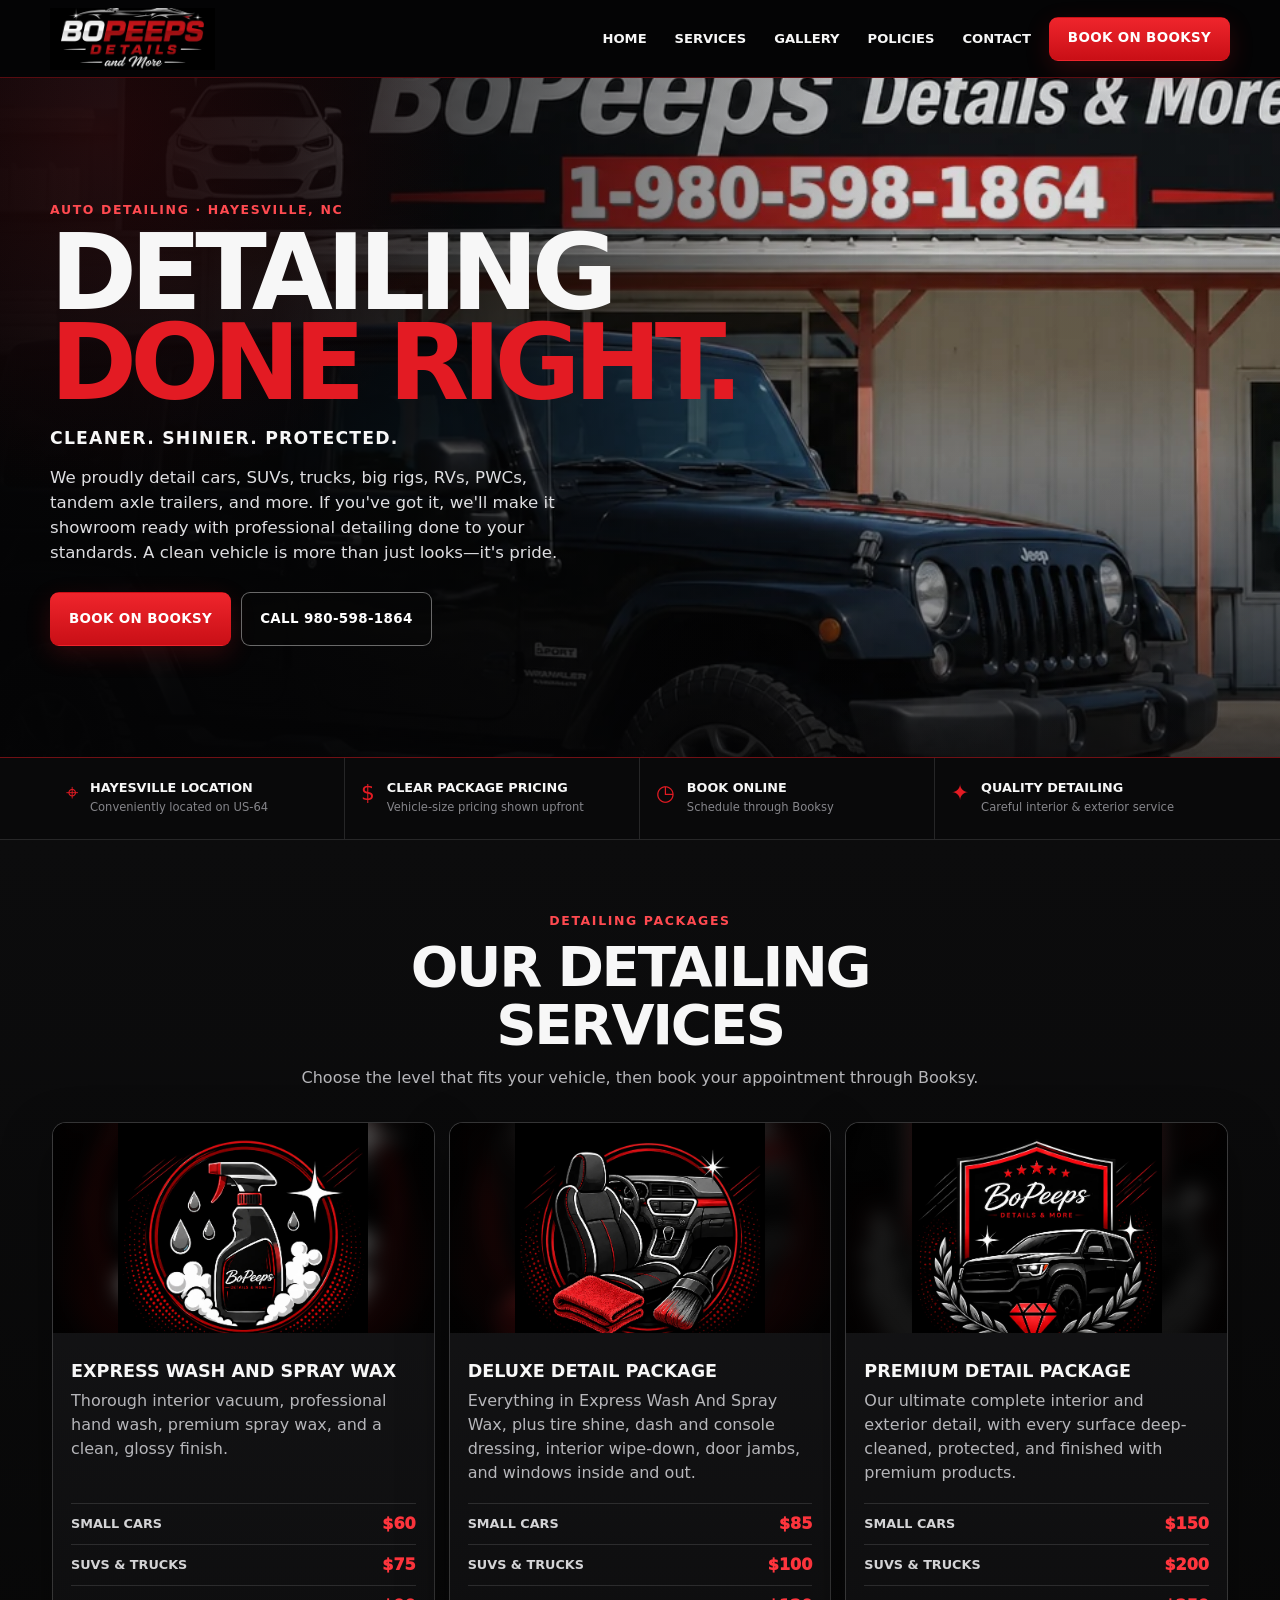
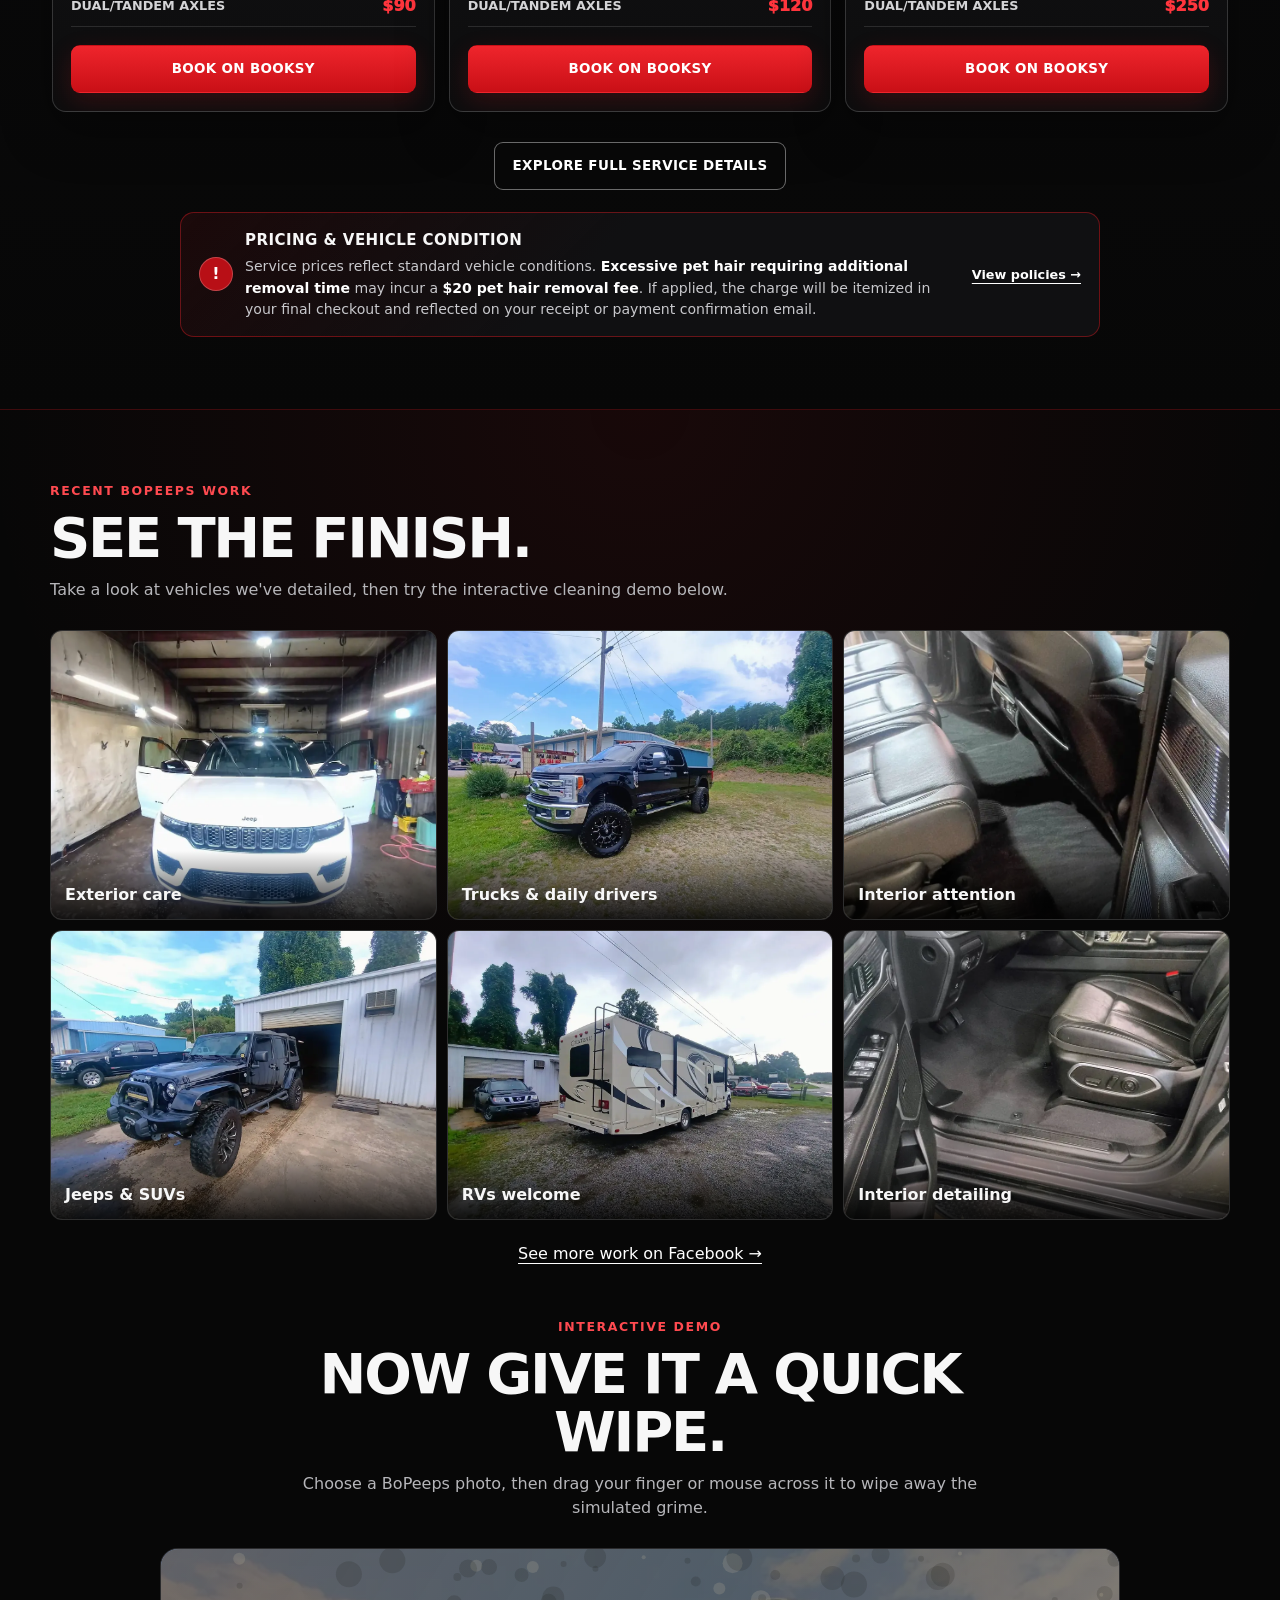
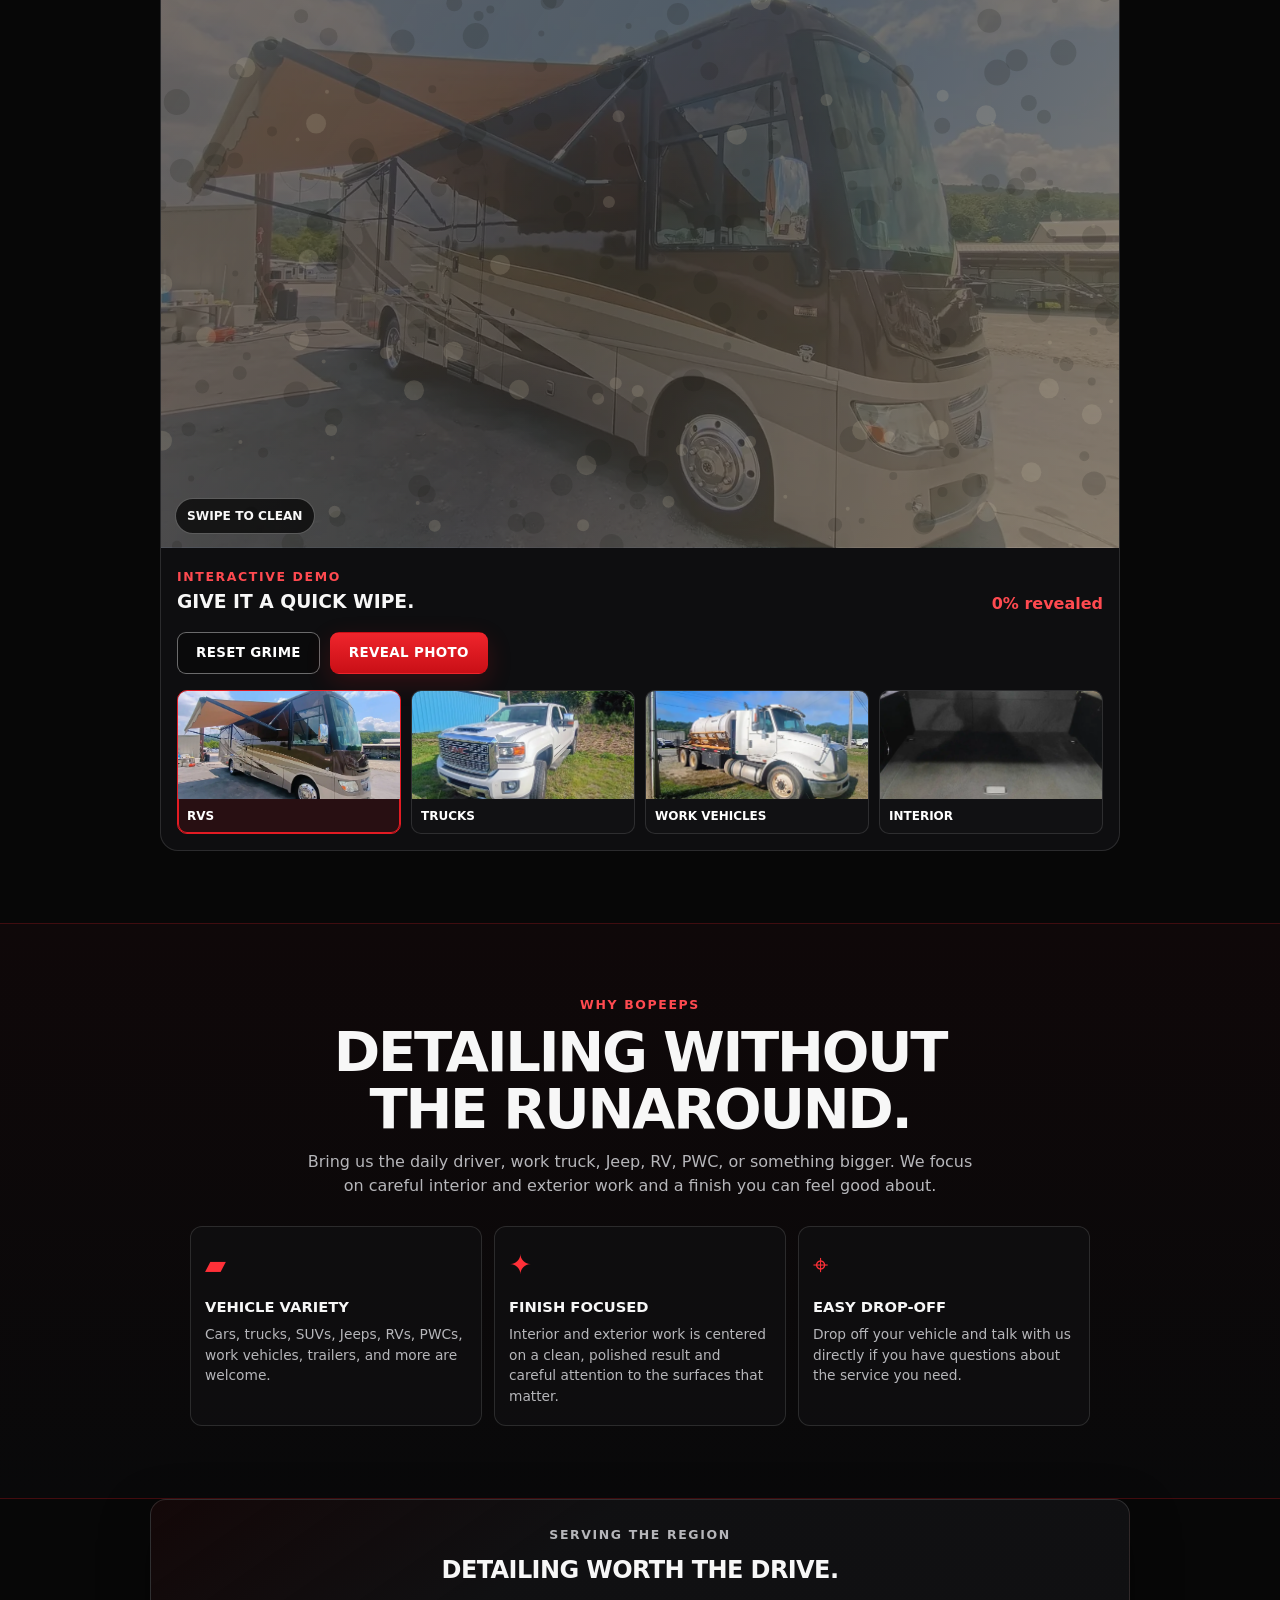
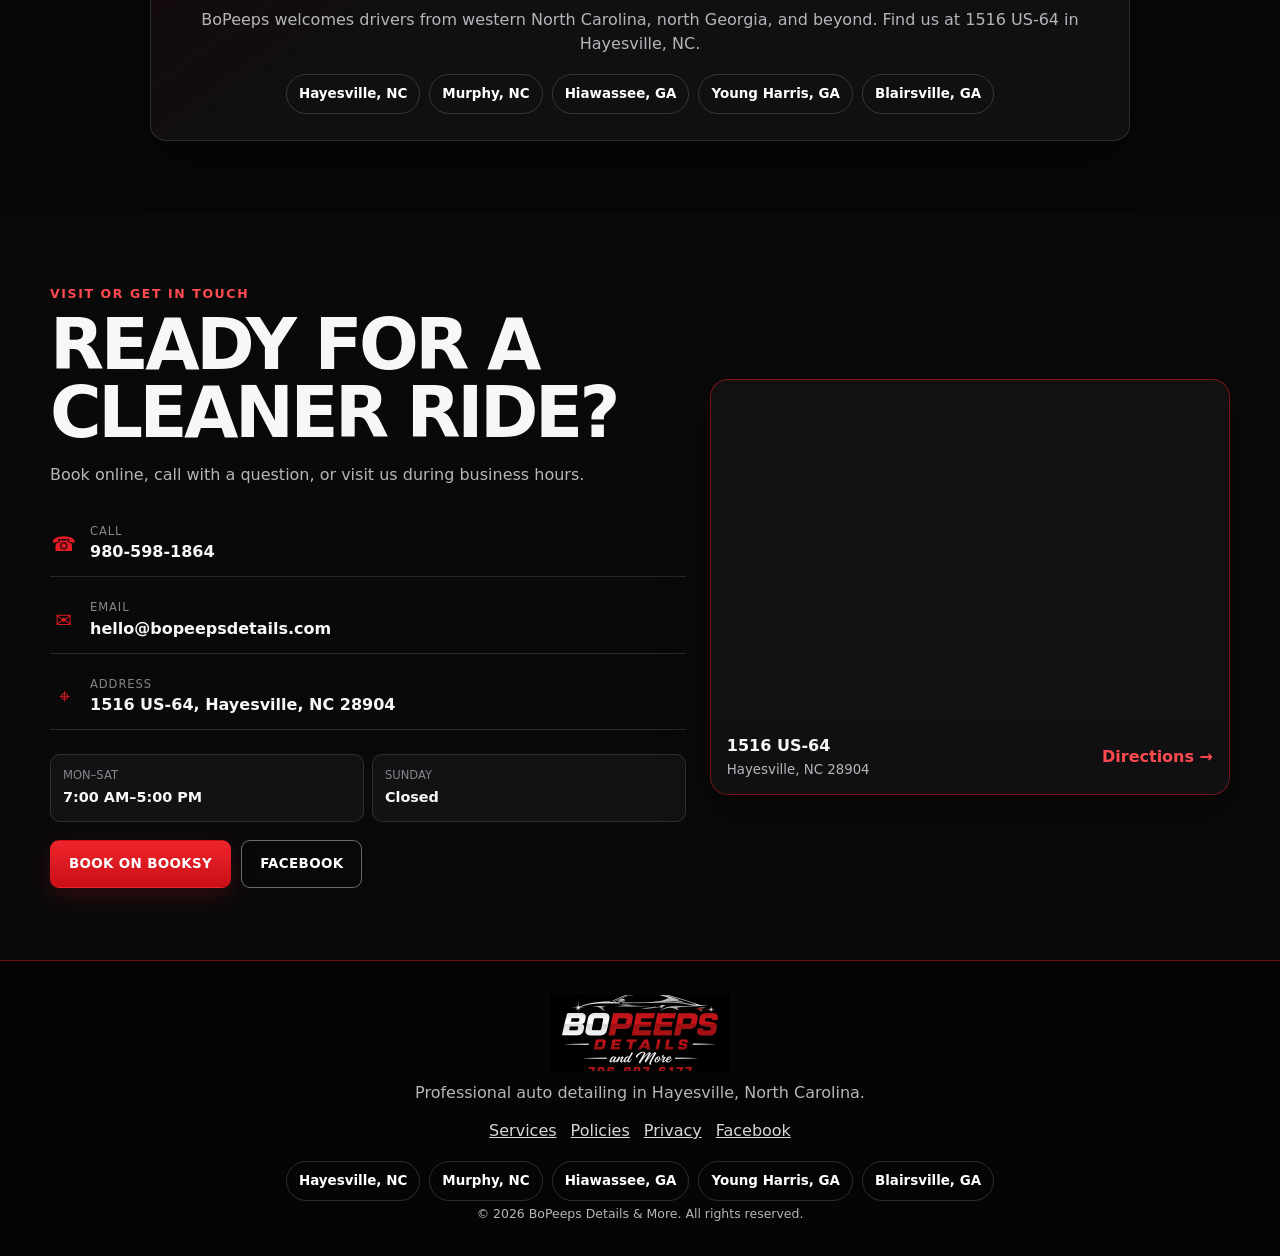
==== index.html @ 03a9358a "F2+F6+F7: Booksy package names on homepage cards; nav About->Policies; H1 real space (test branch, n" ====
<!doctype html>
<html lang="en">
<head>
  <meta charset="utf-8" />
  <meta name="viewport" content="width=device-width, initial-scale=1" />
  <title>BoPeeps Details & More | Auto Detailing in Hayesville, NC</title>
  <meta name="description" content="Auto detailing at BoPeeps Details & More in Hayesville, NC. View package pricing, detailing services, recent work, and book online through Booksy." />
  <link rel="canonical" href="https://bopeepsdetails.com/" />
  <meta name="theme-color" content="#080808" />
  <link rel="icon" type="image/png" sizes="48x48" href="favicon-48.png" />
  <link rel="apple-touch-icon" sizes="180x180" href="apple-touch-icon.png" />
  <meta property="og:type" content="website" />
  <meta property="og:site_name" content="BoPeeps Details & More" />
  <meta property="og:title" content="BoPeeps Details & More | Auto Detailing in Hayesville, NC" />
  <meta property="og:description" content="Explore BoPeeps detailing services and pricing, see recent work, and book online through Booksy." />
  <meta property="og:url" content="https://bopeepsdetails.com/" />
  <meta property="og:image" content="https://bopeepsdetails.com/assets-v3/hero-storefront-desktop.webp" />
  <meta name="twitter:card" content="summary_large_image" />
  <meta property="og:image:alt" content="BoPeeps Details &amp; More storefront in Hayesville, North Carolina" />
  <meta property="og:image:width" content="1684" />
  <meta property="og:image:height" content="934" />
  <meta name="twitter:title" content="BoPeeps Details &amp; More | Auto Detailing in Hayesville, NC" />
  <meta name="twitter:description" content="Explore BoPeeps detailing services and pricing, see recent work, and book online through Booksy." />
  <meta name="twitter:image" content="https://bopeepsdetails.com/assets-v3/hero-storefront-desktop.webp" />
  <meta name="twitter:image:alt" content="BoPeeps Details &amp; More storefront in Hayesville, North Carolina" />
  <link rel="preload" as="image" href="assets-v3/hero-storefront-desktop.webp" />
  <link rel="stylesheet" href="styles-v3.css?v=20260814c" />
  <link rel="stylesheet" href="seo-pages.css?v=20260813" />
  <style id="pet-hair-policy-styles">
    .pricing-notice { display:grid; gap:12px; margin:22px auto 0; padding:16px; max-width:920px; border:1px solid rgba(227,27,35,.42); border-radius:14px; background:linear-gradient(135deg,rgba(227,27,35,.09),rgba(17,17,19,.94) 44%); text-align:left; }
    .pricing-notice-mark { display:grid; place-items:center; width:34px; height:34px; border:1px solid rgba(255,255,255,.22); border-radius:50%; color:#fff; background:#b80f16; font-weight:900; }
    .pricing-notice h3 { margin:0 0 5px; font-size:.94rem; text-transform:uppercase; letter-spacing:.03em; }
    .pricing-notice p { margin:0; color:#c8c8cc; font-size:.88rem; }
    .pricing-notice strong { color:#fff; }
    .pricing-notice-link { align-self:center; color:#fff; font-size:.8rem; font-weight:850; text-decoration:underline; text-underline-offset:4px; white-space:nowrap; }
    .pricing-notice-link:hover { color:#ff4a50; }
    .home-service-area { padding-top:0; }
    .home-service-area .seo-card { max-width:980px; margin:0 auto; text-align:center; }
    @media (min-width:768px) { .pricing-notice { grid-template-columns:auto minmax(0,1fr) auto; align-items:center; padding:16px 18px; } }
  </style>
  <script type="application/ld+json">{"@context":"https://schema.org","@type":["AutomotiveBusiness","LocalBusiness"],"@id":"https://bopeepsdetails.com/#business","name":"BoPeeps Details & More","url":"https://bopeepsdetails.com/","description":"Professional auto detailing in Hayesville, NC.","telephone":"+1-980-598-1864","email":"hello@bopeepsdetails.com","address":{"@type":"PostalAddress","streetAddress":"1516 US-64","addressLocality":"Hayesville","addressRegion":"NC","postalCode":"28904","addressCountry":"US"},"openingHoursSpecification":[{"@type":"OpeningHoursSpecification","dayOfWeek":["Monday","Tuesday","Wednesday","Thursday","Friday","Saturday"],"opens":"07:00","closes":"17:00"}],"areaServed":[{"@type":"City","name":"Hayesville"},{"@type":"City","name":"Murphy"},{"@type":"City","name":"Hiawassee"},{"@type":"City","name":"Young Harris"},{"@type":"City","name":"Blairsville"}],"sameAs":["https://www.facebook.com/people/BoPeeps-Detail/61591634832181/"],"image":"https://bopeepsdetails.com/assets-v3/hero-storefront-desktop.webp","logo":"https://bopeepsdetails.com/assets/logo-modern.webp","priceRange":"$60+","potentialAction":{"@type":"ReserveAction","target":"https://booksy.com/en-us/1808686_bopeeps-detail-more_other_26564_hayesville"}}</script>
  <script defer src="script-v3.js?v=20260814a"></script>
</head>
<body>
  <a class="skip-link" href="#main">Skip to content</a>
  <header class="site-header" data-header>
    <div class="shell header-inner">
      <a class="brand" href="#top" aria-label="BoPeeps Details & More home"><img src="assets/logo-modern.webp" alt="BoPeeps Details & More" width="440" height="190" /></a>
      <button class="menu-toggle" type="button" aria-expanded="false" aria-controls="site-nav" data-menu-toggle><span></span><span></span><span></span><span class="sr-only">Open menu</span></button>
      <nav class="site-nav" id="site-nav" aria-label="Primary navigation" data-site-nav><a href="#top">Home</a><a href="#services">Services</a><a href="#work">Gallery</a><a href="policies.html">Policies</a><a href="#contact">Contact</a></nav>
      <a class="button button-primary header-book" data-booksy-open href="https://booksy.com/en-us/1808686_bopeeps-detail-more_other_26564_hayesville" target="_blank" rel="noopener">Book on Booksy</a>
    </div>
  </header>
  <main id="main">
    <section class="hero" id="top">
      <picture class="hero-media"><source media="(max-width: 767px)" srcset="assets-v3/hero-storefront-mobile.webp" /><img class="hero-image" src="assets-v3/hero-storefront-desktop.webp" width="1684" height="934" alt="BoPeeps storefront in Hayesville, North Carolina" /></picture>
      <div class="hero-shade" aria-hidden="true"></div>
      <div class="shell hero-content"><div class="hero-copy"><p class="eyebrow">Auto detailing · Hayesville, NC</p><h1>Detailing <br><span>Done Right.</span></h1><p class="hero-tagline">Cleaner. Shinier. Protected.</p><p class="hero-text hero-text-full">We proudly detail cars, SUVs, trucks, big rigs, RVs, PWCs, tandem axle trailers, and more. If you've got it, we'll make it showroom ready with professional detailing done to your standards. A clean vehicle is more than just looks—it's pride.</p><p class="hero-text hero-text-mobile" aria-hidden="true">Cars, trucks, SUVs, RVs, and work vehicles.</p><div class="hero-actions"><a class="button button-primary" data-booksy-open href="https://booksy.com/en-us/1808686_bopeeps-detail-more_other_26564_hayesville" target="_blank" rel="noopener">Book on Booksy</a><a class="button button-ghost" href="tel:+19805981864">Call 980-598-1864</a></div></div></div>
    </section>
    <section class="trust-strip" aria-label="BoPeeps at a glance"><div class="shell trust-grid"><article><span class="trust-icon" aria-hidden="true">⌖</span><div><strong>Hayesville Location</strong><small>Conveniently located on US-64</small></div></article><article><span class="trust-icon" aria-hidden="true">$</span><div><strong>Clear package pricing</strong><small>Vehicle-size pricing shown upfront</small></div></article><article><span class="trust-icon" aria-hidden="true">◷</span><div><strong>Book online</strong><small>Schedule through Booksy</small></div></article><article><span class="trust-icon" aria-hidden="true">✦</span><div><strong>Quality Detailing</strong><small>Careful interior &amp; exterior service</small></div></article></div></section>
    <section class="section services-section" id="services"><div class="shell"><div class="section-heading centered"><p class="eyebrow">Detailing packages</p><h2>Our detailing services</h2><p>Choose the level that fits your vehicle, then book your appointment through Booksy.</p></div><div class="service-scroller" aria-label="Detailing services">
      <article class="service-card"><div class="service-art service-art-wash"><img src="assets-v3/service-wash.webp" width="1254" height="1254" loading="lazy" alt="BoPeeps spray bottle and foam detailing artwork" /></div><div class="service-body"><h3>Express Wash And Spray Wax</h3><p>Thorough interior vacuum, professional hand wash, premium spray wax, and a clean, glossy finish.</p><dl class="service-prices"><div><dt>Small cars</dt><dd>$60</dd></div><div><dt>SUVs &amp; trucks</dt><dd>$75</dd></div><div><dt>Dual/tandem axles</dt><dd>$90</dd></div></dl><a class="button button-primary button-full" data-booksy-open href="https://booksy.com/en-us/1808686_bopeeps-detail-more_other_26564_hayesville" target="_blank" rel="noopener">Book on Booksy</a></div></article>
      <article class="service-card"><div class="service-art service-art-interior"><img src="assets-v3/service-interior.webp" width="1254" height="1254" loading="lazy" alt="Vehicle interior with a detailing brush and microfiber towels artwork" /></div><div class="service-body"><h3>Deluxe Detail Package</h3><p>Everything in Express Wash And Spray Wax, plus tire shine, dash and console dressing, interior wipe-down, door jambs, and windows inside and out.</p><dl class="service-prices"><div><dt>Small cars</dt><dd>$85</dd></div><div><dt>SUVs &amp; trucks</dt><dd>$100</dd></div><div><dt>Dual/tandem axles</dt><dd>$120</dd></div></dl><a class="button button-primary button-full" data-booksy-open href="https://booksy.com/en-us/1808686_bopeeps-detail-more_other_26564_hayesville" target="_blank" rel="noopener">Book on Booksy</a></div></article>
      <article class="service-card"><div class="service-art service-art-premium"><img src="assets-v3/service-premium.webp" width="1254" height="1254" loading="lazy" alt="BoPeeps branded truck and shield artwork" /></div><div class="service-body"><h3>Premium Detail Package</h3><p>Our ultimate complete interior and exterior detail, with every surface deep-cleaned, protected, and finished with premium products.</p><dl class="service-prices"><div><dt>Small cars</dt><dd>$150</dd></div><div><dt>SUVs &amp; trucks</dt><dd>$200</dd></div><div><dt>Dual/tandem axles</dt><dd>$250</dd></div></dl><a class="button button-primary button-full" data-booksy-open href="https://booksy.com/en-us/1808686_bopeeps-detail-more_other_26564_hayesville" target="_blank" rel="noopener">Book on Booksy</a></div></article>
    </div><div class="centered service-footer"><a class="button button-outline" href="services.html">Explore full service details</a></div><aside class="pricing-notice" aria-labelledby="pricing-notice-title"><span class="pricing-notice-mark" aria-hidden="true">!</span><div><h3 id="pricing-notice-title">Pricing & Vehicle Condition</h3><p>Service prices reflect standard vehicle conditions. <strong>Excessive pet hair requiring additional removal time</strong> may incur a <strong>$20 pet hair removal fee</strong>. If applied, the charge will be itemized in your final checkout and reflected on your receipt or payment confirmation email.</p></div><a class="pricing-notice-link" href="policies.html">View policies →</a></aside></div></section>
    <section class="section work-section" id="work"><div class="shell"><div class="section-heading"><p class="eyebrow">Recent BoPeeps Work</p><h2>See the finish.</h2><p>Take a look at vehicles we've detailed, then try the interactive cleaning demo below.</p></div><div class="gallery-grid" aria-label="BoPeeps detailing gallery"><figure><img src="assets-v3/gallery-exterior-care-optimized.webp" width="1200" height="1600" loading="lazy" alt="White Jeep receiving exterior care at the BoPeeps shop" /><figcaption>Exterior care</figcaption></figure><figure><img src="assets-v3/gallery-photo-8-optimized.webp" width="1600" height="1200" loading="lazy" alt="Black lifted pickup truck detailed by BoPeeps" /><figcaption>Trucks & daily drivers</figcaption></figure><figure><img src="assets-v3/gallery-photo-14-optimized.webp" width="1200" height="1600" loading="lazy" alt="Dark vehicle seating photographed for interior detailing" /><figcaption>Interior attention</figcaption></figure><figure><img src="assets-v3/gallery-photo-21-optimized.webp" width="1600" height="1200" loading="lazy" alt="Black Jeep outside the BoPeeps shop" /><figcaption>Jeeps & SUVs</figcaption></figure><figure><img src="assets-v3/gallery-photo-25-optimized.webp" width="1600" height="1200" loading="lazy" alt="Large RV serviced by BoPeeps" /><figcaption>RVs welcome</figcaption></figure><figure><img src="assets-v3/gallery-real-local-work-optimized.webp" width="1200" height="1600" loading="lazy" alt="Detailed black vehicle interior photographed at the BoPeeps shop" /><figcaption>Interior detailing</figcaption></figure></div><div class="centered gallery-footer"><a class="text-link" href="https://www.facebook.com/people/BoPeeps-Detail/61591634832181/" target="_blank" rel="noopener">See more work on Facebook →</a></div><div class="section-heading centered"><p class="eyebrow">Interactive demo</p><h2>Now give it a quick wipe.</h2><p>Choose a BoPeeps photo, then drag your finger or mouse across it to wipe away the simulated grime.</p></div><div class="work-grid"><article class="reveal-card"><div class="reveal-stage" data-scrub-stage><img src="assets-v3/scrub-photo-6-optimized.webp" width="1600" height="1200" loading="lazy" alt="RV detailing example photographed by BoPeeps" data-scrub-image /><canvas aria-label="Interactive simulated grime layer. Drag to reveal the selected BoPeeps photo." data-scrub-canvas></canvas><div class="shine" aria-hidden="true"></div><div class="reveal-tip" data-scrub-tip>Swipe to clean</div></div><div class="reveal-copy"><div><span class="eyebrow">Interactive demo</span><h3>Give it a quick wipe.</h3></div><p class="reveal-status" data-scrub-status aria-live="polite">0% revealed</p></div><div class="scrub-controls" aria-label="Interactive photo controls"><button class="button button-outline" type="button" data-scrub-reset>Reset grime</button><button class="button button-primary" type="button" data-scrub-reveal>Reveal photo</button></div><div class="scrub-choices" aria-label="Choose a BoPeeps photo to clean"><button class="scrub-choice" type="button" aria-pressed="true" data-scrub-choice="rvs" data-scrub-src="assets-v3/scrub-photo-6-optimized.webp" data-scrub-alt="RV detailing example photographed by BoPeeps"><img src="assets-v3/scrub-photo-6-optimized.webp" width="1600" height="1200" loading="lazy" alt="" /><span>RVs</span></button><button class="scrub-choice" type="button" aria-pressed="false" data-scrub-choice="trucks" data-scrub-src="assets-v3/scrub-photo-10-optimized.webp" data-scrub-alt="Truck detailing example photographed by BoPeeps"><img src="assets-v3/scrub-photo-10-optimized.webp" width="1200" height="1600" loading="lazy" alt="" /><span>Trucks</span></button><button class="scrub-choice" type="button" aria-pressed="false" data-scrub-choice="work-vehicles" data-scrub-src="assets-v3/scrub-work-vehicles-optimized.webp" data-scrub-alt="Work vehicle detailing example photographed by BoPeeps"><img src="assets-v3/scrub-work-vehicles-optimized.webp" width="1200" height="1600" loading="lazy" alt="" /><span>Work Vehicles</span></button><button class="scrub-choice" type="button" aria-pressed="false" data-scrub-choice="interior" data-scrub-src="assets-v3/scrub-photo-15-optimized.webp" data-scrub-alt="Vehicle interior detailing example photographed by BoPeeps"><img src="assets-v3/scrub-photo-15-optimized.webp" width="1200" height="1600" loading="lazy" alt="" /><span>Interior</span></button></div></article></div></div></section>
    <section class="section about-section" id="about"><div class="shell"><div class="section-heading centered"><p class="eyebrow">Why BoPeeps</p><h2>Detailing without the runaround.</h2><p>Bring us the daily driver, work truck, Jeep, RV, PWC, or something bigger. We focus on careful interior and exterior work and a finish you can feel good about.</p></div><div class="benefit-grid"><article><span aria-hidden="true">▰</span><h3>Vehicle variety</h3><p>Cars, trucks, SUVs, Jeeps, RVs, PWCs, work vehicles, trailers, and more are welcome.</p></article><article><span aria-hidden="true">✦</span><h3>Finish focused</h3><p>Interior and exterior work is centered on a clean, polished result and careful attention to the surfaces that matter.</p></article><article><span aria-hidden="true">⌖</span><h3>Easy drop-off</h3><p>Drop off your vehicle and talk with us directly if you have questions about the service you need.</p></article></div></div></section>
    <section class="section home-service-area" aria-labelledby="service-area-title"><div class="shell"><article class="seo-card"><p class="eyebrow">Serving the region</p><h2 id="service-area-title">Detailing worth the drive.</h2><p>BoPeeps welcomes drivers from western North Carolina, north Georgia, and beyond. Find us at 1516 US-64 in Hayesville, NC.</p><div class="seo-area-links"><a href="auto-detailing-hayesville-nc.html">Hayesville, NC</a><a href="auto-detailing-murphy-nc.html">Murphy, NC</a><a href="auto-detailing-hiawassee-ga.html">Hiawassee, GA</a><a href="auto-detailing-young-harris-ga.html">Young Harris, GA</a><a href="auto-detailing-blairsville-ga.html">Blairsville, GA</a></div></article></div></section>
    <section class="section contact-section" id="contact"><div class="shell contact-layout"><div class="contact-copy"><p class="eyebrow">Visit or get in touch</p><h2>Ready for a cleaner ride?</h2><p class="contact-intro">Book online, call with a question, or visit us during business hours.</p><div class="contact-list"><a href="tel:+19805981864"><span aria-hidden="true">☎</span><div><small>Call</small><strong>980-598-1864</strong></div></a><a href="mailto:hello@bopeepsdetails.com"><span aria-hidden="true">✉</span><div><small>Email</small><strong>hello@bopeepsdetails.com</strong></div></a><a href="https://www.google.com/maps/search/?api=1&query=1516%20US-64%2C%20Hayesville%2C%20NC%2028904" target="_blank" rel="noopener"><span aria-hidden="true">⌖</span><div><small>Address</small><strong>1516 US-64, Hayesville, NC 28904</strong></div></a></div><div class="hours-card"><div><span>Mon–Sat</span><strong>7:00 AM–5:00 PM</strong></div><div><span>Sunday</span><strong>Closed</strong></div></div><div class="contact-actions"><a class="button button-primary" data-booksy-open href="https://booksy.com/en-us/1808686_bopeeps-detail-more_other_26564_hayesville" target="_blank" rel="noopener">Book on Booksy</a><a class="button button-outline" href="https://www.facebook.com/people/BoPeeps-Detail/61591634832181/" target="_blank" rel="noopener">Facebook</a></div></div><div class="map-card"><iframe title="Map showing BoPeeps Details & More at 1516 US-64 in Hayesville, North Carolina" src="https://www.google.com/maps?q=1516+US-64,+Hayesville,+NC+28904&z=15&output=embed" loading="lazy" referrerpolicy="no-referrer-when-downgrade" allowfullscreen></iframe><a class="map-caption" href="https://www.google.com/maps/dir/?api=1&amp;destination=1516%20US-64%2C%20Hayesville%2C%20NC%2028904" target="_blank" rel="noopener"><span><strong>1516 US-64</strong><small>Hayesville, NC 28904</small></span><b>Directions →</b></a></div></div></section>
  </main>
  <footer class="site-footer"><div class="shell footer-inner"><img src="assets/logo-modern.webp" alt="BoPeeps Details & More" width="440" height="190" loading="lazy" /><p>Professional auto detailing in Hayesville, North Carolina.</p><nav class="seo-footer-nav" aria-label="Footer navigation"><a href="services.html">Services</a><a href="policies.html">Policies</a><a href="privacy.html">Privacy</a><a href="https://www.facebook.com/people/BoPeeps-Detail/61591634832181/" target="_blank" rel="noopener">Facebook</a></nav><div class="seo-area-links" aria-label="Service areas"><a href="auto-detailing-hayesville-nc.html">Hayesville, NC</a><a href="auto-detailing-murphy-nc.html">Murphy, NC</a><a href="auto-detailing-hiawassee-ga.html">Hiawassee, GA</a><a href="auto-detailing-young-harris-ga.html">Young Harris, GA</a><a href="auto-detailing-blairsville-ga.html">Blairsville, GA</a></div><p class="footer-small">© 2026 BoPeeps Details & More. All rights reserved.</p></div></footer>
  <nav class="mobile-actions" aria-label="Quick actions"><a href="tel:+19805981864"><span aria-hidden="true">☎</span>Call</a><a href="https://www.google.com/maps/dir/?api=1&amp;destination=1516%20US-64%2C%20Hayesville%2C%20NC%2028904" target="_blank" rel="noopener"><span aria-hidden="true">⌖</span>Directions</a><a class="mobile-book" data-booksy-open href="https://booksy.com/en-us/1808686_bopeeps-detail-more_other_26564_hayesville" target="_blank" rel="noopener"><span aria-hidden="true">▣</span>Book</a></nav>
  <div class="booksy-widget-host" data-booksy-widget-host data-booksy-widget-src="https://booksy.com/widget/code.js?id=1808686&amp;country=us&amp;lang=en"></div>
</body>
</html>
---- styles-v3.css ----
:root {
  --bg: #070707;
  --bg-soft: #0d0d0e;
  --panel: #121214;
  --panel-2: #171719;
  --text: #f7f7f7;
  --muted: #b6b6ba;
  --muted-2: #85858a;
  --red: #e31b23;
  --red-dark: #9d0e14;
  --line: rgba(255,255,255,.12);
  --line-red: rgba(227,27,35,.48);
  --shadow: 0 18px 50px rgba(0,0,0,.35);
  --radius: 18px;
  --shell: 1180px;
}

* { box-sizing: border-box; }
html { scroll-behavior: smooth; background: var(--bg); }
body {
  margin: 0;
  background: var(--bg);
  color: var(--text);
  font-family: Inter, ui-sans-serif, system-ui, -apple-system, BlinkMacSystemFont, "Segoe UI", sans-serif;
  line-height: 1.5;
  min-width: 0;
  overflow-x: hidden;
  padding-bottom: calc(68px + env(safe-area-inset-bottom));
}
img { display: block; max-width: 100%; }
a { color: inherit; }
button, input { font: inherit; }
button, a { -webkit-tap-highlight-color: transparent; }
:focus-visible { outline: 3px solid #fff; outline-offset: 3px; }
.shell { width: min(100% - 32px, var(--shell)); margin-inline: auto; }
.section { padding: 56px 0; }
.centered { text-align: center; }
.sr-only { position: absolute; width: 1px; height: 1px; padding: 0; margin: -1px; overflow: hidden; clip: rect(0,0,0,0); white-space: nowrap; border: 0; }
.skip-link { position: fixed; z-index: 999; left: 12px; top: 12px; background: #fff; color: #000; padding: 10px 14px; border-radius: 8px; transform: translateY(-150%); }
.skip-link:focus { transform: translateY(0); }
.eyebrow { margin: 0 0 8px; color: #ff4a50; font-size: .78rem; letter-spacing: .13em; font-weight: 800; text-transform: uppercase; }
.section-heading { max-width: 680px; margin-bottom: 28px; }
.section-heading.centered { margin-inline: auto; }
.section-heading h2 { margin: 0; font-size: clamp(2rem, 8vw, 3.5rem); line-height: 1.03; letter-spacing: -.04em; text-transform: uppercase; }
.section-heading p:last-child { color: var(--muted); margin: 12px 0 0; }
.button { display: inline-flex; align-items: center; justify-content: center; min-height: 48px; padding: 0 18px; border: 1px solid transparent; border-radius: 9px; font-weight: 850; text-decoration: none; text-transform: uppercase; letter-spacing: .025em; font-size: .84rem; transition: transform .18s ease, background .18s ease, border-color .18s ease; }
.button:active { transform: translateY(1px); }
.button-primary { background: linear-gradient(180deg, #ef252c, #c90f16); color: white; box-shadow: 0 8px 24px rgba(227,27,35,.18); }
.button-primary:hover { background: #f1262e; }
.button-ghost, .button-outline { border-color: rgba(255,255,255,.4); background: rgba(8,8,8,.55); color: white; }
.button-ghost:hover, .button-outline:hover { border-color: var(--red); background: rgba(227,27,35,.08); }
.button-full { width: 100%; }
.text-link { color: #fff; text-underline-offset: 4px; }
.site-header { position: sticky; top: 0; z-index: 60; height: 68px; border-bottom: 1px solid rgba(227,27,35,.38); background: rgba(5,5,6,.92); backdrop-filter: blur(16px); }
.header-inner { height: 100%; display: flex; align-items: center; justify-content: space-between; gap: 18px; }
.brand { display: block; width: 148px; height: 54px; overflow: hidden; }
.brand img { width: 100%; height: 100%; object-fit: cover; object-position: center; }
.site-nav { position: fixed; inset: 68px 0 auto 0; display: none; background: rgba(8,8,9,.98); border-bottom: 1px solid var(--line-red); padding: 12px 16px 22px; box-shadow: var(--shadow); }
.site-nav.is-open { display: grid; }
.site-nav a { padding: 15px 8px; border-bottom: 1px solid var(--line); text-decoration: none; font-weight: 750; }
.site-nav a:hover { color: #ff4a50; }
.header-book { display: none; }
.menu-toggle { width: 48px; height: 48px; border: 0; background: transparent; display: grid; place-content: center; gap: 5px; cursor: pointer; }
.menu-toggle span:not(.sr-only) { width: 24px; height: 2px; background: white; transition: transform .2s ease, opacity .2s ease; }
.menu-toggle[aria-expanded="true"] span:nth-child(1) { transform: translateY(7px) rotate(45deg); }
.menu-toggle[aria-expanded="true"] span:nth-child(2) { opacity: 0; }
.menu-toggle[aria-expanded="true"] span:nth-child(3) { transform: translateY(-7px) rotate(-45deg); }
.hero { position: relative; display: grid; grid-template-rows: clamp(330px, 55vh, 470px) auto; isolation: isolate; overflow: hidden; border-bottom: 1px solid var(--line-red); background: #070707; }
.hero-media { position: relative; z-index: 0; grid-row: 1; min-height: 0; overflow: hidden; }
.hero-image { width: 100%; height: 100%; max-width: none; object-fit: cover; object-position: 50% 54%; }
.hero-media::after { content: ""; position: absolute; inset: 0; background: linear-gradient(180deg, rgba(4,4,5,.08) 0%, rgba(4,4,5,.08) 68%, #070707 100%); pointer-events: none; }
.hero-shade { position: absolute; z-index: 1; inset: 0 0 auto; height: clamp(330px, 55vh, 470px); pointer-events: none; background: linear-gradient(90deg, rgba(4,4,5,.22), transparent 25% 75%, rgba(4,4,5,.22)); }
.hero::after { content: ""; position: absolute; z-index: 0; inset: clamp(330px, 55vh, 470px) 0 0; background: radial-gradient(circle at 50% 0%, rgba(227,27,35,.12), transparent 38%), linear-gradient(135deg, rgba(227,27,35,.08), transparent 28%), #070707; pointer-events: none; }
.hero-content { position: relative; z-index: 2; grid-row: 2; padding-top: 30px; padding-bottom: 40px; text-align: center; }
.hero-copy { max-width: 620px; margin-inline: auto; text-align: center; }
.hero h1 { margin: 0; font-size: clamp(3.35rem, 16vw, 5.9rem); line-height: .86; letter-spacing: -.065em; text-transform: uppercase; }
.hero h1 span { display: inline-block; color: var(--red); white-space: nowrap; }
.hero-tagline { margin: 18px 0 0; font-size: clamp(.88rem, 4vw, 1.08rem); font-weight: 900; letter-spacing: .07em; text-transform: uppercase; }
.hero-text { max-width: 520px; color: #dedee1; font-size: 1.04rem; }
.hero-text-full { position: absolute; width: 1px; height: 1px; padding: 0; margin: -1px; overflow: hidden; clip: rect(0,0,0,0); white-space: nowrap; border: 0; }
.hero-text-mobile { margin: 18px auto 0; }
.hero-actions { display: grid; gap: 10px; width: min(100%, 420px); margin: 24px auto 0; }
.hero-actions .button { min-height: 56px; }
.trust-strip { border-bottom: 1px solid var(--line); background: #09090a; }
.trust-grid { display: grid; grid-template-columns: 1fr 1fr; }
.trust-grid article { display: flex; gap: 12px; min-width: 0; padding: 18px 10px; border-bottom: 1px solid var(--line); }
.trust-grid article:nth-child(odd) { border-right: 1px solid var(--line); }
.trust-icon { color: var(--red); font-size: 1.35rem; line-height: 1.2; }
.trust-grid strong, .trust-grid small { display: block; }
.trust-grid strong { font-size: .8rem; text-transform: uppercase; line-height: 1.2; }
.trust-grid small { color: var(--muted-2); font-size: .72rem; margin-top: 4px; }
.services-section { background: linear-gradient(180deg, #0c0c0d, #070707); }
.service-scroller { display: grid; grid-auto-flow: column; grid-auto-columns: min(86vw, 345px); gap: 14px; overflow-x: auto; overscroll-behavior-inline: contain; scroll-snap-type: inline mandatory; padding: 4px 2px 14px; scrollbar-width: thin; scrollbar-color: var(--red) #111; }
.service-card { scroll-snap-align: start; overflow: hidden; background: linear-gradient(180deg, #151517, #0d0d0e); border: 1px solid rgba(255,255,255,.16); border-radius: 14px; box-shadow: var(--shadow); }
.service-art { position: relative; display: grid; place-items: center; height: 210px; overflow: hidden; isolation: isolate; background: #050505; }
.service-art::before { content: ""; position: absolute; z-index: 0; inset: -18px; background: var(--service-art) center / cover no-repeat; filter: blur(10px) brightness(.38) saturate(.82); }
.service-art::after { content: ""; position: absolute; z-index: 1; inset: 0; background: linear-gradient(90deg, rgba(5,5,5,.18), rgba(5,5,5,.04) 34% 66%, rgba(5,5,5,.18)); }
.service-art img { position: relative; z-index: 2; width: min(250px, 100%); height: 250px; max-width: none; object-fit: contain; }
.service-art-wash { --service-art: url("assets-v3/service-wash.webp"); }
.service-art-interior { --service-art: url("assets-v3/service-interior.webp"); }
.service-art-premium { --service-art: url("assets-v3/service-premium.webp"); }
.service-body { padding: 18px; }
.service-topline { display: flex; align-items: center; justify-content: space-between; gap: 10px; }
.price { color: #ff353d; font-weight: 900; text-transform: uppercase; }
.duration { color: #d4d4d6; font-size: .82rem; }
.service-card h3 { margin: 10px 0 8px; font-size: 1.1rem; text-transform: uppercase; line-height: 1.15; }
.service-card p { min-height: 4.4em; margin: 0 0 18px; color: var(--muted); }
.service-prices { margin: 0 0 18px; border-top: 1px solid rgba(255,255,255,.12); }
.service-prices div { display: flex; align-items: center; justify-content: space-between; gap: 14px; padding: 8px 0; border-bottom: 1px solid rgba(255,255,255,.12); }
.service-prices dt { color: #d4d4d6; font-size: .8rem; font-weight: 750; text-transform: uppercase; }
.service-prices dd { margin: 0; color: #ff353d; font-weight: 950; font-size: 1rem; }
.service-footer { margin-top: 16px; }
.work-section { border-top: 1px solid rgba(227,27,35,.25); background: radial-gradient(circle at 50% 0%, rgba(227,27,35,.08), transparent 30%), #070707; }
.work-grid { display: grid; gap: 18px; max-width: 960px; margin-inline: auto; }
.reveal-card, .before-after-card { background: #0e0e10; border: 1px solid var(--line); border-radius: var(--radius); overflow: hidden; }
.reveal-stage { position: relative; aspect-ratio: 16/10; overflow: hidden; background: #0b0b0b; touch-action: none; cursor: crosshair; }
.reveal-stage img { width: 100%; height: 100%; object-fit: cover; }
.reveal-stage canvas { position: absolute; inset: 0; width: 100%; height: 100%; }
.reveal-tip { position: absolute; left: 14px; bottom: 14px; padding: 8px 11px; border: 1px solid rgba(255,255,255,.3); border-radius: 999px; background: rgba(5,5,5,.75); font-size: .76rem; font-weight: 800; text-transform: uppercase; pointer-events: none; transition: opacity .2s ease; }
.reveal-stage.is-started .reveal-tip { opacity: 0; }
.shine { position: absolute; inset: 0; pointer-events: none; opacity: 0; background: linear-gradient(110deg, transparent 25%, rgba(255,255,255,.34) 46%, transparent 62%); transform: translateX(-130%); }
.reveal-stage.is-complete .shine { animation: shine 1s ease-out 1; }
.reveal-copy { padding: 16px; display: flex; align-items: end; justify-content: space-between; gap: 10px; }
.reveal-copy h3 { margin: 0; text-transform: uppercase; }
.reveal-status { margin: 0; color: #ff4a50; font-weight: 850; white-space: nowrap; }
.scrub-controls { display: flex; flex-wrap: wrap; align-items: center; gap: 10px; padding: 0 16px 16px; }
.scrub-controls .button { min-height: 42px; cursor: pointer; }
.scrub-choices { display: grid; grid-template-columns: repeat(2, minmax(0, 1fr)); gap: 10px; padding: 0 16px 16px; }
.scrub-choice { min-width: 0; padding: 0; overflow: hidden; color: #fff; background: #111113; border: 1px solid var(--line); border-radius: 10px; cursor: pointer; text-align: left; transition: border-color .18s ease, background .18s ease, transform .18s ease; }
.scrub-choice:hover { border-color: rgba(255,255,255,.42); }
.scrub-choice[aria-pressed="true"] { border-color: var(--red); background: rgba(227,27,35,.12); box-shadow: inset 0 0 0 1px var(--red); }
.scrub-choice img { width: 100%; height: 108px; object-fit: cover; }
.scrub-choice span { display: block; padding: 8px 9px; overflow: hidden; text-overflow: ellipsis; white-space: nowrap; font-size: .75rem; font-weight: 800; text-transform: uppercase; }
@keyframes shine { 0% { opacity: 0; transform: translateX(-130%); } 20% { opacity: 1; } 100% { opacity: 0; transform: translateX(130%); } }
.before-after { position: relative; aspect-ratio: 4/5; overflow: hidden; background: #111; }
.before-after img { width: 100%; height: 100%; object-fit: cover; }
.after-layer { position: absolute; inset: 0; width: 52%; overflow: hidden; border-right: 2px solid #fff; }
.after-layer img { position: absolute; inset: 0; width: 100%; height: 100%; max-width: none; object-fit: cover; object-position: left center; }
.ba-label { position: absolute; top: 12px; padding: 6px 9px; border-radius: 6px; background: rgba(5,5,5,.76); border: 1px solid rgba(255,255,255,.24); font-size: .72rem; text-transform: uppercase; font-weight: 850; }
.ba-before { right: 12px; }
.ba-after { left: 12px; }
.comparison-control { display: grid; gap: 8px; padding: 14px 16px 18px; color: var(--muted); font-size: .78rem; text-transform: uppercase; font-weight: 800; }
.comparison-control input { width: 100%; accent-color: var(--red); }
.gallery-grid { display: grid; grid-template-columns: repeat(2, minmax(0, 1fr)); gap: 10px; margin-top: 18px; }
.gallery-grid figure { position: relative; min-width: 0; margin: 0; aspect-ratio: 4/3; border: 1px solid var(--line); border-radius: 12px; overflow: hidden; background: #111; }
.gallery-grid img { width: 100%; height: 100%; object-fit: cover; }
.gallery-grid figcaption { position: absolute; inset: auto 0 0; padding: 32px 14px 12px; background: linear-gradient(transparent, rgba(0,0,0,.85)); font-weight: 800; overflow-wrap: anywhere; }
.gallery-footer { margin-top: 22px; }
.gallery-footer + .section-heading { margin-top: 52px; }
.about-section { border-block: 1px solid rgba(227,27,35,.25); background: linear-gradient(180deg, #0f0809, #09090a); }
.benefit-grid { display: grid; grid-template-columns: 1fr; gap: 12px; max-width: 900px; margin-inline: auto; }
.benefit-grid article { padding: 18px 14px; background: rgba(16,16,18,.7); border: 1px solid var(--line); border-radius: 12px; }
.benefit-grid article > span { color: #ff3038; font-size: 1.7rem; }
.benefit-grid h3 { margin: 10px 0 6px; text-transform: uppercase; font-size: .92rem; }
.benefit-grid p { margin: 0; color: var(--muted); font-size: .86rem; }
.contact-section { background: #09090a; }
.contact-layout { display: grid; gap: 24px; }
.contact-copy h2 { margin: 0; font-size: clamp(2.2rem, 9vw, 4.4rem); letter-spacing: -.05em; line-height: .96; text-transform: uppercase; }
.contact-intro { color: var(--muted); max-width: 580px; }
.contact-list { display: grid; gap: 10px; margin: 24px 0; }
.contact-list a { display: flex; align-items: center; gap: 12px; padding: 12px 0; color: inherit; text-decoration: none; border-bottom: 1px solid var(--line); }
.contact-list a > span { color: var(--red); font-size: 1.25rem; width: 28px; text-align: center; }
.contact-list small, .contact-list strong { display: block; }
.contact-list small { color: var(--muted-2); font-size: .72rem; text-transform: uppercase; letter-spacing: .08em; }
.contact-list strong { overflow-wrap: anywhere; }
.hours-card { display: grid; grid-template-columns: 1fr 1fr; gap: 8px; margin: 18px 0; }
.hours-card div { padding: 12px; background: #121214; border: 1px solid var(--line); border-radius: 10px; }
.hours-card span, .hours-card strong { display: block; }
.hours-card span { color: var(--muted-2); font-size: .72rem; text-transform: uppercase; }
.hours-card strong { margin-top: 3px; font-size: .9rem; }
.contact-actions { display: flex; flex-wrap: wrap; gap: 10px; }
.map-card { overflow: hidden; background: #111; border: 1px solid rgba(227,27,35,.5); border-radius: var(--radius); box-shadow: var(--shadow); }
.map-card iframe { display: block; width: 100%; height: 260px; border: 0; filter: grayscale(.12) contrast(1.05); }
.map-caption { display: flex; align-items: center; justify-content: space-between; gap: 12px; padding: 14px 16px; color: inherit; text-decoration: none; background: #101012; }
.map-caption strong, .map-caption small { display: block; }
.map-caption small { color: var(--muted); margin-top: 2px; }
.map-caption b { color: #ff4a50; white-space: nowrap; }
.site-footer { padding: 34px 0 28px; border-top: 1px solid var(--line-red); background: #050506; text-align: center; }
.footer-inner img { width: 180px; height: 76px; object-fit: cover; margin: 0 auto 10px; }
.footer-inner p { margin: 4px 0; color: var(--muted); }
.footer-small { font-size: .78rem; }
.mobile-actions { position: fixed; z-index: 70; left: 0; right: 0; bottom: 0; display: grid; grid-template-columns: 1fr 1fr 1.2fr; min-height: 64px; padding-bottom: env(safe-area-inset-bottom); border-top: 1px solid rgba(255,255,255,.16); background: rgba(7,7,8,.96); backdrop-filter: blur(14px); box-shadow: 0 -10px 30px rgba(0,0,0,.35); }
.mobile-actions a { min-height: 64px; display: flex; align-items: center; justify-content: center; gap: 6px; color: white; text-decoration: none; font-size: .78rem; font-weight: 850; text-transform: uppercase; }
.mobile-actions a + a { border-left: 1px solid var(--line); }
.mobile-actions .mobile-book { background: linear-gradient(180deg, #ed222a, #bd0e14); }
.booksy-widget-host { position: absolute; left: -10000px; top: 0; width: 1px; height: 1px; pointer-events: none; }
@media (min-width: 700px) {
  body { padding-bottom: 0; }
  .shell { width: min(100% - 48px, var(--shell)); }
  .section { padding: 72px 0; }
  .trust-grid { grid-template-columns: repeat(4,1fr); }
  .trust-grid article { border-bottom: 0; border-right: 1px solid var(--line); padding: 22px 16px; }
  .trust-grid article:last-child { border-right: 0; }
  .scrub-choices { grid-template-columns: repeat(4, minmax(0, 1fr)); }
  .before-after-card { display: grid; grid-template-rows: 1fr auto; }
  .gallery-grid { grid-template-columns: repeat(3,1fr); }
  .benefit-grid { grid-template-columns: repeat(3, minmax(0, 1fr)); }
  .contact-layout { grid-template-columns: 1.1fr .9fr; align-items: center; }
  .map-card iframe { height: 340px; }
  .mobile-actions { display: none; }
}
@media (min-width: 768px) {
  .hero { min-height: 680px; grid-template-rows: 1fr; align-items: center; }
  .hero-media { position: absolute; inset: 0; z-index: 0; grid-row: auto; }
  .hero-image { object-position: center; }
  .hero-media::after { display: none; }
  .hero-shade { inset: 0; height: auto; background: linear-gradient(90deg, rgba(4,4,5,.98) 0%, rgba(4,4,5,.9) 22%, rgba(4,4,5,.62) 40%, rgba(4,4,5,.08) 72%), linear-gradient(180deg, rgba(4,4,5,.05) 56%, rgba(4,4,5,.72) 100%); }
  .hero::after { inset: 0; z-index: 1; background: radial-gradient(circle at 8% 8%, rgba(227,27,35,.12), transparent 28%); }
  .hero-content { grid-row: 1; padding-block: 74px 62px; text-align: left; }
  .hero-copy { max-width: 640px; margin-inline: 0; text-align: left; }
  .hero h1 { font-size: clamp(5.1rem, 8.2vw, 7.5rem); }
  .hero-text-full { position: static; width: auto; height: auto; padding: 0; margin: 14px 0 0; overflow: visible; clip: auto; white-space: normal; border: 0; }
  .hero-text-mobile { display: none; }
  .hero-actions { display: flex; width: auto; max-width: none; margin: 26px 0 0; }
  .hero-actions .button { min-height: 54px; }
}
@media (min-width: 900px) {
  .site-header { height: 78px; }
  .brand { width: 165px; height: 62px; }
  .menu-toggle { display: none; }
  .site-nav { position: static; display: flex; align-items: center; gap: 28px; margin-left: auto; padding: 0; background: transparent; border: 0; box-shadow: none; }
  .site-nav a { position: relative; padding: 12px 0; border: 0; font-size: .82rem; text-transform: uppercase; }
  .site-nav a::after { content: ""; position: absolute; left: 0; right: 100%; bottom: 5px; height: 2px; background: var(--red); transition: right .2s ease; }
  .site-nav a:hover::after { right: 0; }
  .header-book { display: inline-flex; min-height: 44px; }
  .service-scroller { grid-auto-flow: initial; grid-auto-columns: initial; grid-template-columns: repeat(3,1fr); overflow: visible; }
  .service-card { display: grid; grid-template-rows: auto 1fr; }
  .service-body { display: flex; flex-direction: column; }
  .service-card p { flex: 1; }
}
@media (prefers-reduced-motion: reduce) {
  html { scroll-behavior: auto; }
  *, *::before, *::after { animation-duration: .01ms !important; animation-iteration-count: 1 !important; transition-duration: .01ms !important; }
  .shine { display: none; }
}
---- seo-pages.css ----
.seo-page-main {
  min-height: calc(100vh - 68px);
  background:
    radial-gradient(circle at 50% 0%, rgba(227,27,35,.12), transparent 34%),
    linear-gradient(180deg, #0d0d0e, #070707 42%);
}
.seo-hero {
  padding: 72px 0 44px;
  border-bottom: 1px solid rgba(227,27,35,.24);
  text-align: center;
}
.seo-hero h1 {
  max-width: 980px;
  margin: 0 auto;
  font-size: clamp(2.45rem, 9vw, 5.2rem);
  line-height: .96;
  letter-spacing: -.055em;
  text-transform: uppercase;
}
.seo-hero h1 span { color: var(--red); }
.seo-hero .lede {
  max-width: 760px;
  margin: 20px auto 0;
  color: var(--muted);
  font-size: 1.04rem;
}
.seo-shell-section { padding: 44px 0; }
.seo-grid { display: grid; gap: 16px; }
.seo-card {
  padding: 22px;
  border: 1px solid rgba(255,255,255,.13);
  border-radius: 16px;
  background: linear-gradient(145deg, rgba(227,27,35,.06), rgba(17,17,19,.95) 36%);
  box-shadow: var(--shadow);
}
.seo-card h2, .seo-card h3 { margin-top: 0; text-transform: uppercase; letter-spacing: -.025em; }
.seo-card p, .seo-card li { color: var(--muted); }
.seo-card strong { color: #fff; }
.seo-service-card { display: flex; flex-direction: column; gap: 12px; }
.seo-service-card .service-meta { display: flex; justify-content: space-between; gap: 14px; color: #fff; font-weight: 850; font-size: .88rem; }
.seo-service-card .button { margin-top: auto; }
.seo-service-card .service-prices { width: 100%; }
.seo-actions { display: flex; flex-wrap: wrap; justify-content: center; gap: 10px; margin-top: 28px; }
.seo-shop-banner {
  max-width: 980px;
  margin: 0 auto;
  padding: 18px 20px;
  border: 1px solid rgba(227,27,35,.35);
  border-radius: 14px;
  background: rgba(227,27,35,.07);
  color: #d4d4d6;
}
.seo-shop-banner strong { color: #fff; }
.seo-area-links { display: flex; flex-wrap: wrap; justify-content: center; gap: 9px; margin-top: 18px; }
.seo-area-links a { padding: 9px 12px; border: 1px solid rgba(255,255,255,.16); border-radius: 999px; color: #fff; text-decoration: none; font-size: .84rem; font-weight: 800; }
.seo-area-links a:hover, .seo-area-links a[aria-current="page"] { border-color: rgba(227,27,35,.7); background: rgba(227,27,35,.12); }
.seo-facts { display: grid; gap: 12px; }
.seo-fact { padding: 17px; border-radius: 12px; background: rgba(255,255,255,.035); border: 1px solid rgba(255,255,255,.09); }
.seo-fact strong { display: block; margin-bottom: 4px; color: #fff; }
.seo-fact span { color: var(--muted); font-size: .9rem; }
.seo-footer-nav { display: flex; flex-wrap: wrap; justify-content: center; gap: 9px 14px; margin-top: 14px; }
.seo-footer-nav a { color: #d7d7da; }
.seo-note { margin-top: 16px; padding: 14px 16px; border-left: 3px solid var(--red); background: rgba(255,255,255,.035); color: var(--muted); }
.seo-404 { min-height: calc(100vh - 68px); display: grid; place-items: center; padding: 70px 0 120px; text-align: center; }
.seo-404 .seo-card { max-width: 760px; }
@media (min-width: 760px) {
  .seo-hero { padding: 90px 0 54px; }
  .seo-grid.two { grid-template-columns: repeat(2, minmax(0,1fr)); }
  .seo-grid.three { grid-template-columns: repeat(3, minmax(0,1fr)); }
  .seo-card { padding: 26px; }
  .seo-facts { grid-template-columns: repeat(3, minmax(0,1fr)); }
}
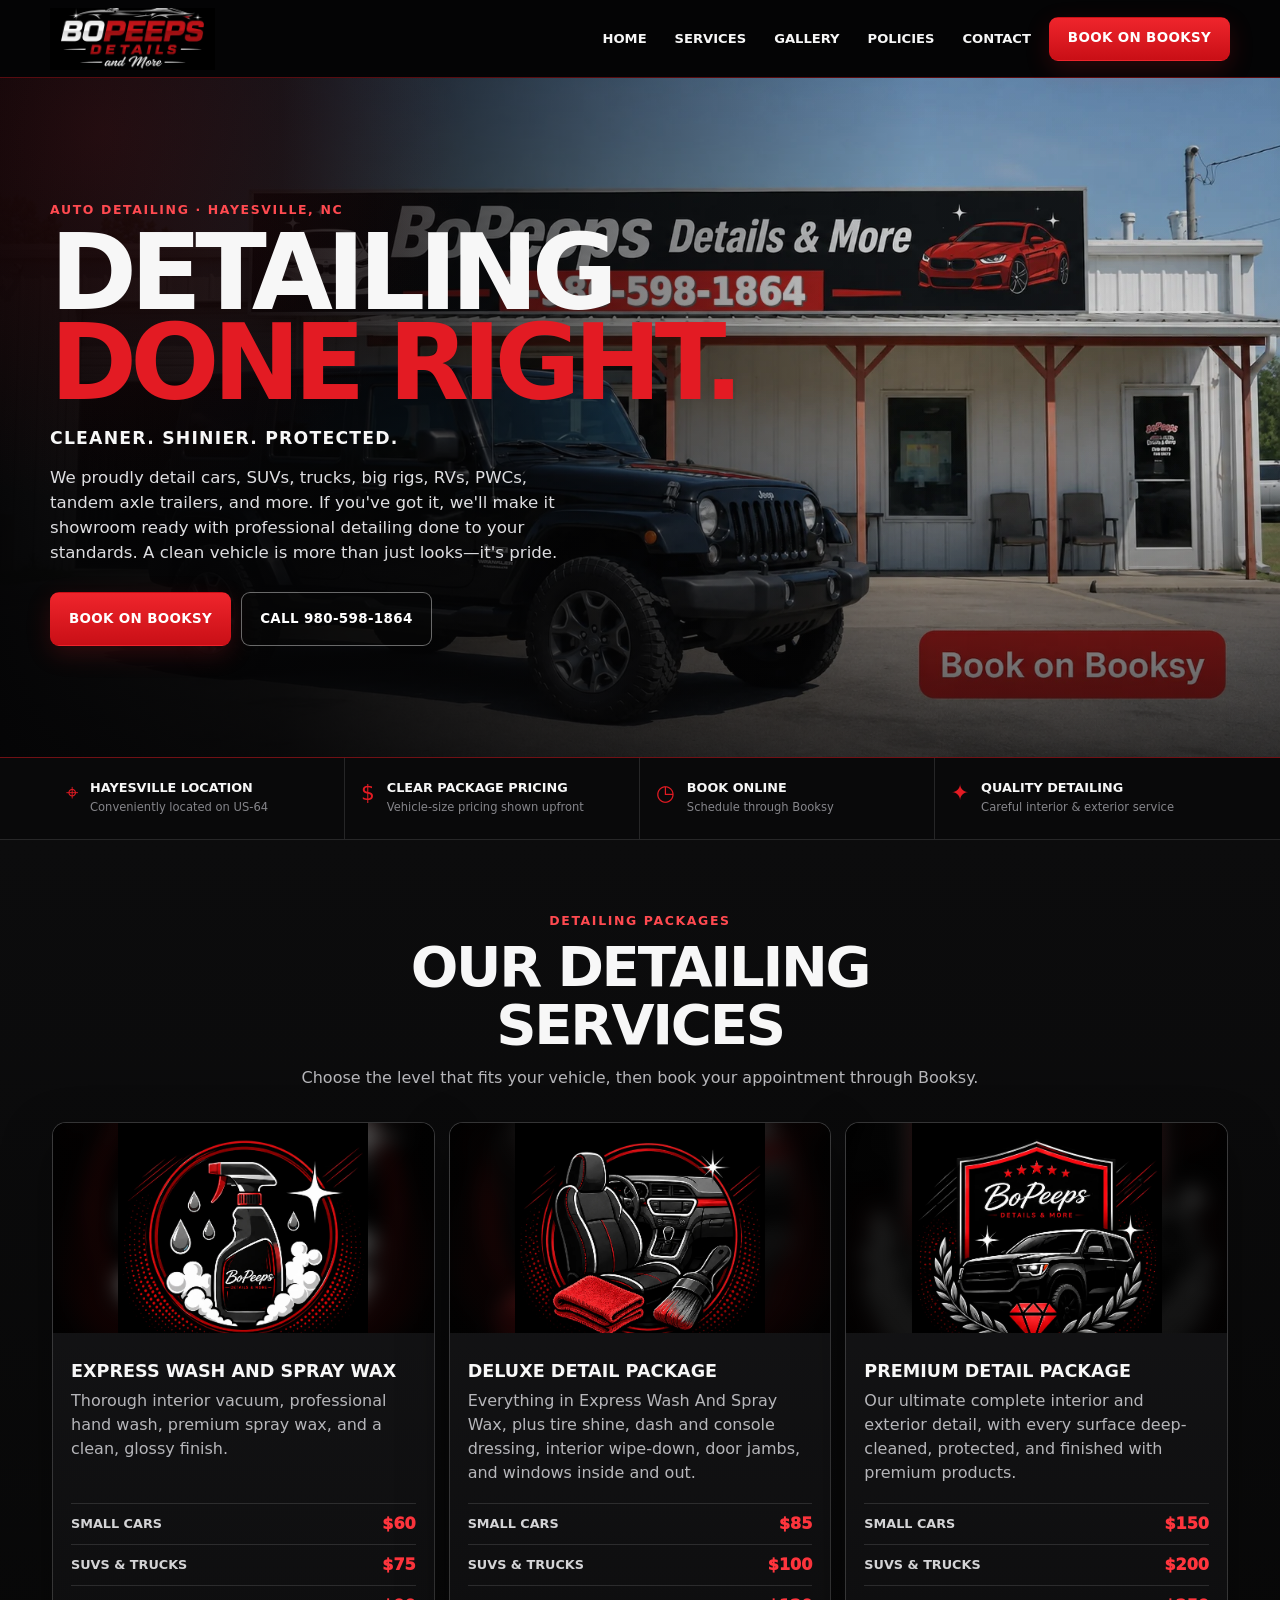
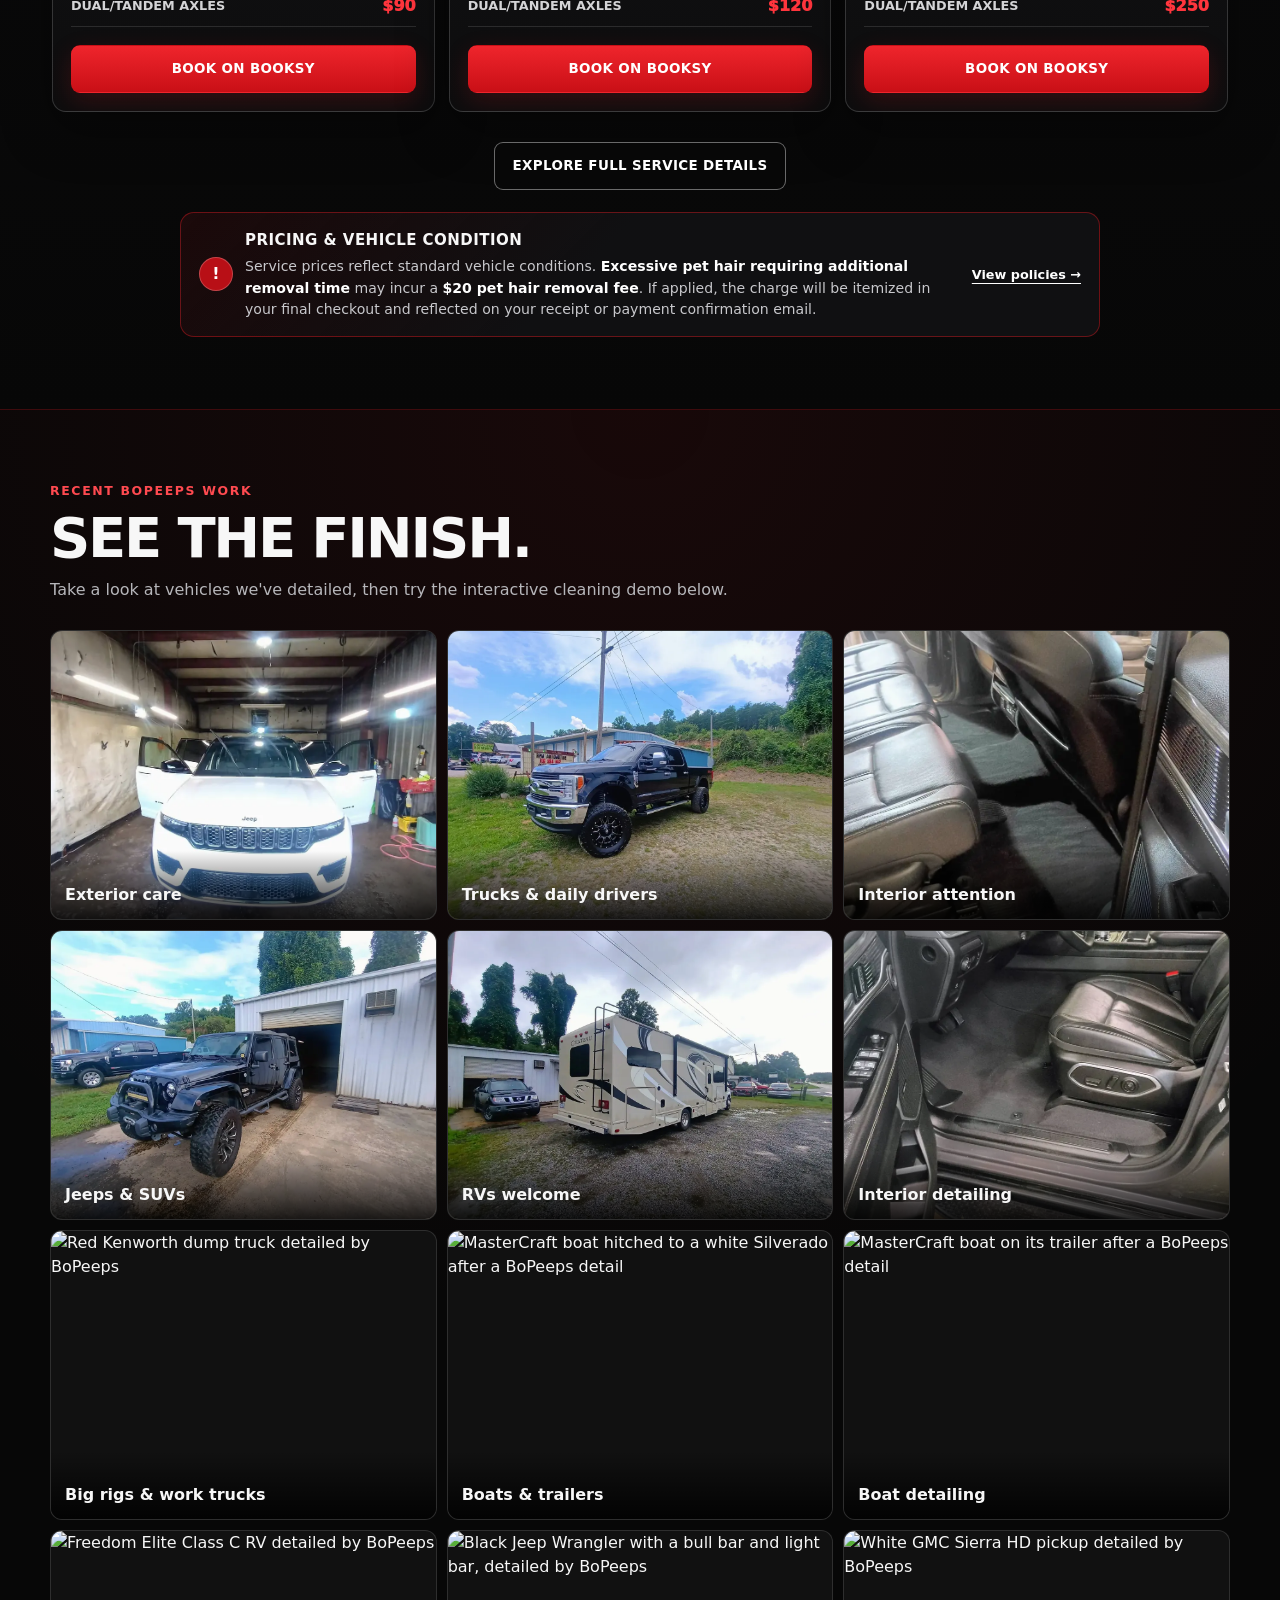
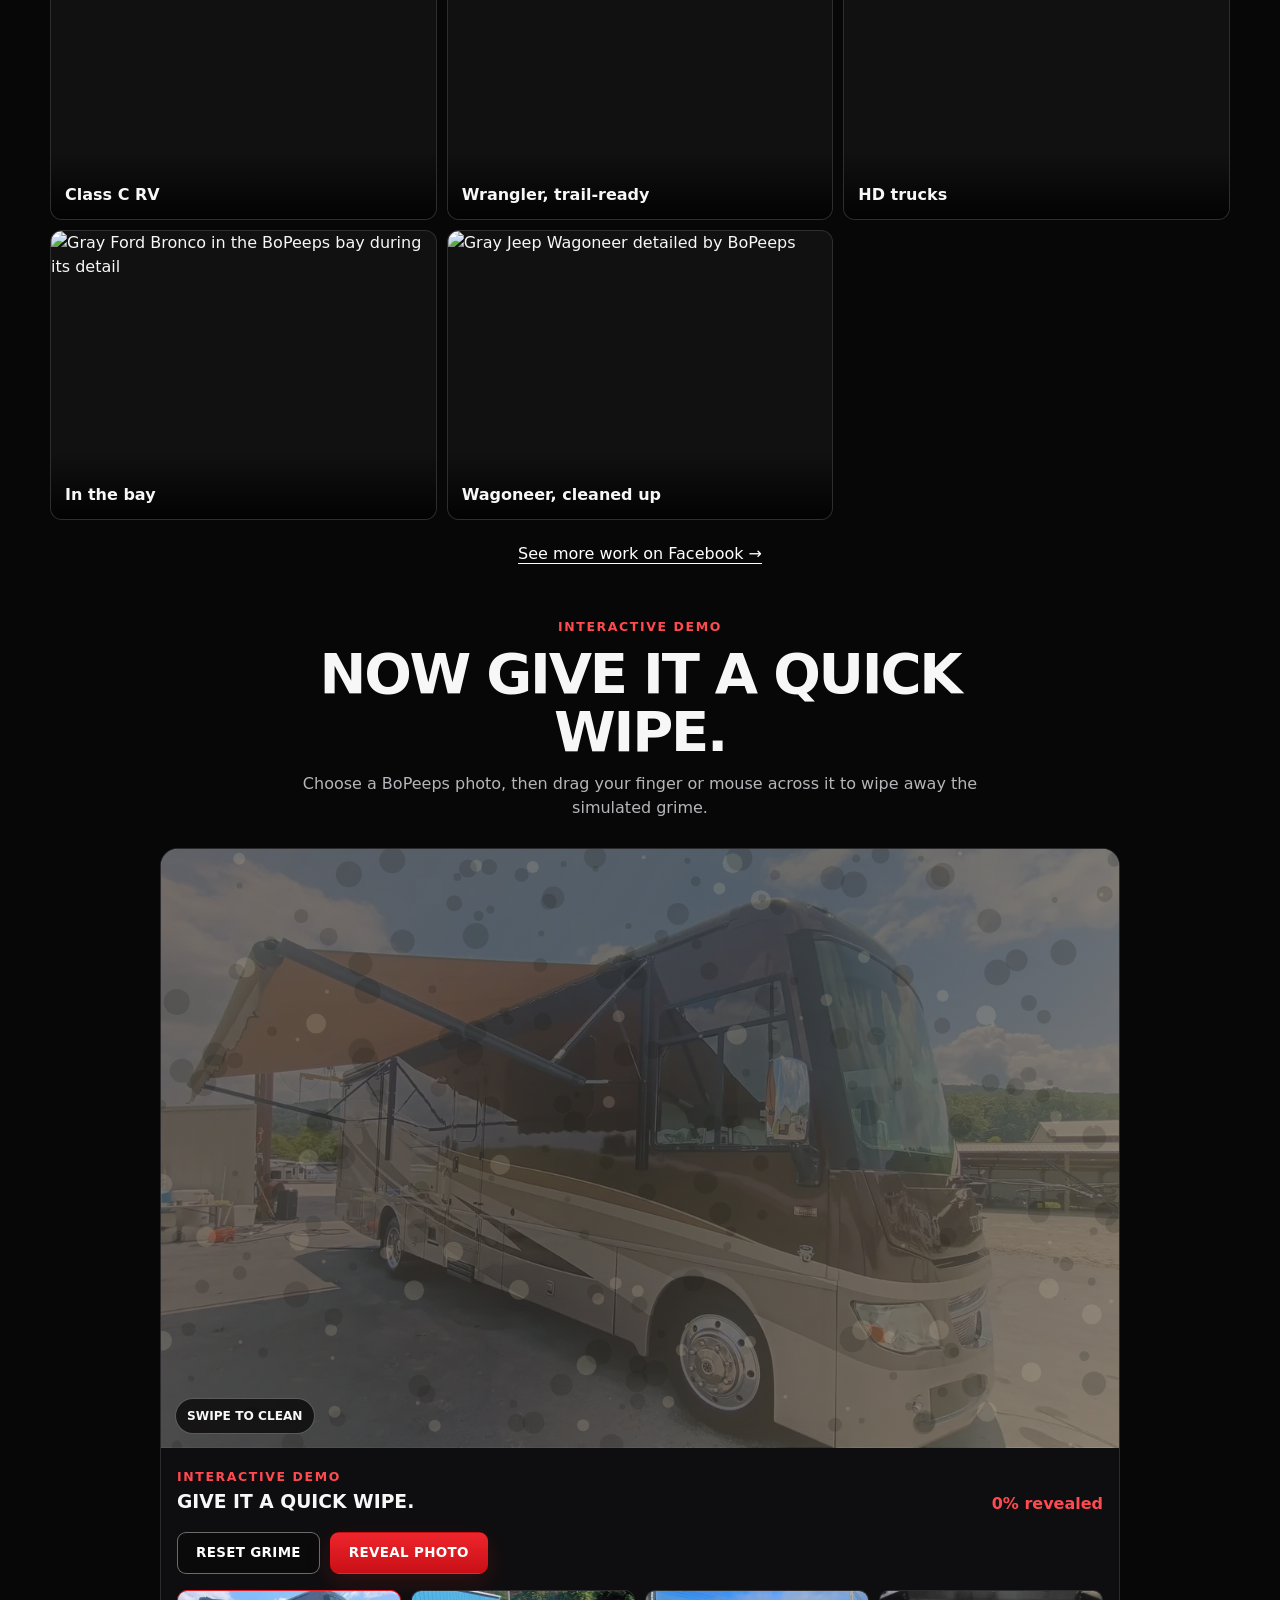
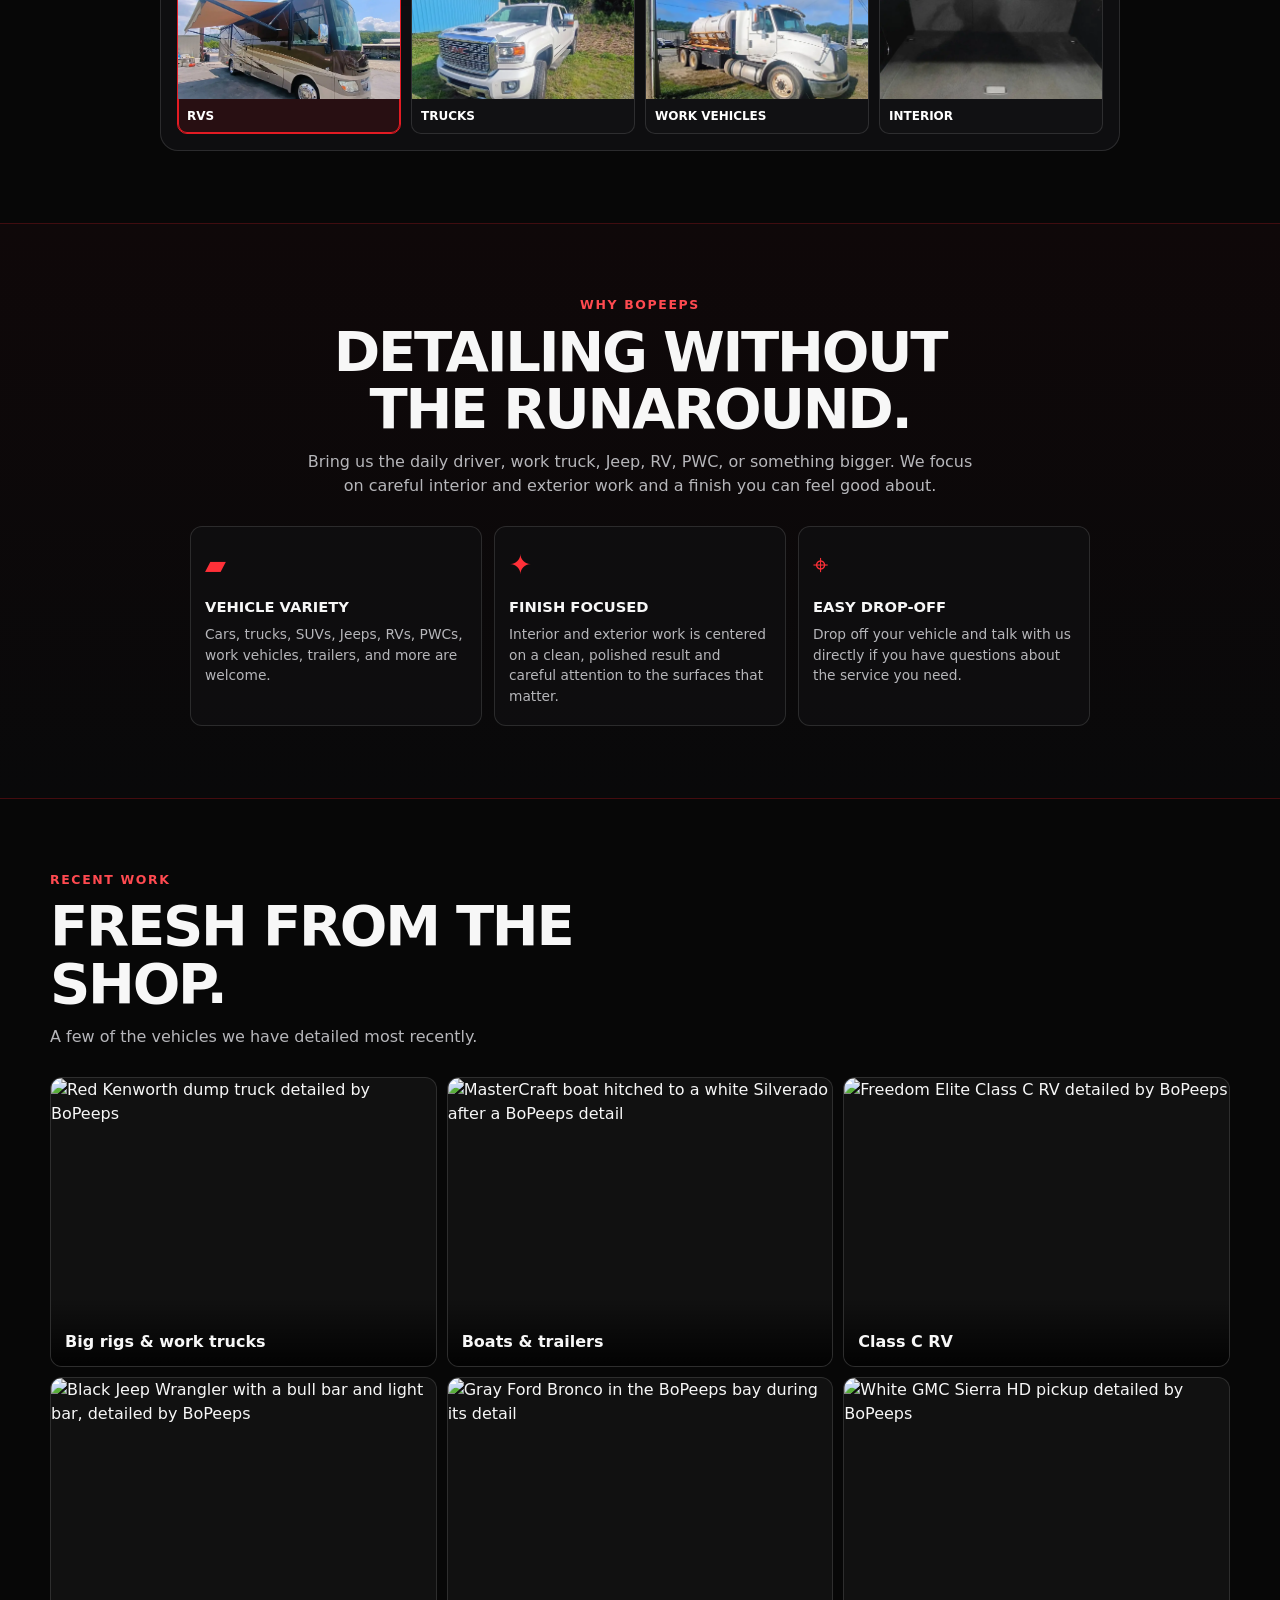
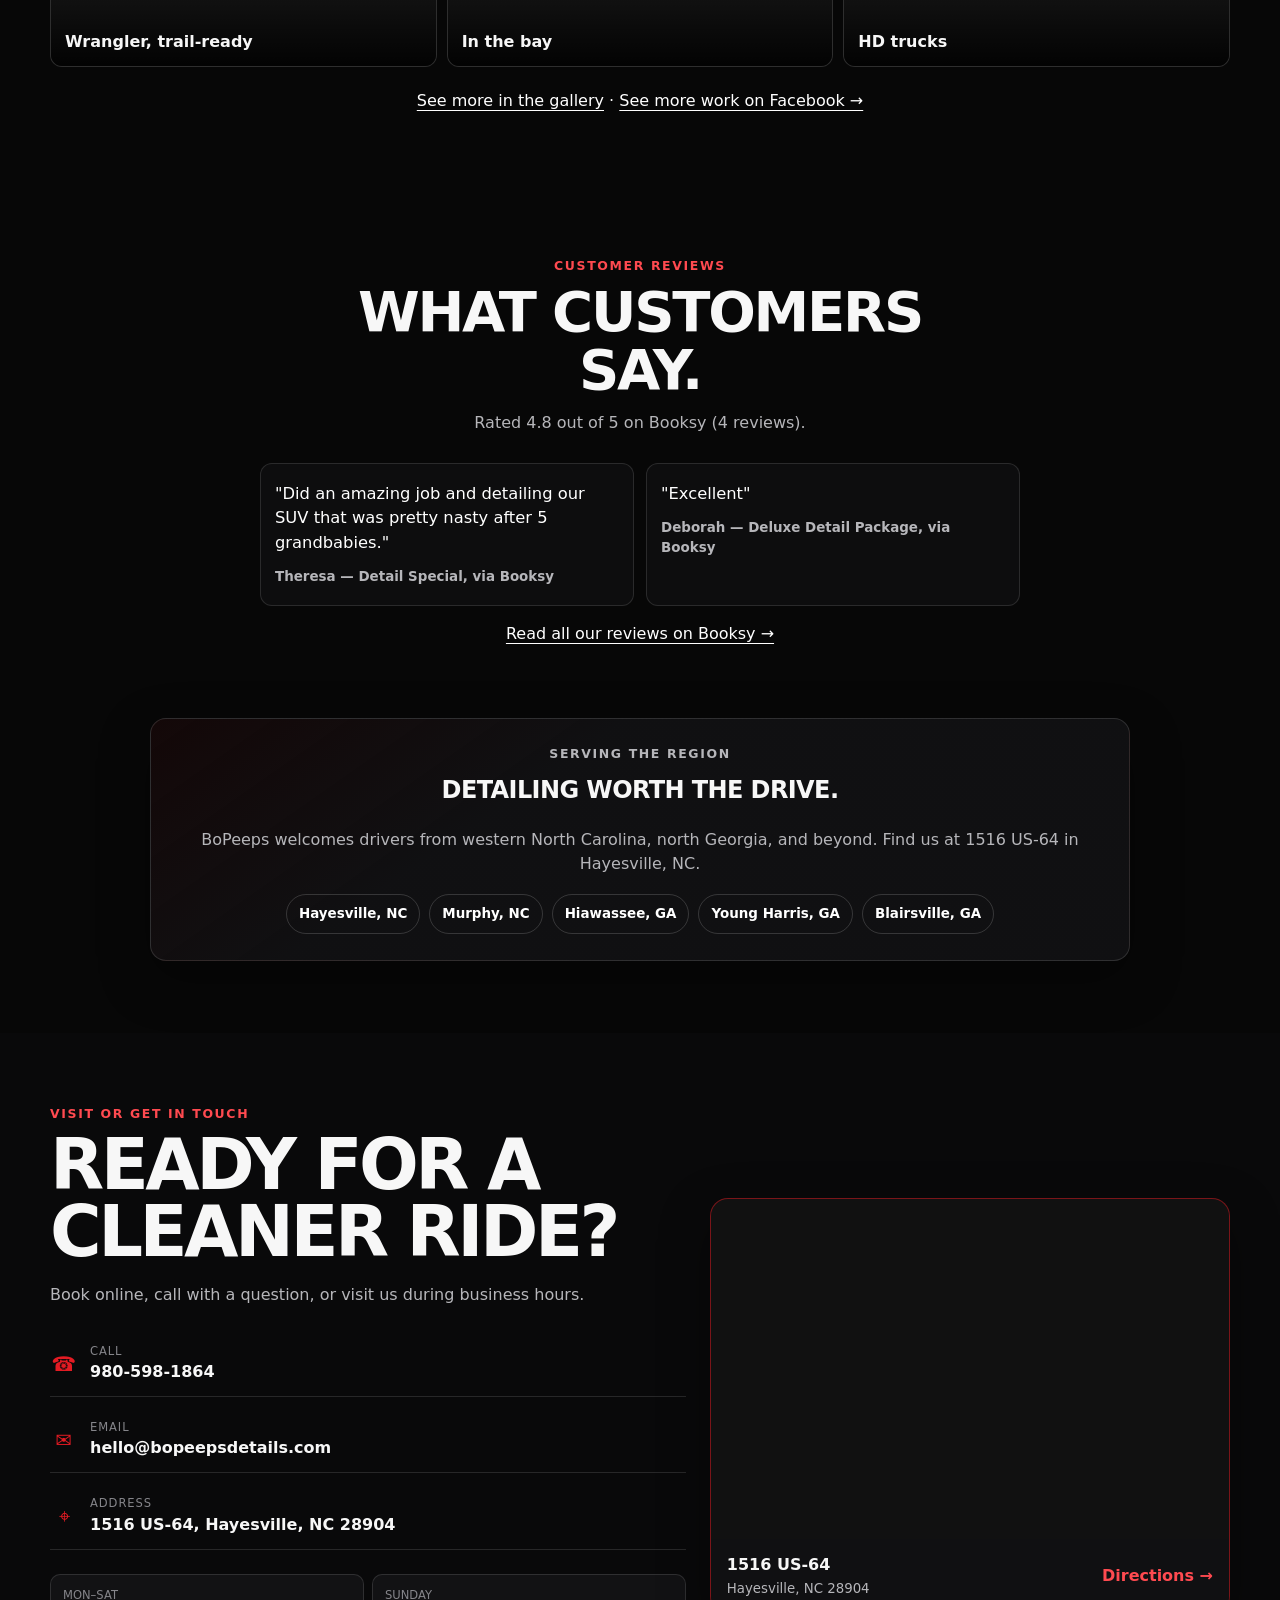
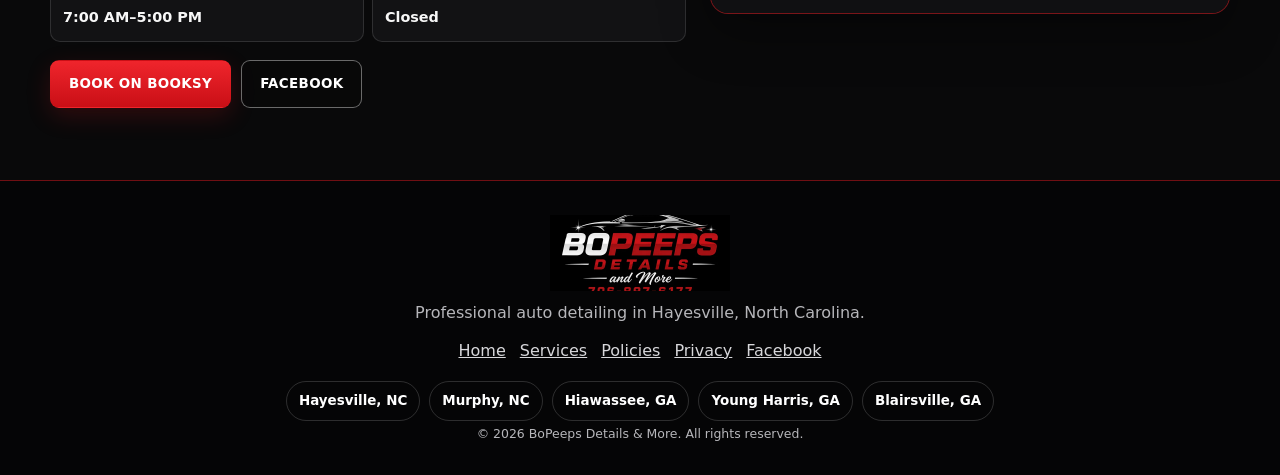
==== commit 87e0cea8: "Round 2: homepage — Services nav to services.html; unified footer; pricing-notice styles moved to st" ====
--- a/index.html
+++ b/index.html
@@ -26,18 +26,6 @@
   <link rel="preload" as="image" href="assets-v3/hero-storefront-desktop.webp" />
   <link rel="stylesheet" href="styles-v3.css?v=20260814c" />
   <link rel="stylesheet" href="seo-pages.css?v=20260813" />
-  <style id="pet-hair-policy-styles">
-    .pricing-notice { display:grid; gap:12px; margin:22px auto 0; padding:16px; max-width:920px; border:1px solid rgba(227,27,35,.42); border-radius:14px; background:linear-gradient(135deg,rgba(227,27,35,.09),rgba(17,17,19,.94) 44%); text-align:left; }
-    .pricing-notice-mark { display:grid; place-items:center; width:34px; height:34px; border:1px solid rgba(255,255,255,.22); border-radius:50%; color:#fff; background:#b80f16; font-weight:900; }
-    .pricing-notice h3 { margin:0 0 5px; font-size:.94rem; text-transform:uppercase; letter-spacing:.03em; }
-    .pricing-notice p { margin:0; color:#c8c8cc; font-size:.88rem; }
-    .pricing-notice strong { color:#fff; }
-    .pricing-notice-link { align-self:center; color:#fff; font-size:.8rem; font-weight:850; text-decoration:underline; text-underline-offset:4px; white-space:nowrap; }
-    .pricing-notice-link:hover { color:#ff4a50; }
-    .home-service-area { padding-top:0; }
-    .home-service-area .seo-card { max-width:980px; margin:0 auto; text-align:center; }
-    @media (min-width:768px) { .pricing-notice { grid-template-columns:auto minmax(0,1fr) auto; align-items:center; padding:16px 18px; } }
-  </style>
   <script type="application/ld+json">{"@context":"https://schema.org","@type":["AutomotiveBusiness","LocalBusiness"],"@id":"https://bopeepsdetails.com/#business","name":"BoPeeps Details & More","url":"https://bopeepsdetails.com/","description":"Professional auto detailing in Hayesville, NC.","telephone":"+1-980-598-1864","email":"hello@bopeepsdetails.com","address":{"@type":"PostalAddress","streetAddress":"1516 US-64","addressLocality":"Hayesville","addressRegion":"NC","postalCode":"28904","addressCountry":"US"},"openingHoursSpecification":[{"@type":"OpeningHoursSpecification","dayOfWeek":["Monday","Tuesday","Wednesday","Thursday","Friday","Saturday"],"opens":"07:00","closes":"17:00"}],"areaServed":[{"@type":"City","name":"Hayesville"},{"@type":"City","name":"Murphy"},{"@type":"City","name":"Hiawassee"},{"@type":"City","name":"Young Harris"},{"@type":"City","name":"Blairsville"}],"sameAs":["https://www.facebook.com/people/BoPeeps-Detail/61591634832181/"],"image":"https://bopeepsdetails.com/assets-v3/hero-storefront-desktop.webp","logo":"https://bopeepsdetails.com/assets/logo-modern.webp","priceRange":"$60+","potentialAction":{"@type":"ReserveAction","target":"https://booksy.com/en-us/1808686_bopeeps-detail-more_other_26564_hayesville"}}</script>
   <script defer src="script-v3.js?v=20260814a"></script>
 </head>
@@ -47,7 +35,7 @@
     <div class="shell header-inner">
       <a class="brand" href="#top" aria-label="BoPeeps Details & More home"><img src="assets/logo-modern.webp" alt="BoPeeps Details & More" width="440" height="190" /></a>
       <button class="menu-toggle" type="button" aria-expanded="false" aria-controls="site-nav" data-menu-toggle><span></span><span></span><span></span><span class="sr-only">Open menu</span></button>
-      <nav class="site-nav" id="site-nav" aria-label="Primary navigation" data-site-nav><a href="#top">Home</a><a href="#services">Services</a><a href="#work">Gallery</a><a href="policies.html">Policies</a><a href="#contact">Contact</a></nav>
+      <nav class="site-nav" id="site-nav" aria-label="Primary navigation" data-site-nav><a href="#top">Home</a><a href="services.html">Services</a><a href="#work">Gallery</a><a href="policies.html">Policies</a><a href="#contact">Contact</a></nav>
       <a class="button button-primary header-book" data-booksy-open href="https://booksy.com/en-us/1808686_bopeeps-detail-more_other_26564_hayesville" target="_blank" rel="noopener">Book on Booksy</a>
     </div>
   </header>
@@ -63,12 +51,14 @@
       <article class="service-card"><div class="service-art service-art-interior"><img src="assets-v3/service-interior.webp" width="1254" height="1254" loading="lazy" alt="Vehicle interior with a detailing brush and microfiber towels artwork" /></div><div class="service-body"><h3>Deluxe Detail Package</h3><p>Everything in Express Wash And Spray Wax, plus tire shine, dash and console dressing, interior wipe-down, door jambs, and windows inside and out.</p><dl class="service-prices"><div><dt>Small cars</dt><dd>$85</dd></div><div><dt>SUVs &amp; trucks</dt><dd>$100</dd></div><div><dt>Dual/tandem axles</dt><dd>$120</dd></div></dl><a class="button button-primary button-full" data-booksy-open href="https://booksy.com/en-us/1808686_bopeeps-detail-more_other_26564_hayesville" target="_blank" rel="noopener">Book on Booksy</a></div></article>
       <article class="service-card"><div class="service-art service-art-premium"><img src="assets-v3/service-premium.webp" width="1254" height="1254" loading="lazy" alt="BoPeeps branded truck and shield artwork" /></div><div class="service-body"><h3>Premium Detail Package</h3><p>Our ultimate complete interior and exterior detail, with every surface deep-cleaned, protected, and finished with premium products.</p><dl class="service-prices"><div><dt>Small cars</dt><dd>$150</dd></div><div><dt>SUVs &amp; trucks</dt><dd>$200</dd></div><div><dt>Dual/tandem axles</dt><dd>$250</dd></div></dl><a class="button button-primary button-full" data-booksy-open href="https://booksy.com/en-us/1808686_bopeeps-detail-more_other_26564_hayesville" target="_blank" rel="noopener">Book on Booksy</a></div></article>
     </div><div class="centered service-footer"><a class="button button-outline" href="services.html">Explore full service details</a></div><aside class="pricing-notice" aria-labelledby="pricing-notice-title"><span class="pricing-notice-mark" aria-hidden="true">!</span><div><h3 id="pricing-notice-title">Pricing & Vehicle Condition</h3><p>Service prices reflect standard vehicle conditions. <strong>Excessive pet hair requiring additional removal time</strong> may incur a <strong>$20 pet hair removal fee</strong>. If applied, the charge will be itemized in your final checkout and reflected on your receipt or payment confirmation email.</p></div><a class="pricing-notice-link" href="policies.html">View policies →</a></aside></div></section>
-    <section class="section work-section" id="work"><div class="shell"><div class="section-heading"><p class="eyebrow">Recent BoPeeps Work</p><h2>See the finish.</h2><p>Take a look at vehicles we've detailed, then try the interactive cleaning demo below.</p></div><div class="gallery-grid" aria-label="BoPeeps detailing gallery"><figure><img src="assets-v3/gallery-exterior-care-optimized.webp" width="1200" height="1600" loading="lazy" alt="White Jeep receiving exterior care at the BoPeeps shop" /><figcaption>Exterior care</figcaption></figure><figure><img src="assets-v3/gallery-photo-8-optimized.webp" width="1600" height="1200" loading="lazy" alt="Black lifted pickup truck detailed by BoPeeps" /><figcaption>Trucks & daily drivers</figcaption></figure><figure><img src="assets-v3/gallery-photo-14-optimized.webp" width="1200" height="1600" loading="lazy" alt="Dark vehicle seating photographed for interior detailing" /><figcaption>Interior attention</figcaption></figure><figure><img src="assets-v3/gallery-photo-21-optimized.webp" width="1600" height="1200" loading="lazy" alt="Black Jeep outside the BoPeeps shop" /><figcaption>Jeeps & SUVs</figcaption></figure><figure><img src="assets-v3/gallery-photo-25-optimized.webp" width="1600" height="1200" loading="lazy" alt="Large RV serviced by BoPeeps" /><figcaption>RVs welcome</figcaption></figure><figure><img src="assets-v3/gallery-real-local-work-optimized.webp" width="1200" height="1600" loading="lazy" alt="Detailed black vehicle interior photographed at the BoPeeps shop" /><figcaption>Interior detailing</figcaption></figure></div><div class="centered gallery-footer"><a class="text-link" href="https://www.facebook.com/people/BoPeeps-Detail/61591634832181/" target="_blank" rel="noopener">See more work on Facebook →</a></div><div class="section-heading centered"><p class="eyebrow">Interactive demo</p><h2>Now give it a quick wipe.</h2><p>Choose a BoPeeps photo, then drag your finger or mouse across it to wipe away the simulated grime.</p></div><div class="work-grid"><article class="reveal-card"><div class="reveal-stage" data-scrub-stage><img src="assets-v3/scrub-photo-6-optimized.webp" width="1600" height="1200" loading="lazy" alt="RV detailing example photographed by BoPeeps" data-scrub-image /><canvas aria-label="Interactive simulated grime layer. Drag to reveal the selected BoPeeps photo." data-scrub-canvas></canvas><div class="shine" aria-hidden="true"></div><div class="reveal-tip" data-scrub-tip>Swipe to clean</div></div><div class="reveal-copy"><div><span class="eyebrow">Interactive demo</span><h3>Give it a quick wipe.</h3></div><p class="reveal-status" data-scrub-status aria-live="polite">0% revealed</p></div><div class="scrub-controls" aria-label="Interactive photo controls"><button class="button button-outline" type="button" data-scrub-reset>Reset grime</button><button class="button button-primary" type="button" data-scrub-reveal>Reveal photo</button></div><div class="scrub-choices" aria-label="Choose a BoPeeps photo to clean"><button class="scrub-choice" type="button" aria-pressed="true" data-scrub-choice="rvs" data-scrub-src="assets-v3/scrub-photo-6-optimized.webp" data-scrub-alt="RV detailing example photographed by BoPeeps"><img src="assets-v3/scrub-photo-6-optimized.webp" width="1600" height="1200" loading="lazy" alt="" /><span>RVs</span></button><button class="scrub-choice" type="button" aria-pressed="false" data-scrub-choice="trucks" data-scrub-src="assets-v3/scrub-photo-10-optimized.webp" data-scrub-alt="Truck detailing example photographed by BoPeeps"><img src="assets-v3/scrub-photo-10-optimized.webp" width="1200" height="1600" loading="lazy" alt="" /><span>Trucks</span></button><button class="scrub-choice" type="button" aria-pressed="false" data-scrub-choice="work-vehicles" data-scrub-src="assets-v3/scrub-work-vehicles-optimized.webp" data-scrub-alt="Work vehicle detailing example photographed by BoPeeps"><img src="assets-v3/scrub-work-vehicles-optimized.webp" width="1200" height="1600" loading="lazy" alt="" /><span>Work Vehicles</span></button><button class="scrub-choice" type="button" aria-pressed="false" data-scrub-choice="interior" data-scrub-src="assets-v3/scrub-photo-15-optimized.webp" data-scrub-alt="Vehicle interior detailing example photographed by BoPeeps"><img src="assets-v3/scrub-photo-15-optimized.webp" width="1200" height="1600" loading="lazy" alt="" /><span>Interior</span></button></div></article></div></div></section>
+    <section class="section work-section" id="work"><div class="shell"><div class="section-heading"><p class="eyebrow">Recent BoPeeps Work</p><h2>See the finish.</h2><p>Take a look at vehicles we've detailed, then try the interactive cleaning demo below.</p></div><div class="gallery-grid" aria-label="BoPeeps detailing gallery"><figure><img src="assets-v3/gallery-exterior-care-optimized.webp" width="1200" height="1600" loading="lazy" alt="White Jeep receiving exterior care at the BoPeeps shop" /><figcaption>Exterior care</figcaption></figure><figure><img src="assets-v3/gallery-photo-8-optimized.webp" width="1600" height="1200" loading="lazy" alt="Black lifted pickup truck detailed by BoPeeps" /><figcaption>Trucks & daily drivers</figcaption></figure><figure><img src="assets-v3/gallery-photo-14-optimized.webp" width="1200" height="1600" loading="lazy" alt="Dark vehicle seating photographed for interior detailing" /><figcaption>Interior attention</figcaption></figure><figure><img src="assets-v3/gallery-photo-21-optimized.webp" width="1600" height="1200" loading="lazy" alt="Black Jeep outside the BoPeeps shop" /><figcaption>Jeeps & SUVs</figcaption></figure><figure><img src="assets-v3/gallery-photo-25-optimized.webp" width="1600" height="1200" loading="lazy" alt="Large RV serviced by BoPeeps" /><figcaption>RVs welcome</figcaption></figure><figure><img src="assets-v3/gallery-real-local-work-optimized.webp" width="1200" height="1600" loading="lazy" alt="Detailed black vehicle interior photographed at the BoPeeps shop" /><figcaption>Interior detailing</figcaption></figure><figure><img src="assets-v3/kenworth-dump-truck-optimized.webp" width="1600" height="1200" loading="lazy" alt="Red Kenworth dump truck detailed by BoPeeps" /><figcaption>Big rigs &amp; work trucks</figcaption></figure><figure><img src="assets-v3/boat-silverado-optimized.webp" width="1600" height="1200" loading="lazy" alt="MasterCraft boat hitched to a white Silverado after a BoPeeps detail" /><figcaption>Boats &amp; trailers</figcaption></figure><figure><img src="assets-v3/boat-closeup-optimized.webp" width="1600" height="1200" loading="lazy" alt="MasterCraft boat on its trailer after a BoPeeps detail" /><figcaption>Boat detailing</figcaption></figure><figure><img src="assets-v3/rv-freedom-elite-optimized.webp" width="1200" height="1600" loading="lazy" alt="Freedom Elite Class C RV detailed by BoPeeps" /><figcaption>Class C RV</figcaption></figure><figure><img src="assets-v3/jeep-wrangler-front-optimized.webp" width="1200" height="1600" loading="lazy" alt="Black Jeep Wrangler with a bull bar and light bar, detailed by BoPeeps" /><figcaption>Wrangler, trail-ready</figcaption></figure><figure><img src="assets-v3/gmc-sierra-hd-optimized.webp" width="1200" height="1600" loading="lazy" alt="White GMC Sierra HD pickup detailed by BoPeeps" /><figcaption>HD trucks</figcaption></figure><figure><img src="assets-v3/ford-bronco-bay-optimized.webp" width="1200" height="1600" loading="lazy" alt="Gray Ford Bronco in the BoPeeps bay during its detail" /><figcaption>In the bay</figcaption></figure><figure><img src="assets-v3/wagoneer-exterior-optimized.webp" width="1600" height="1200" loading="lazy" alt="Gray Jeep Wagoneer detailed by BoPeeps" /><figcaption>Wagoneer, cleaned up</figcaption></figure></div><div class="centered gallery-footer"><a class="text-link" href="https://www.facebook.com/people/BoPeeps-Detail/61591634832181/" target="_blank" rel="noopener">See more work on Facebook →</a></div><div class="section-heading centered"><p class="eyebrow">Interactive demo</p><h2>Now give it a quick wipe.</h2><p>Choose a BoPeeps photo, then drag your finger or mouse across it to wipe away the simulated grime.</p></div><div class="work-grid"><article class="reveal-card"><div class="reveal-stage" data-scrub-stage><img src="assets-v3/scrub-photo-6-optimized.webp" width="1600" height="1200" loading="lazy" alt="RV detailing example photographed by BoPeeps" data-scrub-image /><canvas aria-label="Interactive simulated grime layer. Drag to reveal the selected BoPeeps photo." data-scrub-canvas></canvas><div class="shine" aria-hidden="true"></div><div class="reveal-tip" data-scrub-tip>Swipe to clean</div></div><div class="reveal-copy"><div><span class="eyebrow">Interactive demo</span><h3>Give it a quick wipe.</h3></div><p class="reveal-status" data-scrub-status aria-live="polite">0% revealed</p></div><div class="scrub-controls" aria-label="Interactive photo controls"><button class="button button-outline" type="button" data-scrub-reset>Reset grime</button><button class="button button-primary" type="button" data-scrub-reveal>Reveal photo</button></div><div class="scrub-choices" aria-label="Choose a BoPeeps photo to clean"><button class="scrub-choice" type="button" aria-pressed="true" data-scrub-choice="rvs" data-scrub-src="assets-v3/scrub-photo-6-optimized.webp" data-scrub-alt="RV detailing example photographed by BoPeeps"><img src="assets-v3/scrub-photo-6-optimized.webp" width="1600" height="1200" loading="lazy" alt="" /><span>RVs</span></button><button class="scrub-choice" type="button" aria-pressed="false" data-scrub-choice="trucks" data-scrub-src="assets-v3/scrub-photo-10-optimized.webp" data-scrub-alt="Truck detailing example photographed by BoPeeps"><img src="assets-v3/scrub-photo-10-optimized.webp" width="1200" height="1600" loading="lazy" alt="" /><span>Trucks</span></button><button class="scrub-choice" type="button" aria-pressed="false" data-scrub-choice="work-vehicles" data-scrub-src="assets-v3/scrub-work-vehicles-optimized.webp" data-scrub-alt="Work vehicle detailing example photographed by BoPeeps"><img src="assets-v3/scrub-work-vehicles-optimized.webp" width="1200" height="1600" loading="lazy" alt="" /><span>Work Vehicles</span></button><button class="scrub-choice" type="button" aria-pressed="false" data-scrub-choice="interior" data-scrub-src="assets-v3/scrub-photo-15-optimized.webp" data-scrub-alt="Vehicle interior detailing example photographed by BoPeeps"><img src="assets-v3/scrub-photo-15-optimized.webp" width="1200" height="1600" loading="lazy" alt="" /><span>Interior</span></button></div></article></div></div></section>
     <section class="section about-section" id="about"><div class="shell"><div class="section-heading centered"><p class="eyebrow">Why BoPeeps</p><h2>Detailing without the runaround.</h2><p>Bring us the daily driver, work truck, Jeep, RV, PWC, or something bigger. We focus on careful interior and exterior work and a finish you can feel good about.</p></div><div class="benefit-grid"><article><span aria-hidden="true">▰</span><h3>Vehicle variety</h3><p>Cars, trucks, SUVs, Jeeps, RVs, PWCs, work vehicles, trailers, and more are welcome.</p></article><article><span aria-hidden="true">✦</span><h3>Finish focused</h3><p>Interior and exterior work is centered on a clean, polished result and careful attention to the surfaces that matter.</p></article><article><span aria-hidden="true">⌖</span><h3>Easy drop-off</h3><p>Drop off your vehicle and talk with us directly if you have questions about the service you need.</p></article></div></div></section>
+    <section class="section recent-work-section" id="recent-work"><div class="shell"><div class="section-heading"><p class="eyebrow">Recent work</p><h2>Fresh from the shop.</h2><p>A few of the vehicles we have detailed most recently.</p></div><!-- Recent work photos: swap the figure blocks below to feature different vehicles. --><div class="gallery-grid" aria-label="Recent BoPeeps work"><figure><img src="assets-v3/kenworth-dump-truck-optimized.webp" width="1600" height="1200" loading="lazy" alt="Red Kenworth dump truck detailed by BoPeeps" /><figcaption>Big rigs &amp; work trucks</figcaption></figure><figure><img src="assets-v3/boat-silverado-optimized.webp" width="1600" height="1200" loading="lazy" alt="MasterCraft boat hitched to a white Silverado after a BoPeeps detail" /><figcaption>Boats &amp; trailers</figcaption></figure><figure><img src="assets-v3/rv-freedom-elite-optimized.webp" width="1200" height="1600" loading="lazy" alt="Freedom Elite Class C RV detailed by BoPeeps" /><figcaption>Class C RV</figcaption></figure><figure><img src="assets-v3/jeep-wrangler-front-optimized.webp" width="1200" height="1600" loading="lazy" alt="Black Jeep Wrangler with a bull bar and light bar, detailed by BoPeeps" /><figcaption>Wrangler, trail-ready</figcaption></figure><figure><img src="assets-v3/ford-bronco-bay-optimized.webp" width="1200" height="1600" loading="lazy" alt="Gray Ford Bronco in the BoPeeps bay during its detail" /><figcaption>In the bay</figcaption></figure><figure><img src="assets-v3/gmc-sierra-hd-optimized.webp" width="1200" height="1600" loading="lazy" alt="White GMC Sierra HD pickup detailed by BoPeeps" /><figcaption>HD trucks</figcaption></figure></div><div class="centered gallery-footer"><a class="text-link" href="#work">See more in the gallery</a> · <a class="text-link" href="https://www.facebook.com/people/BoPeeps-Detail/61591634832181/" target="_blank" rel="noopener">See more work on Facebook →</a></div></div></section>
+    <section class="section reviews-section" id="reviews"><div class="shell"><div class="section-heading centered"><p class="eyebrow">Customer reviews</p><h2>What customers say.</h2><p>Rated 4.8 out of 5 on Booksy (4 reviews).</p></div><div class="benefit-grid review-grid"><article class="review-card"><blockquote><p>"Did an amazing job and detailing our SUV that was pretty nasty after 5 grandbabies."</p></blockquote><footer>Theresa — Detail Special, via Booksy</footer></article><article class="review-card"><blockquote><p>"Excellent"</p></blockquote><footer>Deborah — Deluxe Detail Package, via Booksy</footer></article></div><div class="centered service-footer"><a class="text-link" href="https://booksy.com/en-us/1808686_bopeeps-detail-more_other_26564_hayesville" target="_blank" rel="noopener">Read all our reviews on Booksy →</a></div></div></section>
     <section class="section home-service-area" aria-labelledby="service-area-title"><div class="shell"><article class="seo-card"><p class="eyebrow">Serving the region</p><h2 id="service-area-title">Detailing worth the drive.</h2><p>BoPeeps welcomes drivers from western North Carolina, north Georgia, and beyond. Find us at 1516 US-64 in Hayesville, NC.</p><div class="seo-area-links"><a href="auto-detailing-hayesville-nc.html">Hayesville, NC</a><a href="auto-detailing-murphy-nc.html">Murphy, NC</a><a href="auto-detailing-hiawassee-ga.html">Hiawassee, GA</a><a href="auto-detailing-young-harris-ga.html">Young Harris, GA</a><a href="auto-detailing-blairsville-ga.html">Blairsville, GA</a></div></article></div></section>
     <section class="section contact-section" id="contact"><div class="shell contact-layout"><div class="contact-copy"><p class="eyebrow">Visit or get in touch</p><h2>Ready for a cleaner ride?</h2><p class="contact-intro">Book online, call with a question, or visit us during business hours.</p><div class="contact-list"><a href="tel:+19805981864"><span aria-hidden="true">☎</span><div><small>Call</small><strong>980-598-1864</strong></div></a><a href="mailto:hello@bopeepsdetails.com"><span aria-hidden="true">✉</span><div><small>Email</small><strong>hello@bopeepsdetails.com</strong></div></a><a href="https://www.google.com/maps/search/?api=1&query=1516%20US-64%2C%20Hayesville%2C%20NC%2028904" target="_blank" rel="noopener"><span aria-hidden="true">⌖</span><div><small>Address</small><strong>1516 US-64, Hayesville, NC 28904</strong></div></a></div><div class="hours-card"><div><span>Mon–Sat</span><strong>7:00 AM–5:00 PM</strong></div><div><span>Sunday</span><strong>Closed</strong></div></div><div class="contact-actions"><a class="button button-primary" data-booksy-open href="https://booksy.com/en-us/1808686_bopeeps-detail-more_other_26564_hayesville" target="_blank" rel="noopener">Book on Booksy</a><a class="button button-outline" href="https://www.facebook.com/people/BoPeeps-Detail/61591634832181/" target="_blank" rel="noopener">Facebook</a></div></div><div class="map-card"><iframe title="Map showing BoPeeps Details & More at 1516 US-64 in Hayesville, North Carolina" src="https://www.google.com/maps?q=1516+US-64,+Hayesville,+NC+28904&z=15&output=embed" loading="lazy" referrerpolicy="no-referrer-when-downgrade" allowfullscreen></iframe><a class="map-caption" href="https://www.google.com/maps/dir/?api=1&amp;destination=1516%20US-64%2C%20Hayesville%2C%20NC%2028904" target="_blank" rel="noopener"><span><strong>1516 US-64</strong><small>Hayesville, NC 28904</small></span><b>Directions →</b></a></div></div></section>
   </main>
-  <footer class="site-footer"><div class="shell footer-inner"><img src="assets/logo-modern.webp" alt="BoPeeps Details & More" width="440" height="190" loading="lazy" /><p>Professional auto detailing in Hayesville, North Carolina.</p><nav class="seo-footer-nav" aria-label="Footer navigation"><a href="services.html">Services</a><a href="policies.html">Policies</a><a href="privacy.html">Privacy</a><a href="https://www.facebook.com/people/BoPeeps-Detail/61591634832181/" target="_blank" rel="noopener">Facebook</a></nav><div class="seo-area-links" aria-label="Service areas"><a href="auto-detailing-hayesville-nc.html">Hayesville, NC</a><a href="auto-detailing-murphy-nc.html">Murphy, NC</a><a href="auto-detailing-hiawassee-ga.html">Hiawassee, GA</a><a href="auto-detailing-young-harris-ga.html">Young Harris, GA</a><a href="auto-detailing-blairsville-ga.html">Blairsville, GA</a></div><p class="footer-small">© 2026 BoPeeps Details & More. All rights reserved.</p></div></footer>
+  <footer class="site-footer"><div class="shell footer-inner"><img src="assets/logo-modern.webp" alt="BoPeeps Details & More" width="440" height="190" loading="lazy" /><p>Professional auto detailing in Hayesville, North Carolina.</p><nav class="seo-footer-nav" aria-label="Footer navigation"><a href="index.html">Home</a><a href="services.html">Services</a><a href="policies.html">Policies</a><a href="privacy.html">Privacy</a><a href="https://www.facebook.com/people/BoPeeps-Detail/61591634832181/" target="_blank" rel="noopener">Facebook</a></nav><div class="seo-area-links" aria-label="Service areas"><a href="auto-detailing-hayesville-nc.html">Hayesville, NC</a><a href="auto-detailing-murphy-nc.html">Murphy, NC</a><a href="auto-detailing-hiawassee-ga.html">Hiawassee, GA</a><a href="auto-detailing-young-harris-ga.html">Young Harris, GA</a><a href="auto-detailing-blairsville-ga.html">Blairsville, GA</a></div><p class="footer-small">© 2026 BoPeeps Details & More. All rights reserved.</p></div></footer>
   <nav class="mobile-actions" aria-label="Quick actions"><a href="tel:+19805981864"><span aria-hidden="true">☎</span>Call</a><a href="https://www.google.com/maps/dir/?api=1&amp;destination=1516%20US-64%2C%20Hayesville%2C%20NC%2028904" target="_blank" rel="noopener"><span aria-hidden="true">⌖</span>Directions</a><a class="mobile-book" data-booksy-open href="https://booksy.com/en-us/1808686_bopeeps-detail-more_other_26564_hayesville" target="_blank" rel="noopener"><span aria-hidden="true">▣</span>Book</a></nav>
   <div class="booksy-widget-host" data-booksy-widget-host data-booksy-widget-src="https://booksy.com/widget/code.js?id=1808686&amp;country=us&amp;lang=en"></div>
 </body>
--- a/styles-v3.css
+++ b/styles-v3.css
@@ -233,3 +233,22 @@
   *, *::before, *::after { animation-duration: .01ms !important; animation-iteration-count: 1 !important; transition-duration: .01ms !important; }
   .shine { display: none; }
 }
+
+/* Pricing notice + home service area — moved from the inline <style> block in index.html (2026-11-18 fix branch). */
+.pricing-notice { display:grid; gap:12px; margin:22px auto 0; padding:16px; max-width:920px; border:1px solid rgba(227,27,35,.42); border-radius:14px; background:linear-gradient(135deg,rgba(227,27,35,.09),rgba(17,17,19,.94) 44%); text-align:left; }
+.pricing-notice-mark { display:grid; place-items:center; width:34px; height:34px; border:1px solid rgba(255,255,255,.22); border-radius:50%; color:#fff; background:#b80f16; font-weight:900; }
+.pricing-notice h3 { margin:0 0 5px; font-size:.94rem; text-transform:uppercase; letter-spacing:.03em; }
+.pricing-notice p { margin:0; color:#c8c8cc; font-size:.88rem; }
+.pricing-notice strong { color:#fff; }
+.pricing-notice-link { align-self:center; color:#fff; font-size:.8rem; font-weight:850; text-decoration:underline; text-underline-offset:4px; white-space:nowrap; }
+.pricing-notice-link:hover { color:#ff4a50; }
+.home-service-area { padding-top:0; }
+.home-service-area .seo-card { max-width:980px; margin:0 auto; text-align:center; }
+@media (min-width:768px) { .pricing-notice { grid-template-columns:auto minmax(0,1fr) auto; align-items:center; padding:16px 18px; } }
+
+/* Customer reviews (homepage) */
+.review-grid { max-width: 760px; }
+.review-card blockquote { margin: 0 0 12px; }
+.review-card blockquote p { margin: 0; color: #fff; font-size: 1.02rem; line-height: 1.5; }
+.review-card footer { color: var(--muted); font-size: .84rem; font-weight: 700; }
+@media (min-width: 700px) { .review-grid { grid-template-columns: repeat(2, minmax(0, 1fr)); } }
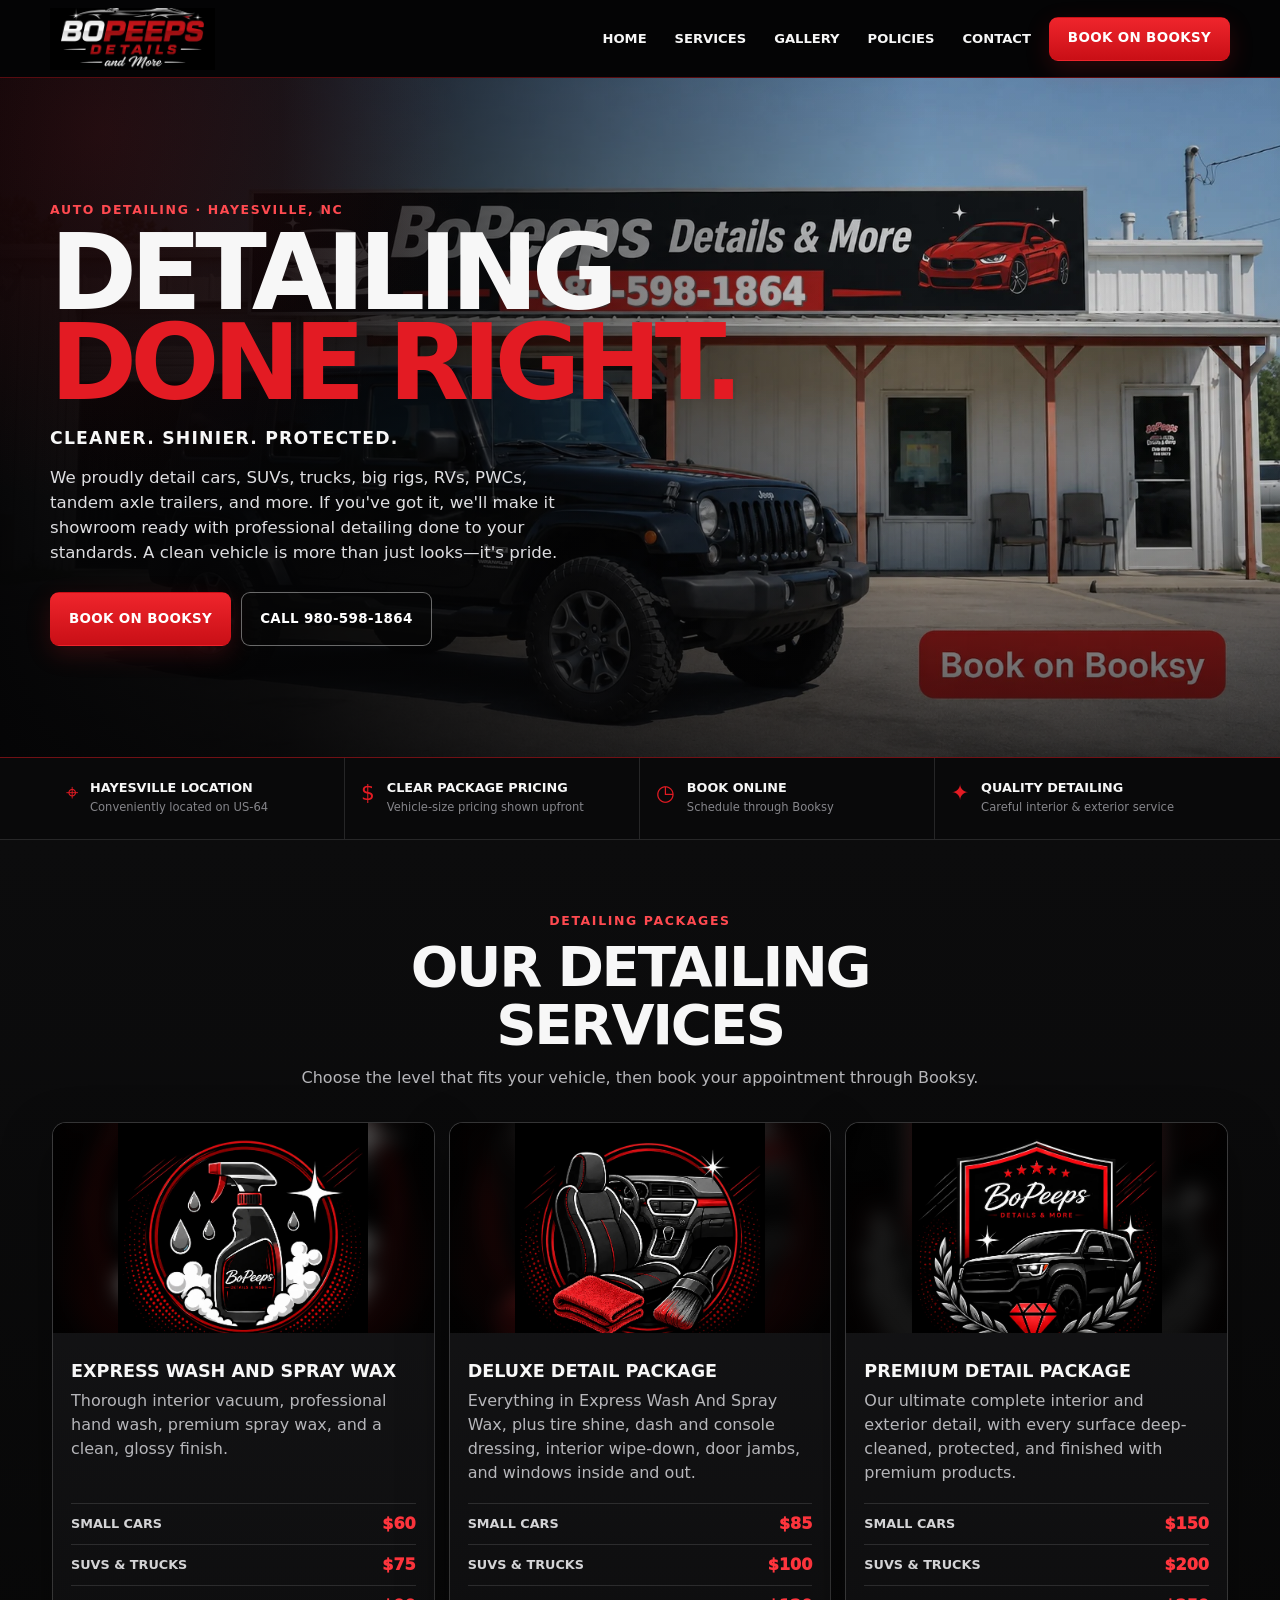
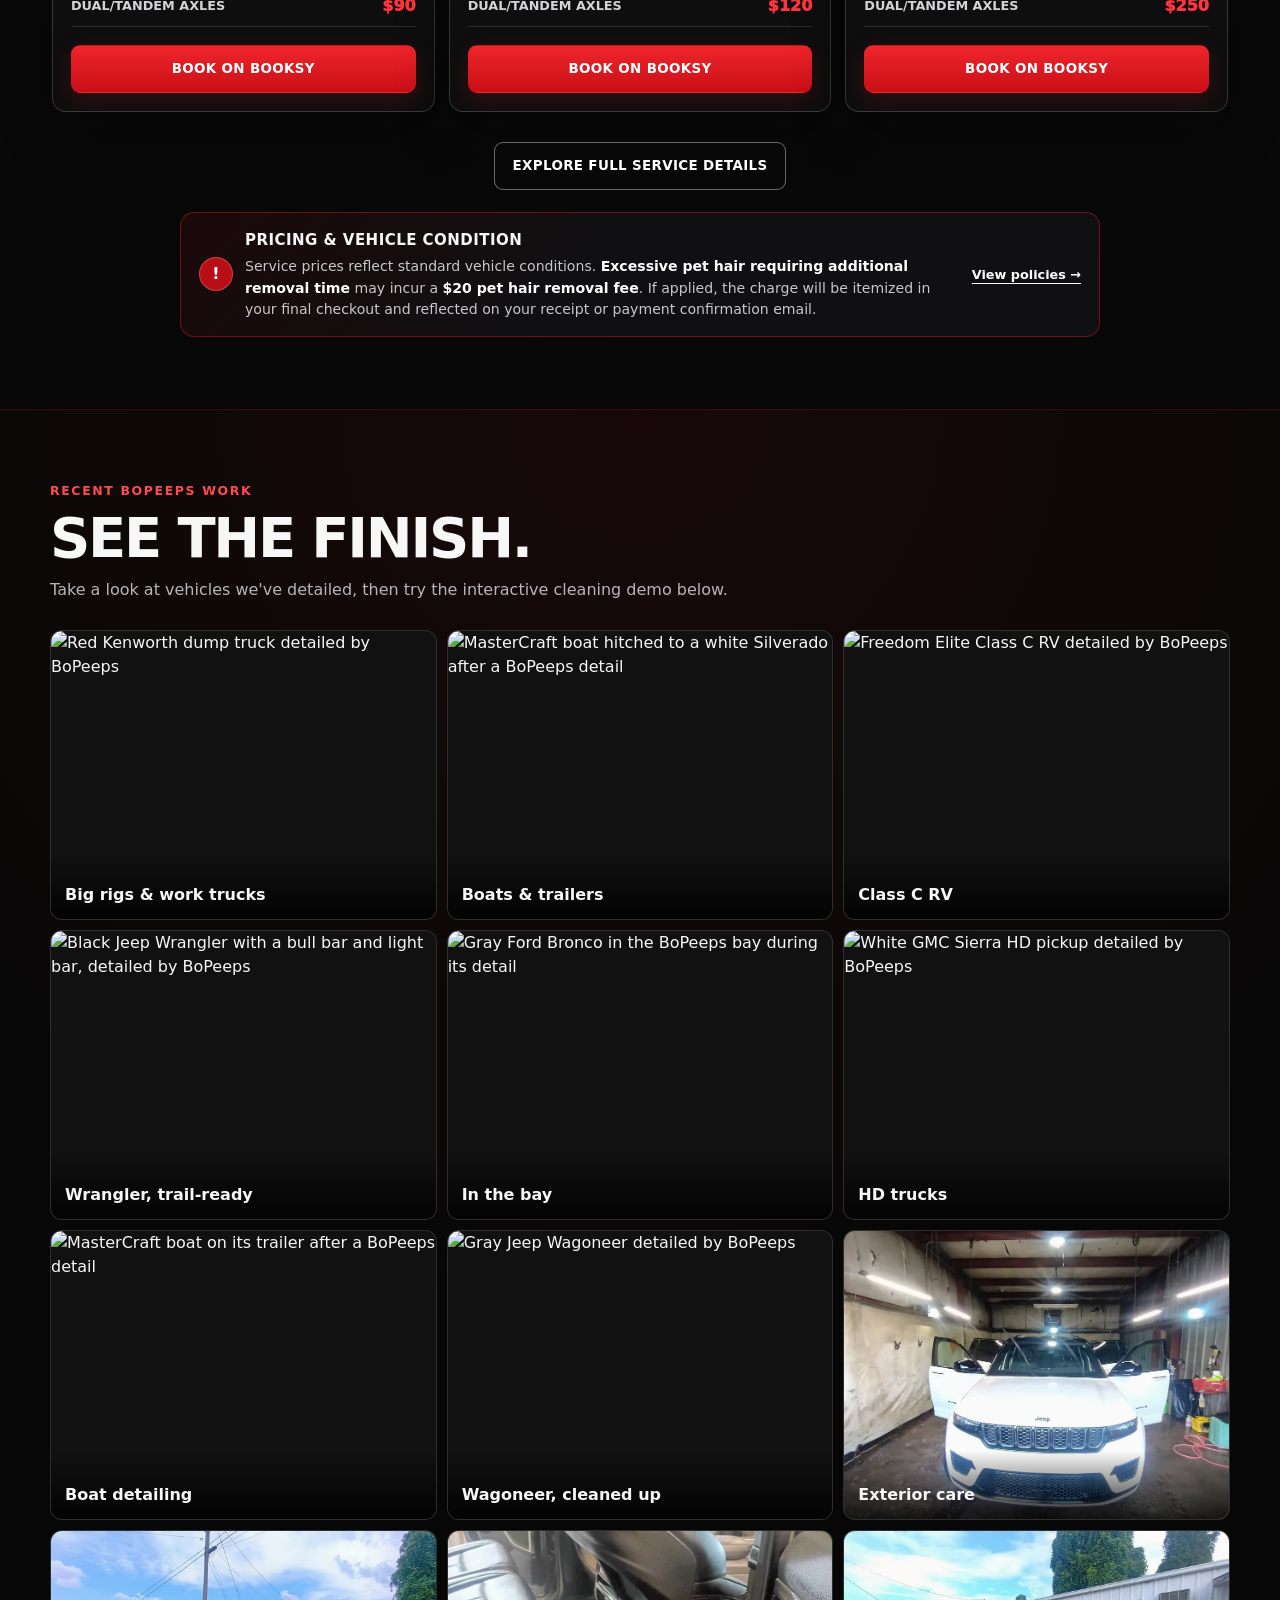
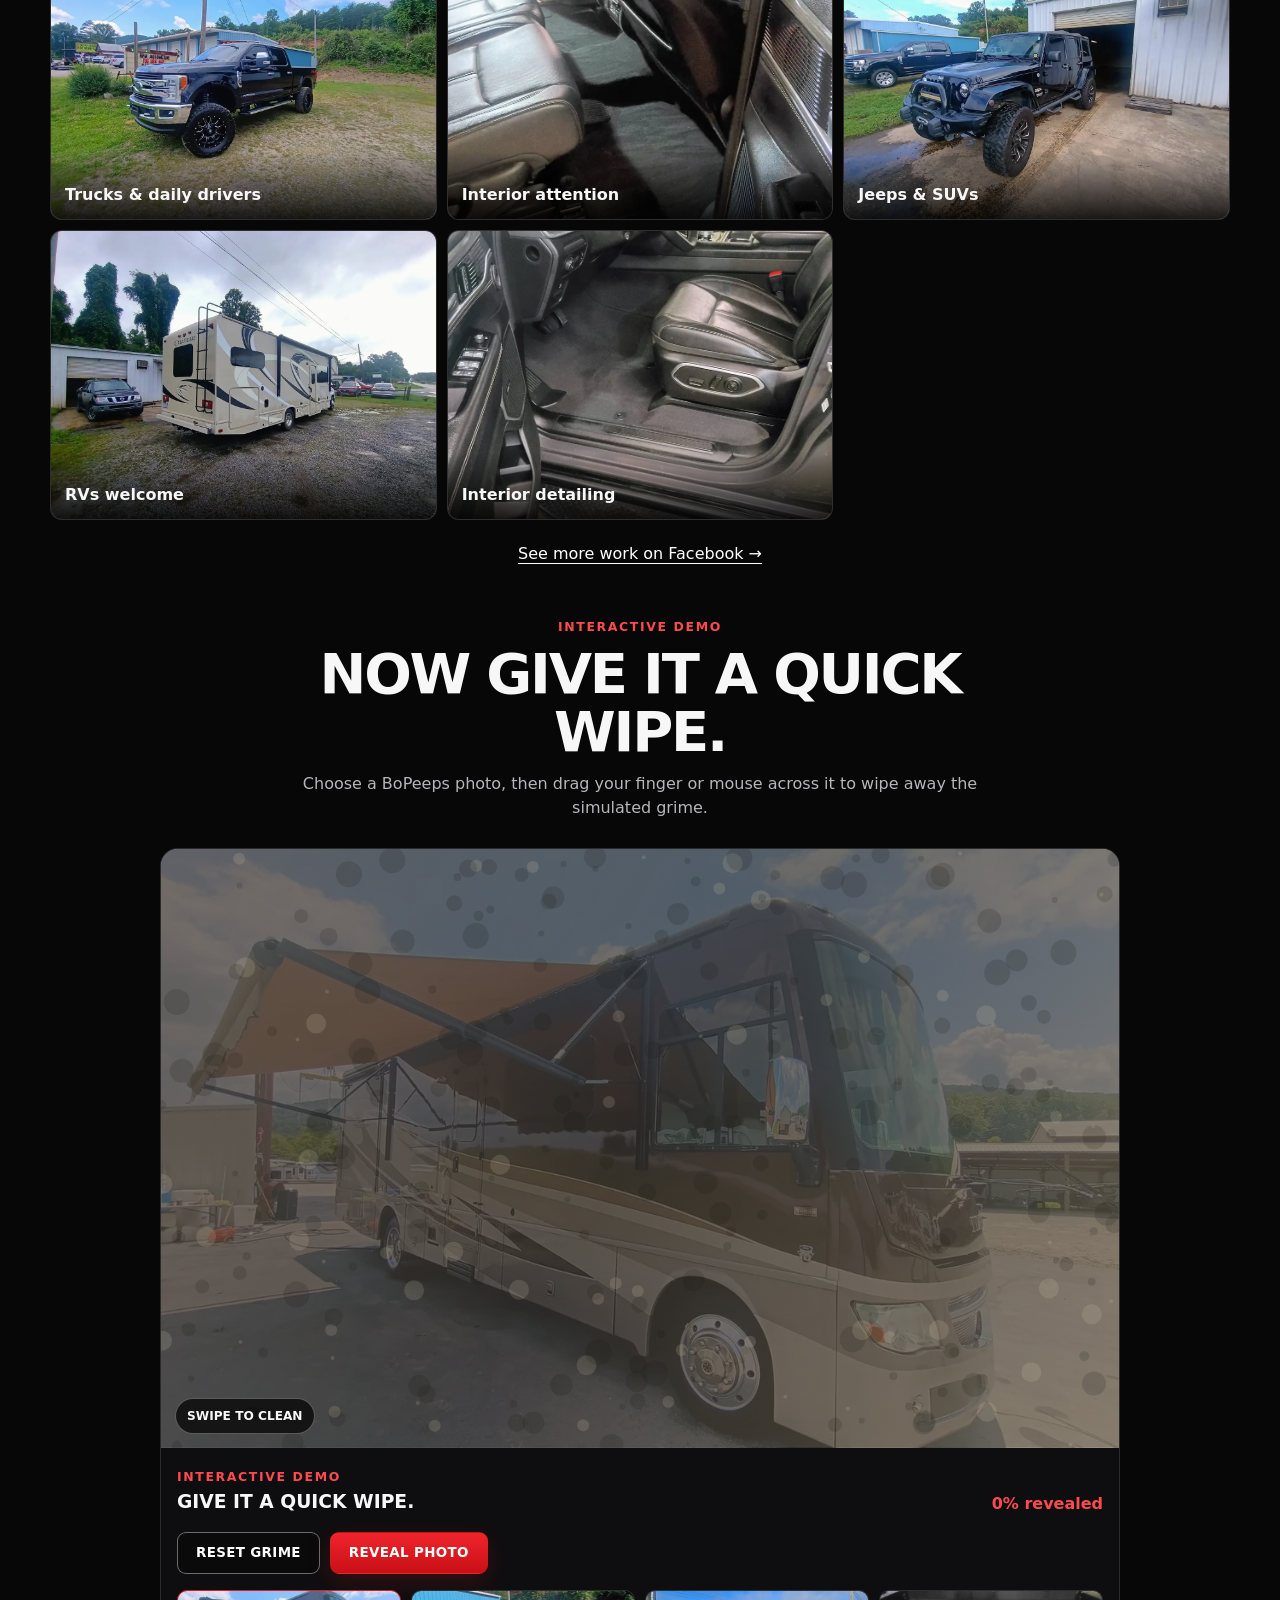
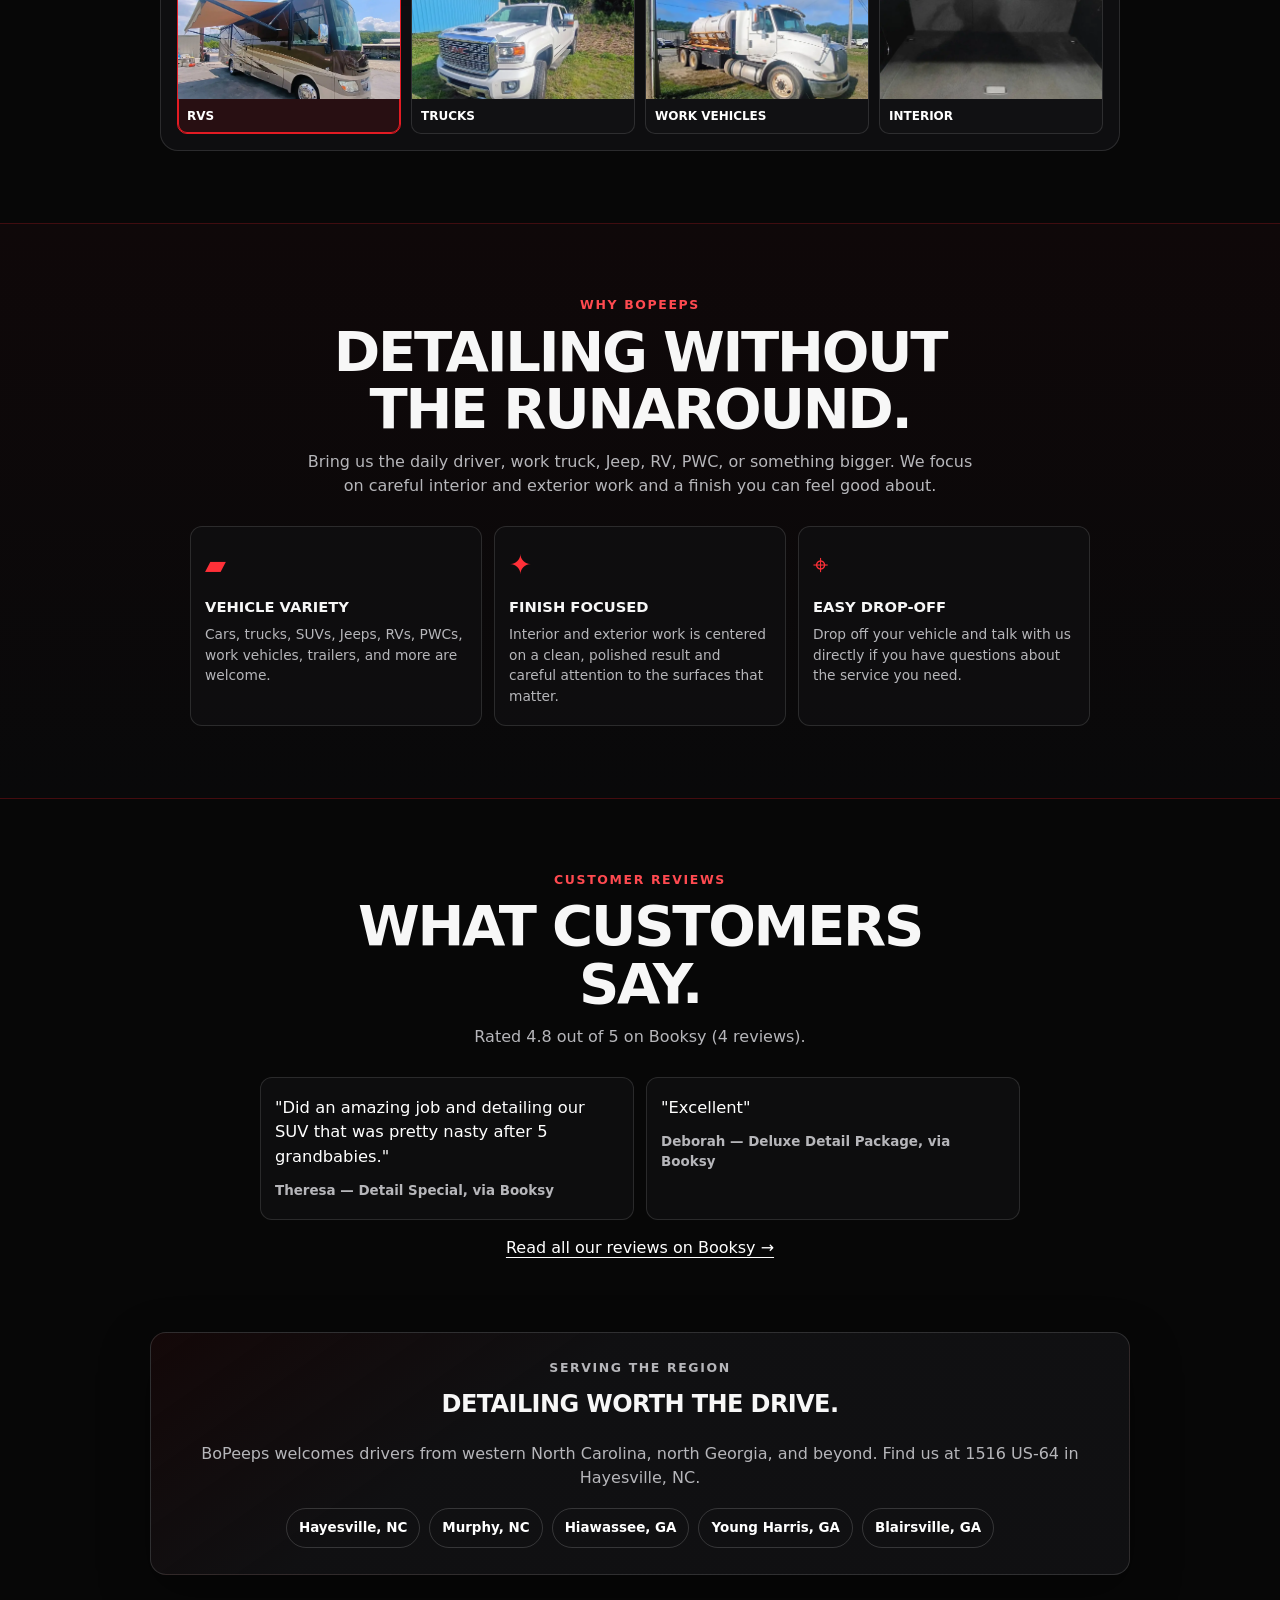
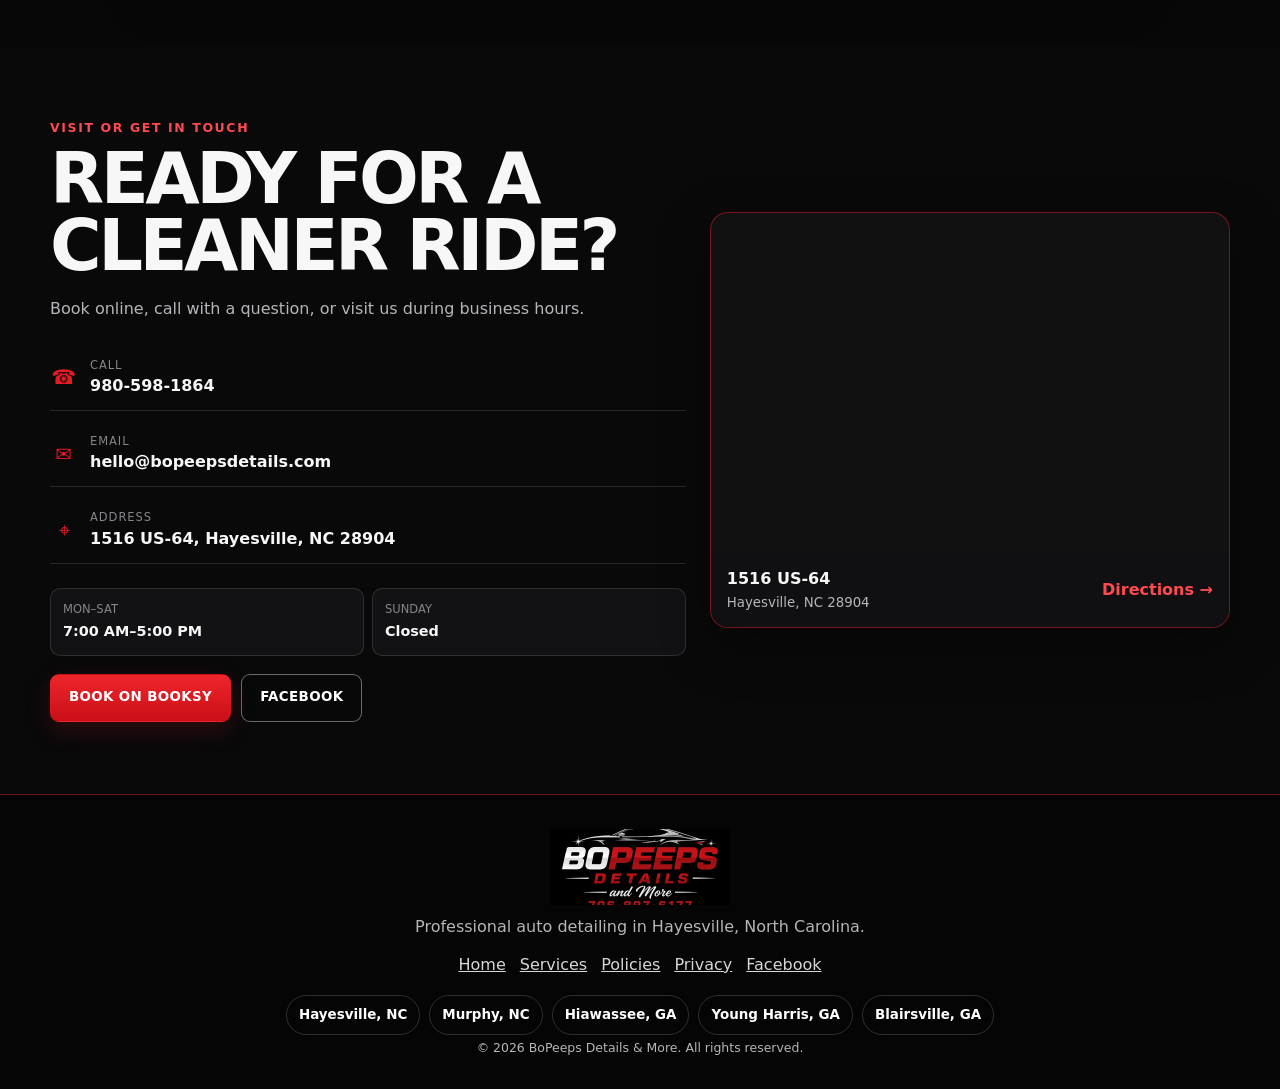
==== commit 88e5eac8: "Remove duplicate Recent Work section; newest photos lead the gallery (owner feedback: Recent Work an" ====
--- a/index.html
+++ b/index.html
@@ -51,9 +51,8 @@
       <article class="service-card"><div class="service-art service-art-interior"><img src="assets-v3/service-interior.webp" width="1254" height="1254" loading="lazy" alt="Vehicle interior with a detailing brush and microfiber towels artwork" /></div><div class="service-body"><h3>Deluxe Detail Package</h3><p>Everything in Express Wash And Spray Wax, plus tire shine, dash and console dressing, interior wipe-down, door jambs, and windows inside and out.</p><dl class="service-prices"><div><dt>Small cars</dt><dd>$85</dd></div><div><dt>SUVs &amp; trucks</dt><dd>$100</dd></div><div><dt>Dual/tandem axles</dt><dd>$120</dd></div></dl><a class="button button-primary button-full" data-booksy-open href="https://booksy.com/en-us/1808686_bopeeps-detail-more_other_26564_hayesville" target="_blank" rel="noopener">Book on Booksy</a></div></article>
       <article class="service-card"><div class="service-art service-art-premium"><img src="assets-v3/service-premium.webp" width="1254" height="1254" loading="lazy" alt="BoPeeps branded truck and shield artwork" /></div><div class="service-body"><h3>Premium Detail Package</h3><p>Our ultimate complete interior and exterior detail, with every surface deep-cleaned, protected, and finished with premium products.</p><dl class="service-prices"><div><dt>Small cars</dt><dd>$150</dd></div><div><dt>SUVs &amp; trucks</dt><dd>$200</dd></div><div><dt>Dual/tandem axles</dt><dd>$250</dd></div></dl><a class="button button-primary button-full" data-booksy-open href="https://booksy.com/en-us/1808686_bopeeps-detail-more_other_26564_hayesville" target="_blank" rel="noopener">Book on Booksy</a></div></article>
     </div><div class="centered service-footer"><a class="button button-outline" href="services.html">Explore full service details</a></div><aside class="pricing-notice" aria-labelledby="pricing-notice-title"><span class="pricing-notice-mark" aria-hidden="true">!</span><div><h3 id="pricing-notice-title">Pricing & Vehicle Condition</h3><p>Service prices reflect standard vehicle conditions. <strong>Excessive pet hair requiring additional removal time</strong> may incur a <strong>$20 pet hair removal fee</strong>. If applied, the charge will be itemized in your final checkout and reflected on your receipt or payment confirmation email.</p></div><a class="pricing-notice-link" href="policies.html">View policies →</a></aside></div></section>
-    <section class="section work-section" id="work"><div class="shell"><div class="section-heading"><p class="eyebrow">Recent BoPeeps Work</p><h2>See the finish.</h2><p>Take a look at vehicles we've detailed, then try the interactive cleaning demo below.</p></div><div class="gallery-grid" aria-label="BoPeeps detailing gallery"><figure><img src="assets-v3/gallery-exterior-care-optimized.webp" width="1200" height="1600" loading="lazy" alt="White Jeep receiving exterior care at the BoPeeps shop" /><figcaption>Exterior care</figcaption></figure><figure><img src="assets-v3/gallery-photo-8-optimized.webp" width="1600" height="1200" loading="lazy" alt="Black lifted pickup truck detailed by BoPeeps" /><figcaption>Trucks & daily drivers</figcaption></figure><figure><img src="assets-v3/gallery-photo-14-optimized.webp" width="1200" height="1600" loading="lazy" alt="Dark vehicle seating photographed for interior detailing" /><figcaption>Interior attention</figcaption></figure><figure><img src="assets-v3/gallery-photo-21-optimized.webp" width="1600" height="1200" loading="lazy" alt="Black Jeep outside the BoPeeps shop" /><figcaption>Jeeps & SUVs</figcaption></figure><figure><img src="assets-v3/gallery-photo-25-optimized.webp" width="1600" height="1200" loading="lazy" alt="Large RV serviced by BoPeeps" /><figcaption>RVs welcome</figcaption></figure><figure><img src="assets-v3/gallery-real-local-work-optimized.webp" width="1200" height="1600" loading="lazy" alt="Detailed black vehicle interior photographed at the BoPeeps shop" /><figcaption>Interior detailing</figcaption></figure><figure><img src="assets-v3/kenworth-dump-truck-optimized.webp" width="1600" height="1200" loading="lazy" alt="Red Kenworth dump truck detailed by BoPeeps" /><figcaption>Big rigs &amp; work trucks</figcaption></figure><figure><img src="assets-v3/boat-silverado-optimized.webp" width="1600" height="1200" loading="lazy" alt="MasterCraft boat hitched to a white Silverado after a BoPeeps detail" /><figcaption>Boats &amp; trailers</figcaption></figure><figure><img src="assets-v3/boat-closeup-optimized.webp" width="1600" height="1200" loading="lazy" alt="MasterCraft boat on its trailer after a BoPeeps detail" /><figcaption>Boat detailing</figcaption></figure><figure><img src="assets-v3/rv-freedom-elite-optimized.webp" width="1200" height="1600" loading="lazy" alt="Freedom Elite Class C RV detailed by BoPeeps" /><figcaption>Class C RV</figcaption></figure><figure><img src="assets-v3/jeep-wrangler-front-optimized.webp" width="1200" height="1600" loading="lazy" alt="Black Jeep Wrangler with a bull bar and light bar, detailed by BoPeeps" /><figcaption>Wrangler, trail-ready</figcaption></figure><figure><img src="assets-v3/gmc-sierra-hd-optimized.webp" width="1200" height="1600" loading="lazy" alt="White GMC Sierra HD pickup detailed by BoPeeps" /><figcaption>HD trucks</figcaption></figure><figure><img src="assets-v3/ford-bronco-bay-optimized.webp" width="1200" height="1600" loading="lazy" alt="Gray Ford Bronco in the BoPeeps bay during its detail" /><figcaption>In the bay</figcaption></figure><figure><img src="assets-v3/wagoneer-exterior-optimized.webp" width="1600" height="1200" loading="lazy" alt="Gray Jeep Wagoneer detailed by BoPeeps" /><figcaption>Wagoneer, cleaned up</figcaption></figure></div><div class="centered gallery-footer"><a class="text-link" href="https://www.facebook.com/people/BoPeeps-Detail/61591634832181/" target="_blank" rel="noopener">See more work on Facebook →</a></div><div class="section-heading centered"><p class="eyebrow">Interactive demo</p><h2>Now give it a quick wipe.</h2><p>Choose a BoPeeps photo, then drag your finger or mouse across it to wipe away the simulated grime.</p></div><div class="work-grid"><article class="reveal-card"><div class="reveal-stage" data-scrub-stage><img src="assets-v3/scrub-photo-6-optimized.webp" width="1600" height="1200" loading="lazy" alt="RV detailing example photographed by BoPeeps" data-scrub-image /><canvas aria-label="Interactive simulated grime layer. Drag to reveal the selected BoPeeps photo." data-scrub-canvas></canvas><div class="shine" aria-hidden="true"></div><div class="reveal-tip" data-scrub-tip>Swipe to clean</div></div><div class="reveal-copy"><div><span class="eyebrow">Interactive demo</span><h3>Give it a quick wipe.</h3></div><p class="reveal-status" data-scrub-status aria-live="polite">0% revealed</p></div><div class="scrub-controls" aria-label="Interactive photo controls"><button class="button button-outline" type="button" data-scrub-reset>Reset grime</button><button class="button button-primary" type="button" data-scrub-reveal>Reveal photo</button></div><div class="scrub-choices" aria-label="Choose a BoPeeps photo to clean"><button class="scrub-choice" type="button" aria-pressed="true" data-scrub-choice="rvs" data-scrub-src="assets-v3/scrub-photo-6-optimized.webp" data-scrub-alt="RV detailing example photographed by BoPeeps"><img src="assets-v3/scrub-photo-6-optimized.webp" width="1600" height="1200" loading="lazy" alt="" /><span>RVs</span></button><button class="scrub-choice" type="button" aria-pressed="false" data-scrub-choice="trucks" data-scrub-src="assets-v3/scrub-photo-10-optimized.webp" data-scrub-alt="Truck detailing example photographed by BoPeeps"><img src="assets-v3/scrub-photo-10-optimized.webp" width="1200" height="1600" loading="lazy" alt="" /><span>Trucks</span></button><button class="scrub-choice" type="button" aria-pressed="false" data-scrub-choice="work-vehicles" data-scrub-src="assets-v3/scrub-work-vehicles-optimized.webp" data-scrub-alt="Work vehicle detailing example photographed by BoPeeps"><img src="assets-v3/scrub-work-vehicles-optimized.webp" width="1200" height="1600" loading="lazy" alt="" /><span>Work Vehicles</span></button><button class="scrub-choice" type="button" aria-pressed="false" data-scrub-choice="interior" data-scrub-src="assets-v3/scrub-photo-15-optimized.webp" data-scrub-alt="Vehicle interior detailing example photographed by BoPeeps"><img src="assets-v3/scrub-photo-15-optimized.webp" width="1200" height="1600" loading="lazy" alt="" /><span>Interior</span></button></div></article></div></div></section>
+    <section class="section work-section" id="work"><div class="shell"><div class="section-heading"><p class="eyebrow">Recent BoPeeps Work</p><h2>See the finish.</h2><p>Take a look at vehicles we've detailed, then try the interactive cleaning demo below.</p></div><div class="gallery-grid" aria-label="BoPeeps detailing gallery"><figure><img src="assets-v3/kenworth-dump-truck-optimized.webp" width="1600" height="1200" loading="lazy" alt="Red Kenworth dump truck detailed by BoPeeps" /><figcaption>Big rigs &amp; work trucks</figcaption></figure><figure><img src="assets-v3/boat-silverado-optimized.webp" width="1600" height="1200" loading="lazy" alt="MasterCraft boat hitched to a white Silverado after a BoPeeps detail" /><figcaption>Boats &amp; trailers</figcaption></figure><figure><img src="assets-v3/rv-freedom-elite-optimized.webp" width="1200" height="1600" loading="lazy" alt="Freedom Elite Class C RV detailed by BoPeeps" /><figcaption>Class C RV</figcaption></figure><figure><img src="assets-v3/jeep-wrangler-front-optimized.webp" width="1200" height="1600" loading="lazy" alt="Black Jeep Wrangler with a bull bar and light bar, detailed by BoPeeps" /><figcaption>Wrangler, trail-ready</figcaption></figure><figure><img src="assets-v3/ford-bronco-bay-optimized.webp" width="1200" height="1600" loading="lazy" alt="Gray Ford Bronco in the BoPeeps bay during its detail" /><figcaption>In the bay</figcaption></figure><figure><img src="assets-v3/gmc-sierra-hd-optimized.webp" width="1200" height="1600" loading="lazy" alt="White GMC Sierra HD pickup detailed by BoPeeps" /><figcaption>HD trucks</figcaption></figure><figure><img src="assets-v3/boat-closeup-optimized.webp" width="1600" height="1200" loading="lazy" alt="MasterCraft boat on its trailer after a BoPeeps detail" /><figcaption>Boat detailing</figcaption></figure><figure><img src="assets-v3/wagoneer-exterior-optimized.webp" width="1600" height="1200" loading="lazy" alt="Gray Jeep Wagoneer detailed by BoPeeps" /><figcaption>Wagoneer, cleaned up</figcaption></figure><figure><img src="assets-v3/gallery-exterior-care-optimized.webp" width="1200" height="1600" loading="lazy" alt="White Jeep receiving exterior care at the BoPeeps shop" /><figcaption>Exterior care</figcaption></figure><figure><img src="assets-v3/gallery-photo-8-optimized.webp" width="1600" height="1200" loading="lazy" alt="Black lifted pickup truck detailed by BoPeeps" /><figcaption>Trucks & daily drivers</figcaption></figure><figure><img src="assets-v3/gallery-photo-14-optimized.webp" width="1200" height="1600" loading="lazy" alt="Dark vehicle seating photographed for interior detailing" /><figcaption>Interior attention</figcaption></figure><figure><img src="assets-v3/gallery-photo-21-optimized.webp" width="1600" height="1200" loading="lazy" alt="Black Jeep outside the BoPeeps shop" /><figcaption>Jeeps & SUVs</figcaption></figure><figure><img src="assets-v3/gallery-photo-25-optimized.webp" width="1600" height="1200" loading="lazy" alt="Large RV serviced by BoPeeps" /><figcaption>RVs welcome</figcaption></figure><figure><img src="assets-v3/gallery-real-local-work-optimized.webp" width="1200" height="1600" loading="lazy" alt="Detailed black vehicle interior photographed at the BoPeeps shop" /><figcaption>Interior detailing</figcaption></figure></div><div class="centered gallery-footer"><a class="text-link" href="https://www.facebook.com/people/BoPeeps-Detail/61591634832181/" target="_blank" rel="noopener">See more work on Facebook →</a></div><div class="section-heading centered"><p class="eyebrow">Interactive demo</p><h2>Now give it a quick wipe.</h2><p>Choose a BoPeeps photo, then drag your finger or mouse across it to wipe away the simulated grime.</p></div><div class="work-grid"><article class="reveal-card"><div class="reveal-stage" data-scrub-stage><img src="assets-v3/scrub-photo-6-optimized.webp" width="1600" height="1200" loading="lazy" alt="RV detailing example photographed by BoPeeps" data-scrub-image /><canvas aria-label="Interactive simulated grime layer. Drag to reveal the selected BoPeeps photo." data-scrub-canvas></canvas><div class="shine" aria-hidden="true"></div><div class="reveal-tip" data-scrub-tip>Swipe to clean</div></div><div class="reveal-copy"><div><span class="eyebrow">Interactive demo</span><h3>Give it a quick wipe.</h3></div><p class="reveal-status" data-scrub-status aria-live="polite">0% revealed</p></div><div class="scrub-controls" aria-label="Interactive photo controls"><button class="button button-outline" type="button" data-scrub-reset>Reset grime</button><button class="button button-primary" type="button" data-scrub-reveal>Reveal photo</button></div><div class="scrub-choices" aria-label="Choose a BoPeeps photo to clean"><button class="scrub-choice" type="button" aria-pressed="true" data-scrub-choice="rvs" data-scrub-src="assets-v3/scrub-photo-6-optimized.webp" data-scrub-alt="RV detailing example photographed by BoPeeps"><img src="assets-v3/scrub-photo-6-optimized.webp" width="1600" height="1200" loading="lazy" alt="" /><span>RVs</span></button><button class="scrub-choice" type="button" aria-pressed="false" data-scrub-choice="trucks" data-scrub-src="assets-v3/scrub-photo-10-optimized.webp" data-scrub-alt="Truck detailing example photographed by BoPeeps"><img src="assets-v3/scrub-photo-10-optimized.webp" width="1200" height="1600" loading="lazy" alt="" /><span>Trucks</span></button><button class="scrub-choice" type="button" aria-pressed="false" data-scrub-choice="work-vehicles" data-scrub-src="assets-v3/scrub-work-vehicles-optimized.webp" data-scrub-alt="Work vehicle detailing example photographed by BoPeeps"><img src="assets-v3/scrub-work-vehicles-optimized.webp" width="1200" height="1600" loading="lazy" alt="" /><span>Work Vehicles</span></button><button class="scrub-choice" type="button" aria-pressed="false" data-scrub-choice="interior" data-scrub-src="assets-v3/scrub-photo-15-optimized.webp" data-scrub-alt="Vehicle interior detailing example photographed by BoPeeps"><img src="assets-v3/scrub-photo-15-optimized.webp" width="1200" height="1600" loading="lazy" alt="" /><span>Interior</span></button></div></article></div></div></section>
     <section class="section about-section" id="about"><div class="shell"><div class="section-heading centered"><p class="eyebrow">Why BoPeeps</p><h2>Detailing without the runaround.</h2><p>Bring us the daily driver, work truck, Jeep, RV, PWC, or something bigger. We focus on careful interior and exterior work and a finish you can feel good about.</p></div><div class="benefit-grid"><article><span aria-hidden="true">▰</span><h3>Vehicle variety</h3><p>Cars, trucks, SUVs, Jeeps, RVs, PWCs, work vehicles, trailers, and more are welcome.</p></article><article><span aria-hidden="true">✦</span><h3>Finish focused</h3><p>Interior and exterior work is centered on a clean, polished result and careful attention to the surfaces that matter.</p></article><article><span aria-hidden="true">⌖</span><h3>Easy drop-off</h3><p>Drop off your vehicle and talk with us directly if you have questions about the service you need.</p></article></div></div></section>
-    <section class="section recent-work-section" id="recent-work"><div class="shell"><div class="section-heading"><p class="eyebrow">Recent work</p><h2>Fresh from the shop.</h2><p>A few of the vehicles we have detailed most recently.</p></div><!-- Recent work photos: swap the figure blocks below to feature different vehicles. --><div class="gallery-grid" aria-label="Recent BoPeeps work"><figure><img src="assets-v3/kenworth-dump-truck-optimized.webp" width="1600" height="1200" loading="lazy" alt="Red Kenworth dump truck detailed by BoPeeps" /><figcaption>Big rigs &amp; work trucks</figcaption></figure><figure><img src="assets-v3/boat-silverado-optimized.webp" width="1600" height="1200" loading="lazy" alt="MasterCraft boat hitched to a white Silverado after a BoPeeps detail" /><figcaption>Boats &amp; trailers</figcaption></figure><figure><img src="assets-v3/rv-freedom-elite-optimized.webp" width="1200" height="1600" loading="lazy" alt="Freedom Elite Class C RV detailed by BoPeeps" /><figcaption>Class C RV</figcaption></figure><figure><img src="assets-v3/jeep-wrangler-front-optimized.webp" width="1200" height="1600" loading="lazy" alt="Black Jeep Wrangler with a bull bar and light bar, detailed by BoPeeps" /><figcaption>Wrangler, trail-ready</figcaption></figure><figure><img src="assets-v3/ford-bronco-bay-optimized.webp" width="1200" height="1600" loading="lazy" alt="Gray Ford Bronco in the BoPeeps bay during its detail" /><figcaption>In the bay</figcaption></figure><figure><img src="assets-v3/gmc-sierra-hd-optimized.webp" width="1200" height="1600" loading="lazy" alt="White GMC Sierra HD pickup detailed by BoPeeps" /><figcaption>HD trucks</figcaption></figure></div><div class="centered gallery-footer"><a class="text-link" href="#work">See more in the gallery</a> · <a class="text-link" href="https://www.facebook.com/people/BoPeeps-Detail/61591634832181/" target="_blank" rel="noopener">See more work on Facebook →</a></div></div></section>
     <section class="section reviews-section" id="reviews"><div class="shell"><div class="section-heading centered"><p class="eyebrow">Customer reviews</p><h2>What customers say.</h2><p>Rated 4.8 out of 5 on Booksy (4 reviews).</p></div><div class="benefit-grid review-grid"><article class="review-card"><blockquote><p>"Did an amazing job and detailing our SUV that was pretty nasty after 5 grandbabies."</p></blockquote><footer>Theresa — Detail Special, via Booksy</footer></article><article class="review-card"><blockquote><p>"Excellent"</p></blockquote><footer>Deborah — Deluxe Detail Package, via Booksy</footer></article></div><div class="centered service-footer"><a class="text-link" href="https://booksy.com/en-us/1808686_bopeeps-detail-more_other_26564_hayesville" target="_blank" rel="noopener">Read all our reviews on Booksy →</a></div></div></section>
     <section class="section home-service-area" aria-labelledby="service-area-title"><div class="shell"><article class="seo-card"><p class="eyebrow">Serving the region</p><h2 id="service-area-title">Detailing worth the drive.</h2><p>BoPeeps welcomes drivers from western North Carolina, north Georgia, and beyond. Find us at 1516 US-64 in Hayesville, NC.</p><div class="seo-area-links"><a href="auto-detailing-hayesville-nc.html">Hayesville, NC</a><a href="auto-detailing-murphy-nc.html">Murphy, NC</a><a href="auto-detailing-hiawassee-ga.html">Hiawassee, GA</a><a href="auto-detailing-young-harris-ga.html">Young Harris, GA</a><a href="auto-detailing-blairsville-ga.html">Blairsville, GA</a></div></article></div></section>
     <section class="section contact-section" id="contact"><div class="shell contact-layout"><div class="contact-copy"><p class="eyebrow">Visit or get in touch</p><h2>Ready for a cleaner ride?</h2><p class="contact-intro">Book online, call with a question, or visit us during business hours.</p><div class="contact-list"><a href="tel:+19805981864"><span aria-hidden="true">☎</span><div><small>Call</small><strong>980-598-1864</strong></div></a><a href="mailto:hello@bopeepsdetails.com"><span aria-hidden="true">✉</span><div><small>Email</small><strong>hello@bopeepsdetails.com</strong></div></a><a href="https://www.google.com/maps/search/?api=1&query=1516%20US-64%2C%20Hayesville%2C%20NC%2028904" target="_blank" rel="noopener"><span aria-hidden="true">⌖</span><div><small>Address</small><strong>1516 US-64, Hayesville, NC 28904</strong></div></a></div><div class="hours-card"><div><span>Mon–Sat</span><strong>7:00 AM–5:00 PM</strong></div><div><span>Sunday</span><strong>Closed</strong></div></div><div class="contact-actions"><a class="button button-primary" data-booksy-open href="https://booksy.com/en-us/1808686_bopeeps-detail-more_other_26564_hayesville" target="_blank" rel="noopener">Book on Booksy</a><a class="button button-outline" href="https://www.facebook.com/people/BoPeeps-Detail/61591634832181/" target="_blank" rel="noopener">Facebook</a></div></div><div class="map-card"><iframe title="Map showing BoPeeps Details & More at 1516 US-64 in Hayesville, North Carolina" src="https://www.google.com/maps?q=1516+US-64,+Hayesville,+NC+28904&z=15&output=embed" loading="lazy" referrerpolicy="no-referrer-when-downgrade" allowfullscreen></iframe><a class="map-caption" href="https://www.google.com/maps/dir/?api=1&amp;destination=1516%20US-64%2C%20Hayesville%2C%20NC%2028904" target="_blank" rel="noopener"><span><strong>1516 US-64</strong><small>Hayesville, NC 28904</small></span><b>Directions →</b></a></div></div></section>
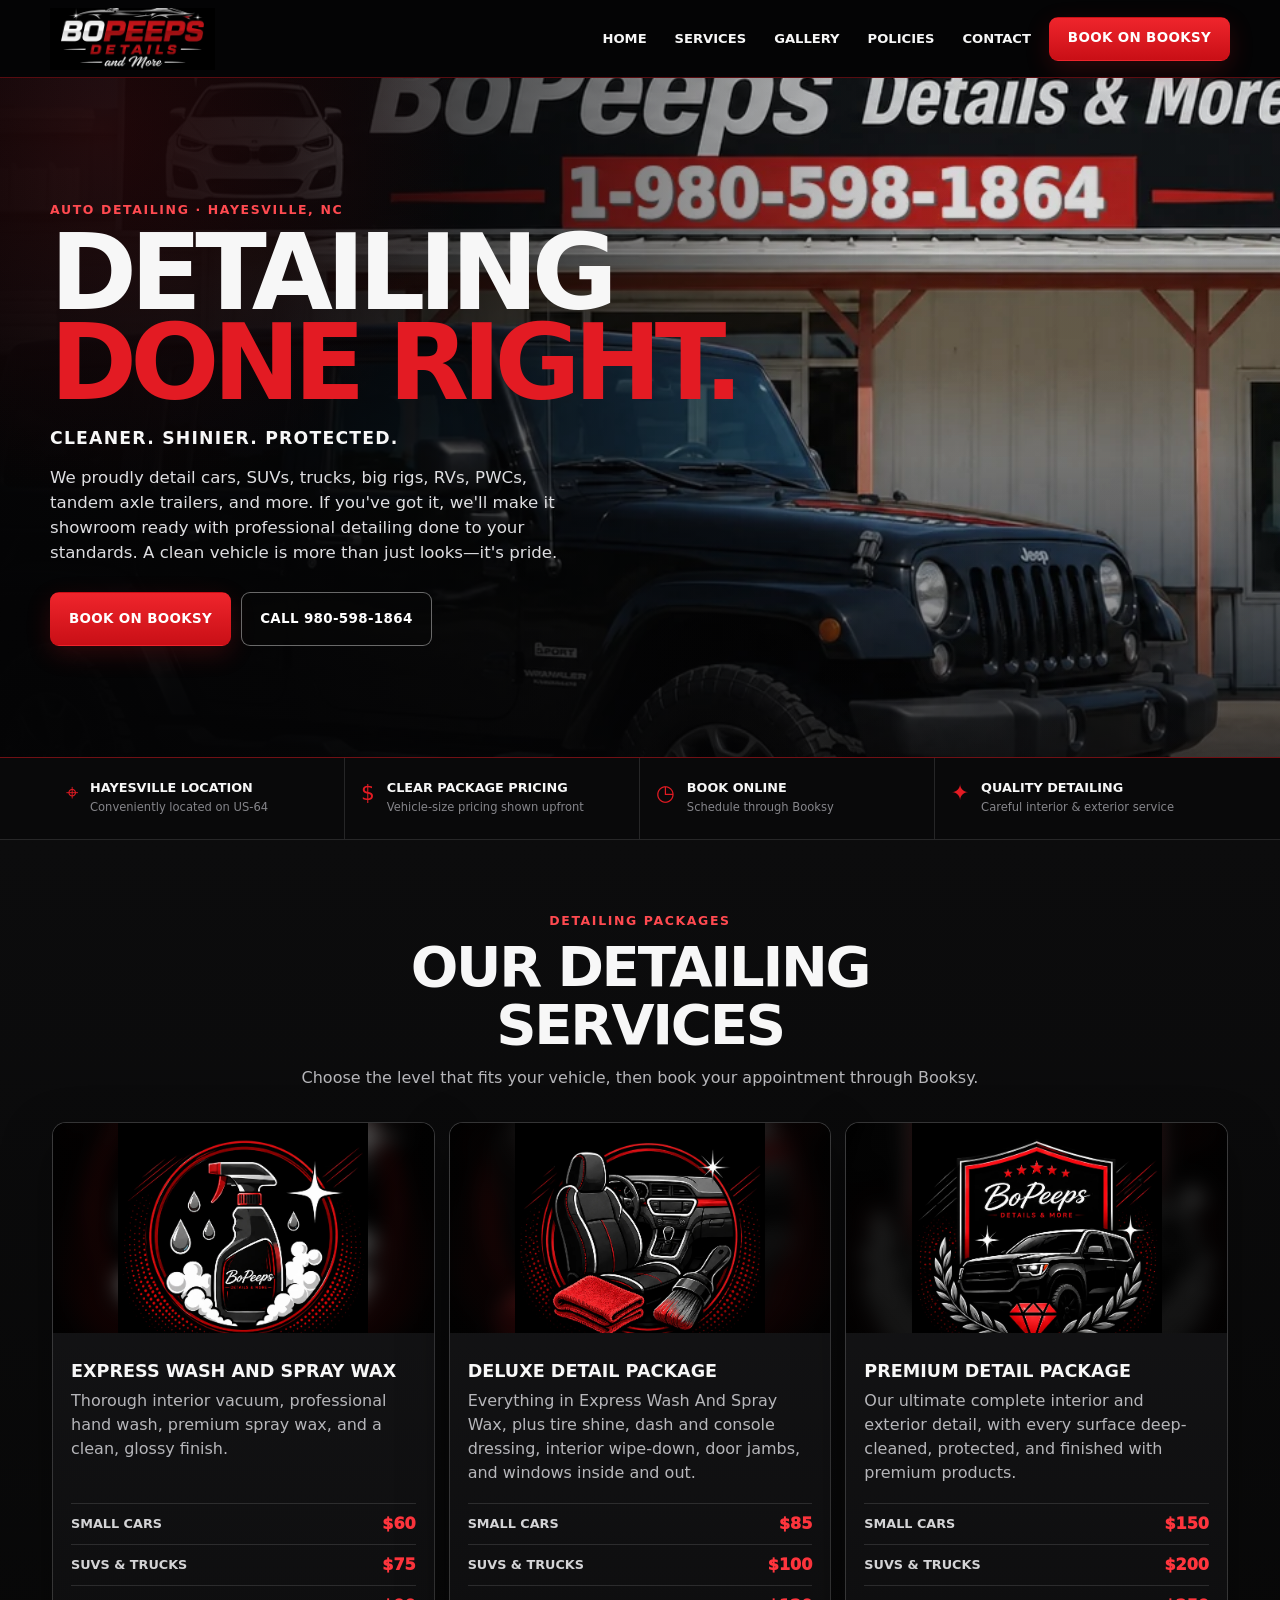
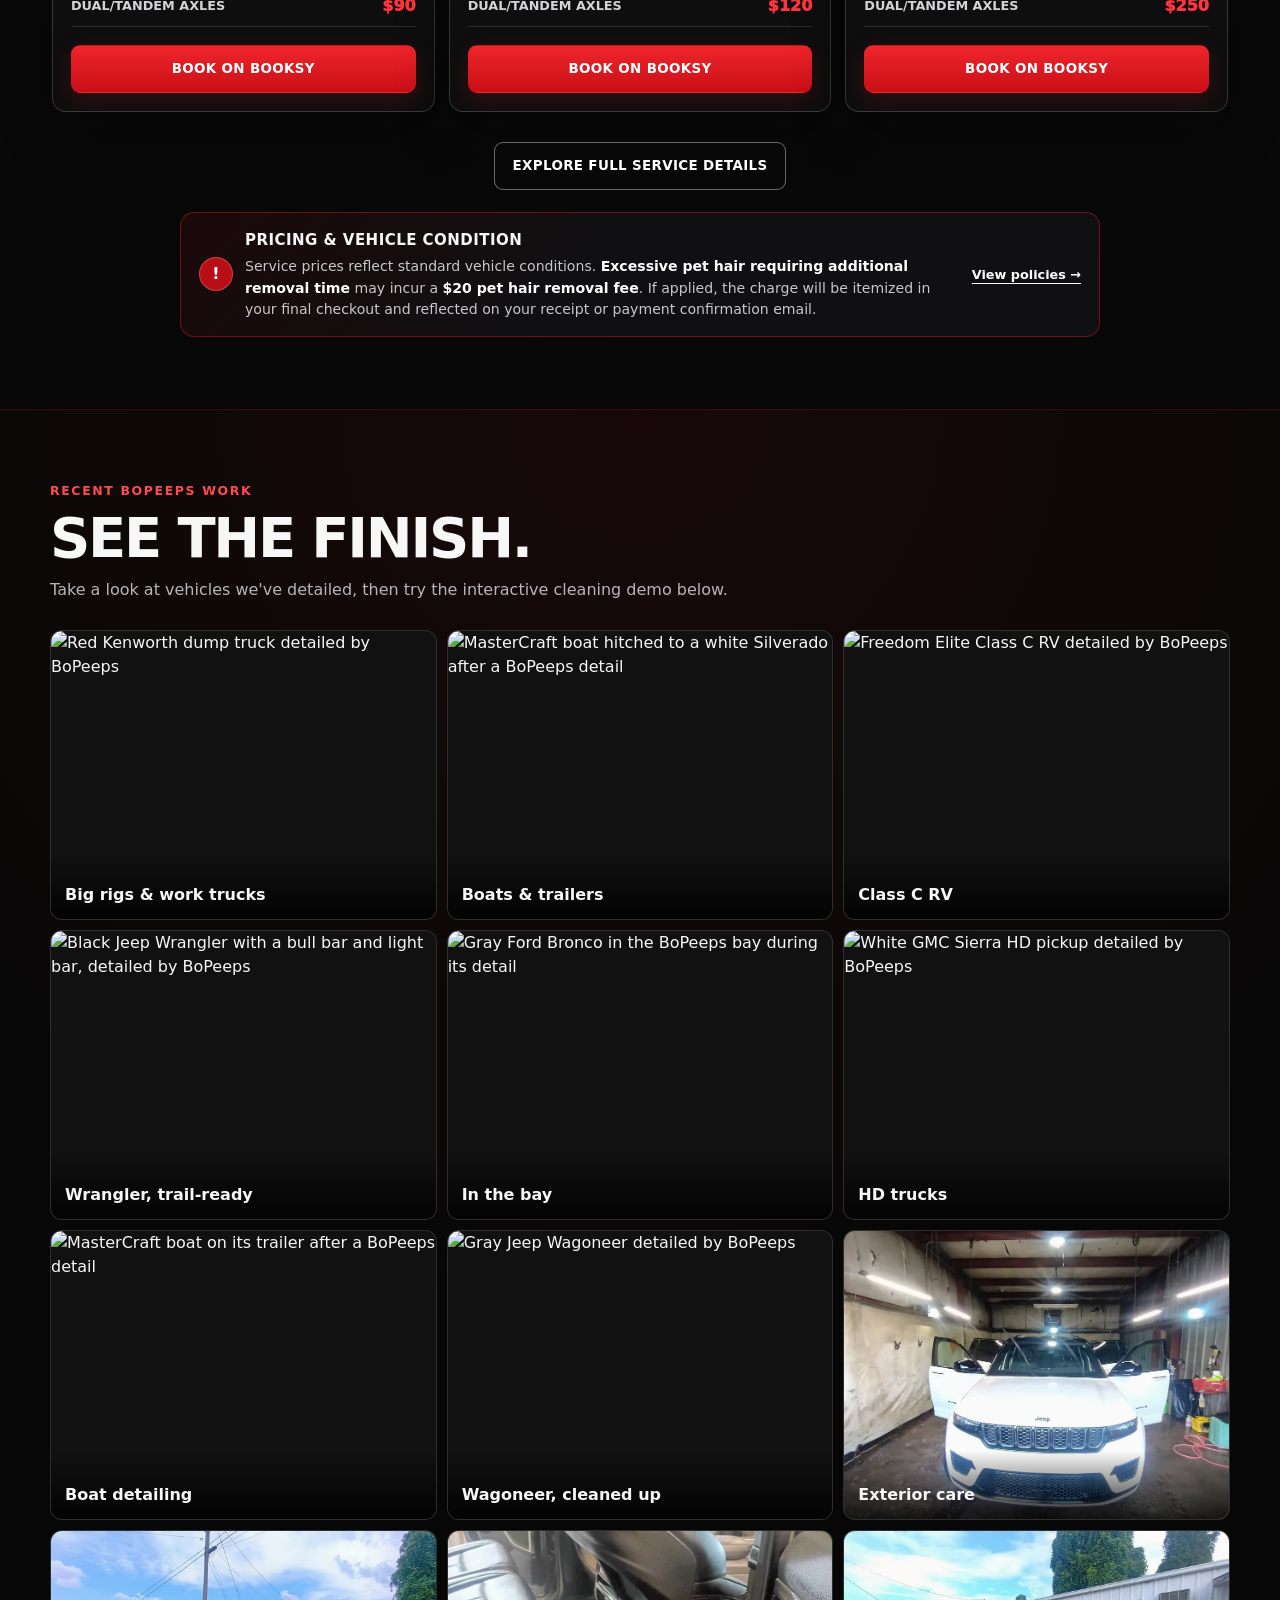
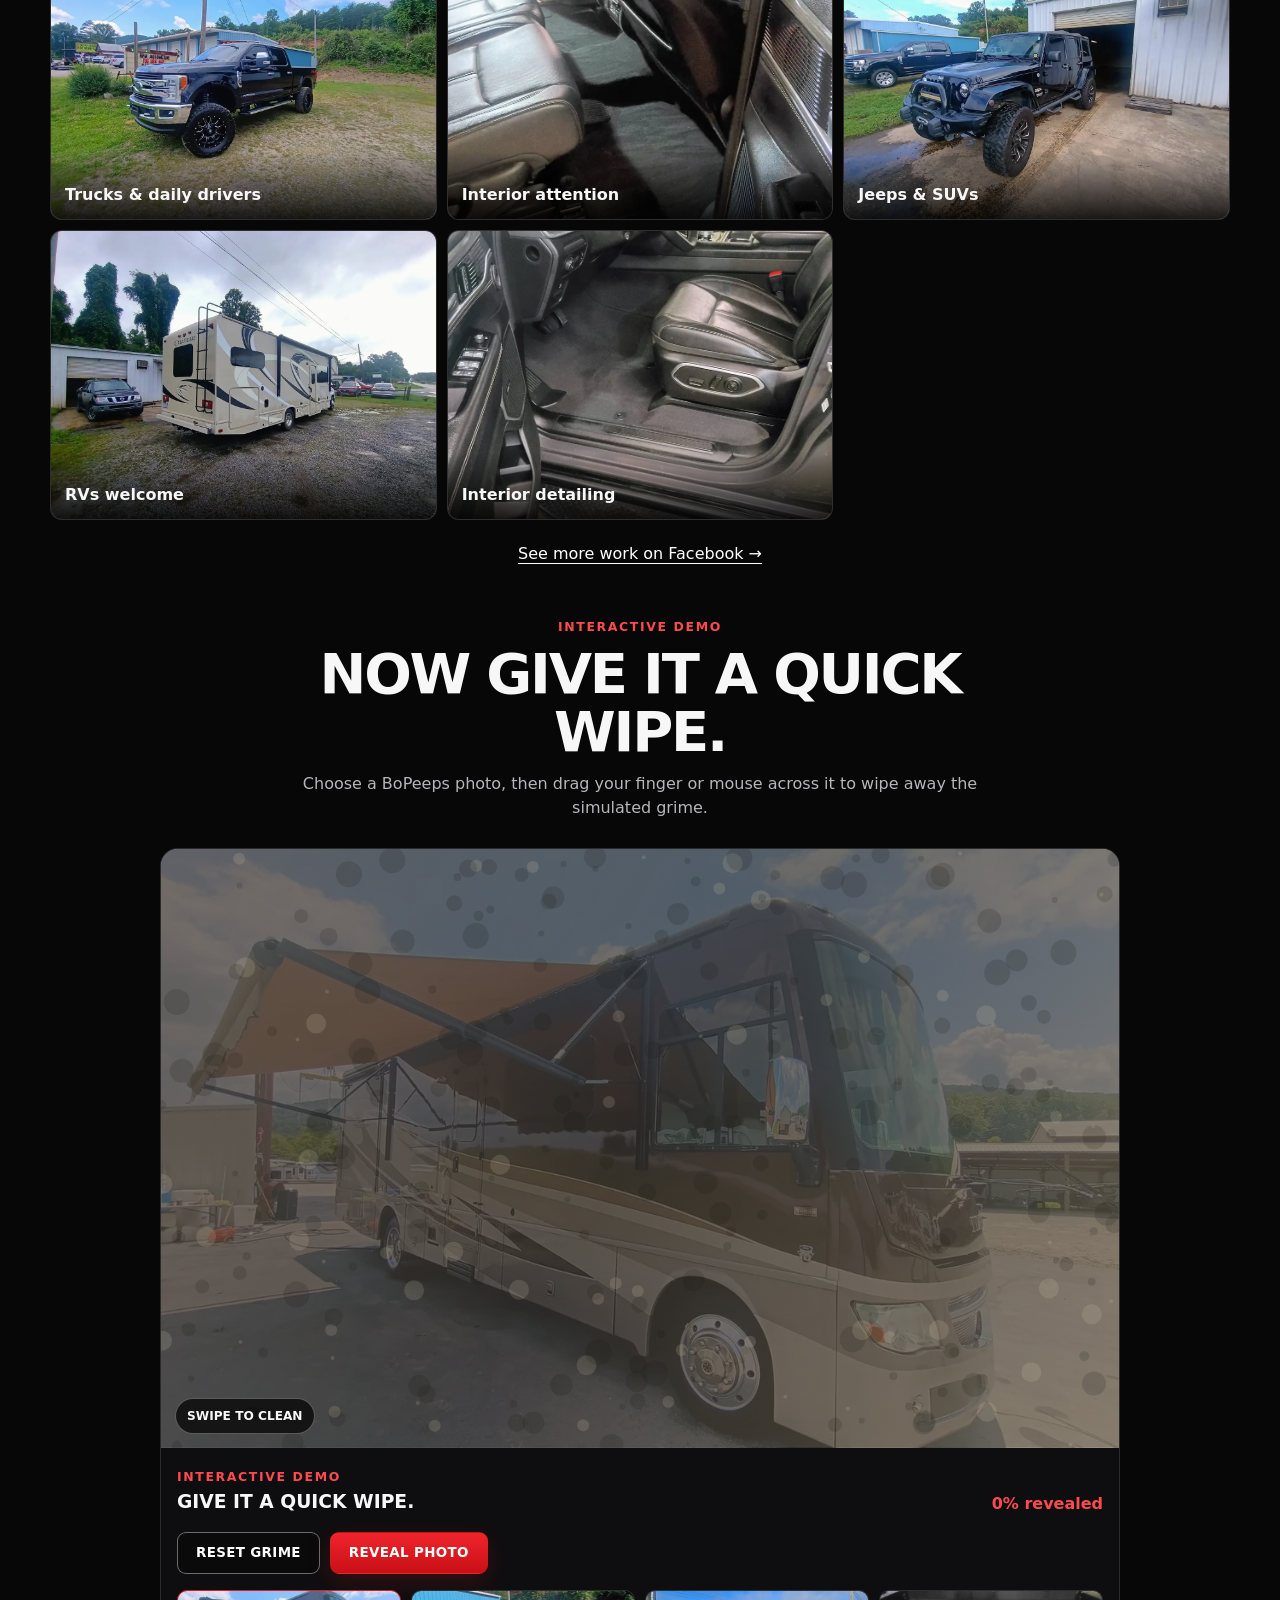
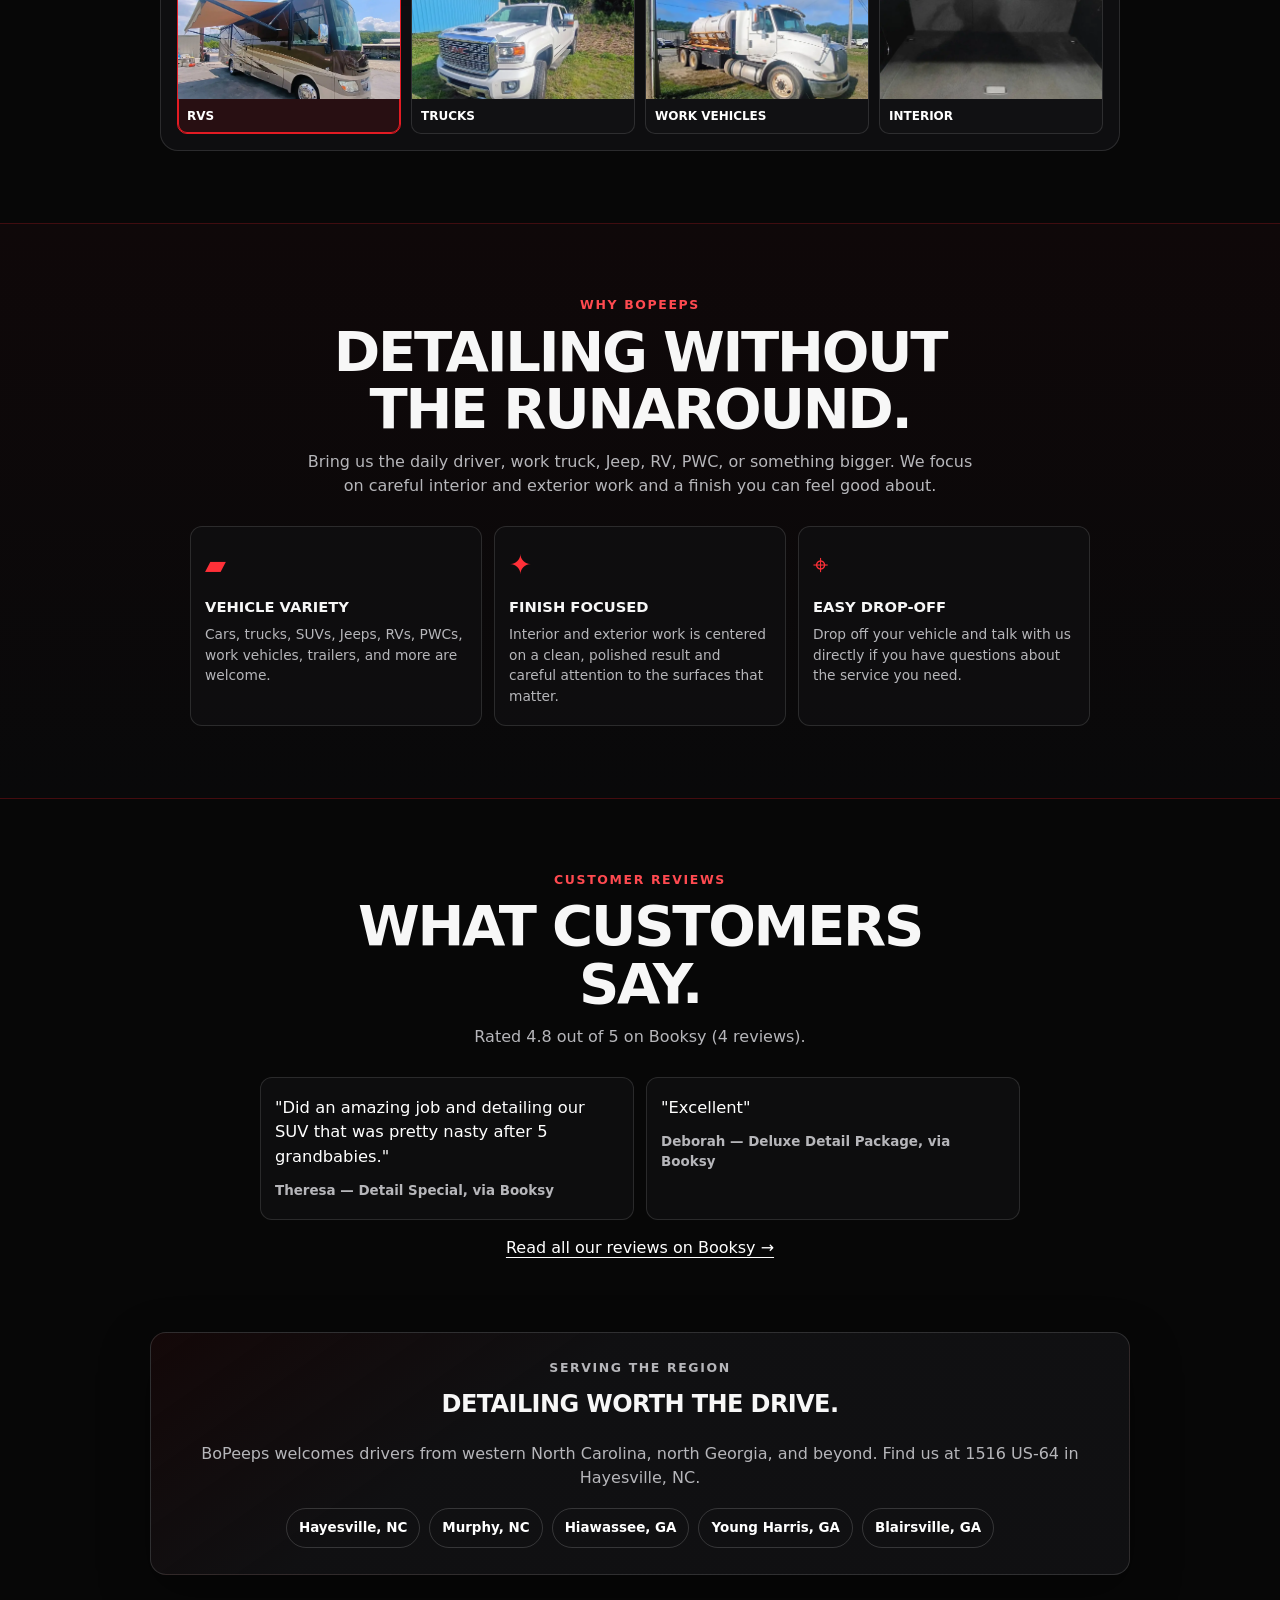
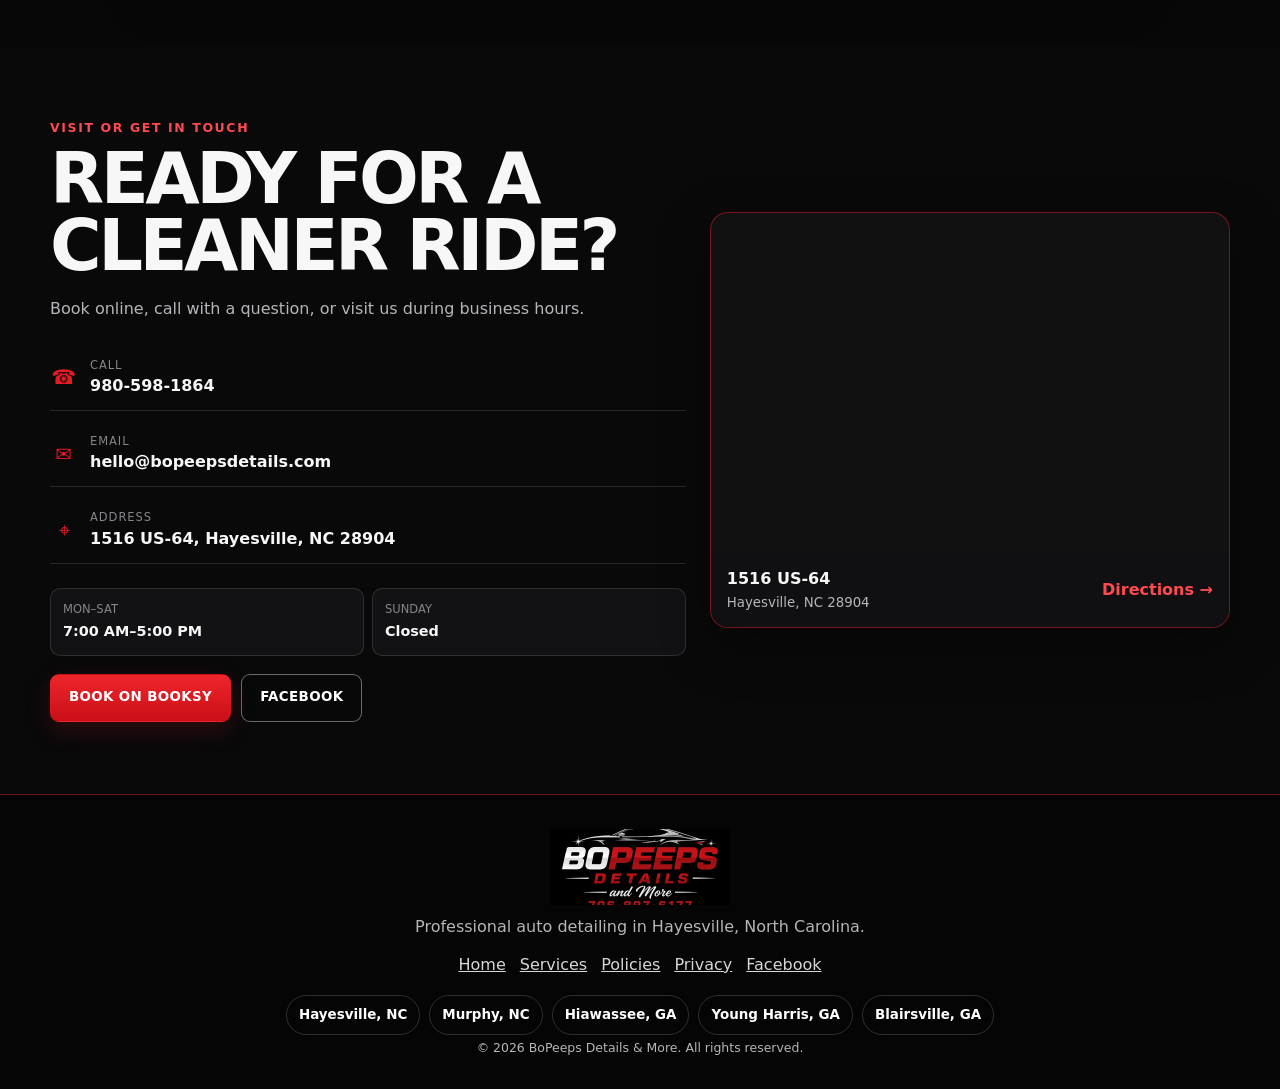
==== commit 05b0a57c: "Bump CSS/JS cache-bust tokens to 20261118a on all pages (review fix B)" ====
--- a/index.html
+++ b/index.html
@@ -24,10 +24,10 @@
   <meta name="twitter:image" content="https://bopeepsdetails.com/assets-v3/hero-storefront-desktop.webp" />
   <meta name="twitter:image:alt" content="BoPeeps Details &amp; More storefront in Hayesville, North Carolina" />
   <link rel="preload" as="image" href="assets-v3/hero-storefront-desktop.webp" />
-  <link rel="stylesheet" href="styles-v3.css?v=20260814c" />
-  <link rel="stylesheet" href="seo-pages.css?v=20260813" />
+  <link rel="stylesheet" href="styles-v3.css?v=20261118a" />
+  <link rel="stylesheet" href="seo-pages.css?v=20261118a" />
   <script type="application/ld+json">{"@context":"https://schema.org","@type":["AutomotiveBusiness","LocalBusiness"],"@id":"https://bopeepsdetails.com/#business","name":"BoPeeps Details & More","url":"https://bopeepsdetails.com/","description":"Professional auto detailing in Hayesville, NC.","telephone":"+1-980-598-1864","email":"hello@bopeepsdetails.com","address":{"@type":"PostalAddress","streetAddress":"1516 US-64","addressLocality":"Hayesville","addressRegion":"NC","postalCode":"28904","addressCountry":"US"},"openingHoursSpecification":[{"@type":"OpeningHoursSpecification","dayOfWeek":["Monday","Tuesday","Wednesday","Thursday","Friday","Saturday"],"opens":"07:00","closes":"17:00"}],"areaServed":[{"@type":"City","name":"Hayesville"},{"@type":"City","name":"Murphy"},{"@type":"City","name":"Hiawassee"},{"@type":"City","name":"Young Harris"},{"@type":"City","name":"Blairsville"}],"sameAs":["https://www.facebook.com/people/BoPeeps-Detail/61591634832181/"],"image":"https://bopeepsdetails.com/assets-v3/hero-storefront-desktop.webp","logo":"https://bopeepsdetails.com/assets/logo-modern.webp","priceRange":"$60+","potentialAction":{"@type":"ReserveAction","target":"https://booksy.com/en-us/1808686_bopeeps-detail-more_other_26564_hayesville"}}</script>
-  <script defer src="script-v3.js?v=20260814a"></script>
+  <script defer src="script-v3.js?v=20261118a"></script>
 </head>
 <body>
   <a class="skip-link" href="#main">Skip to content</a>
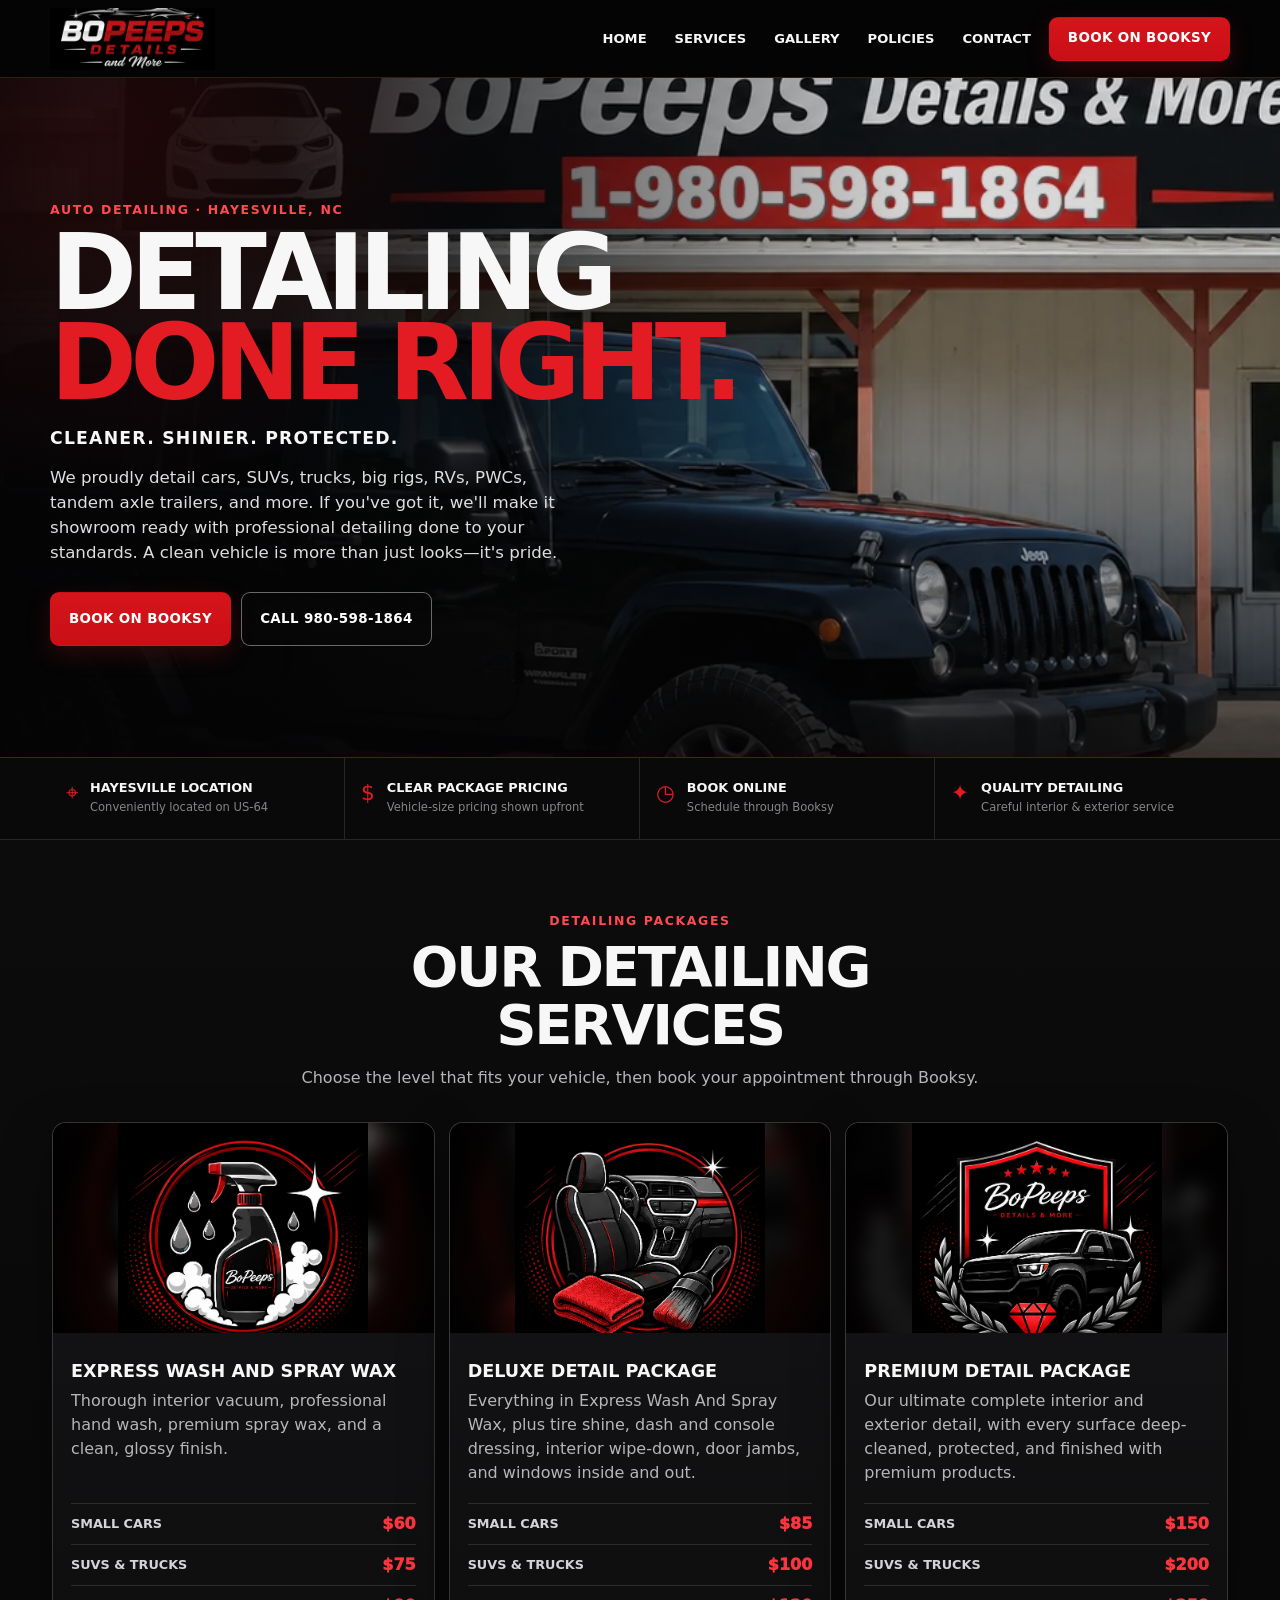
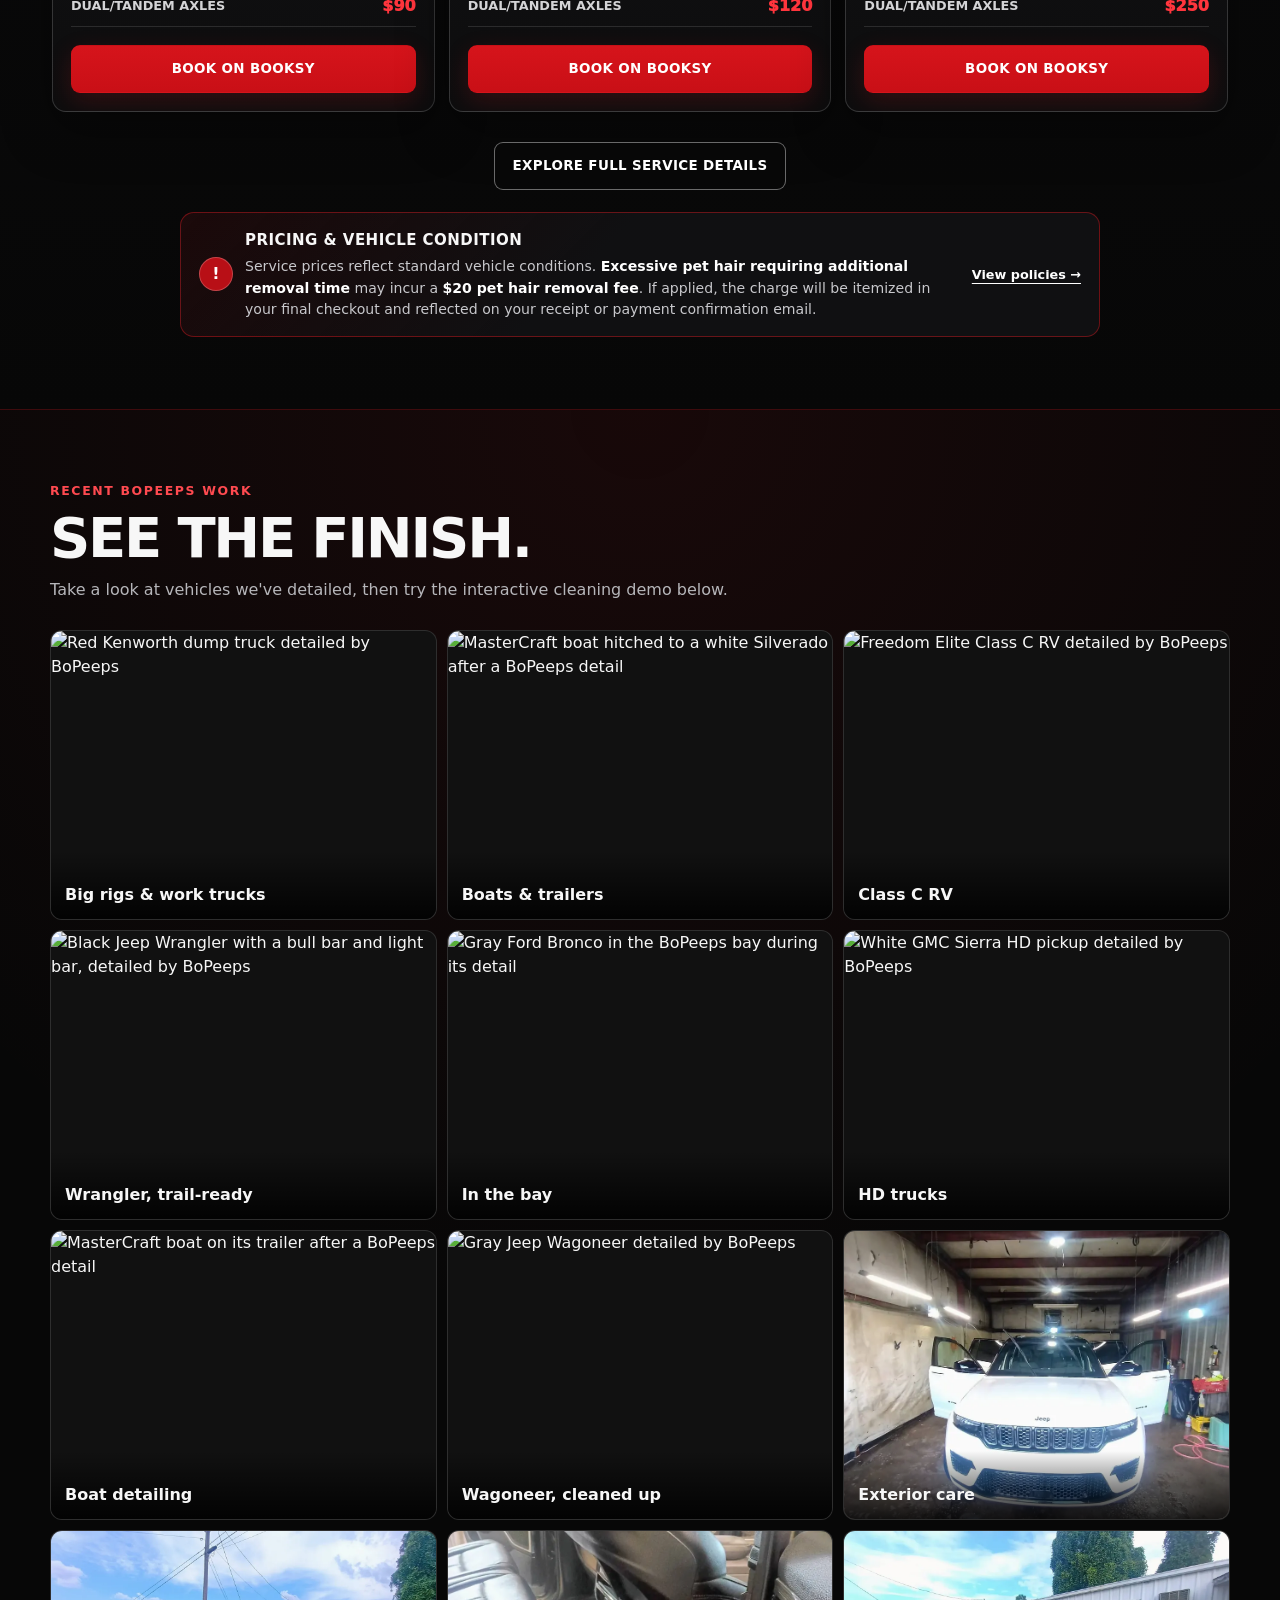
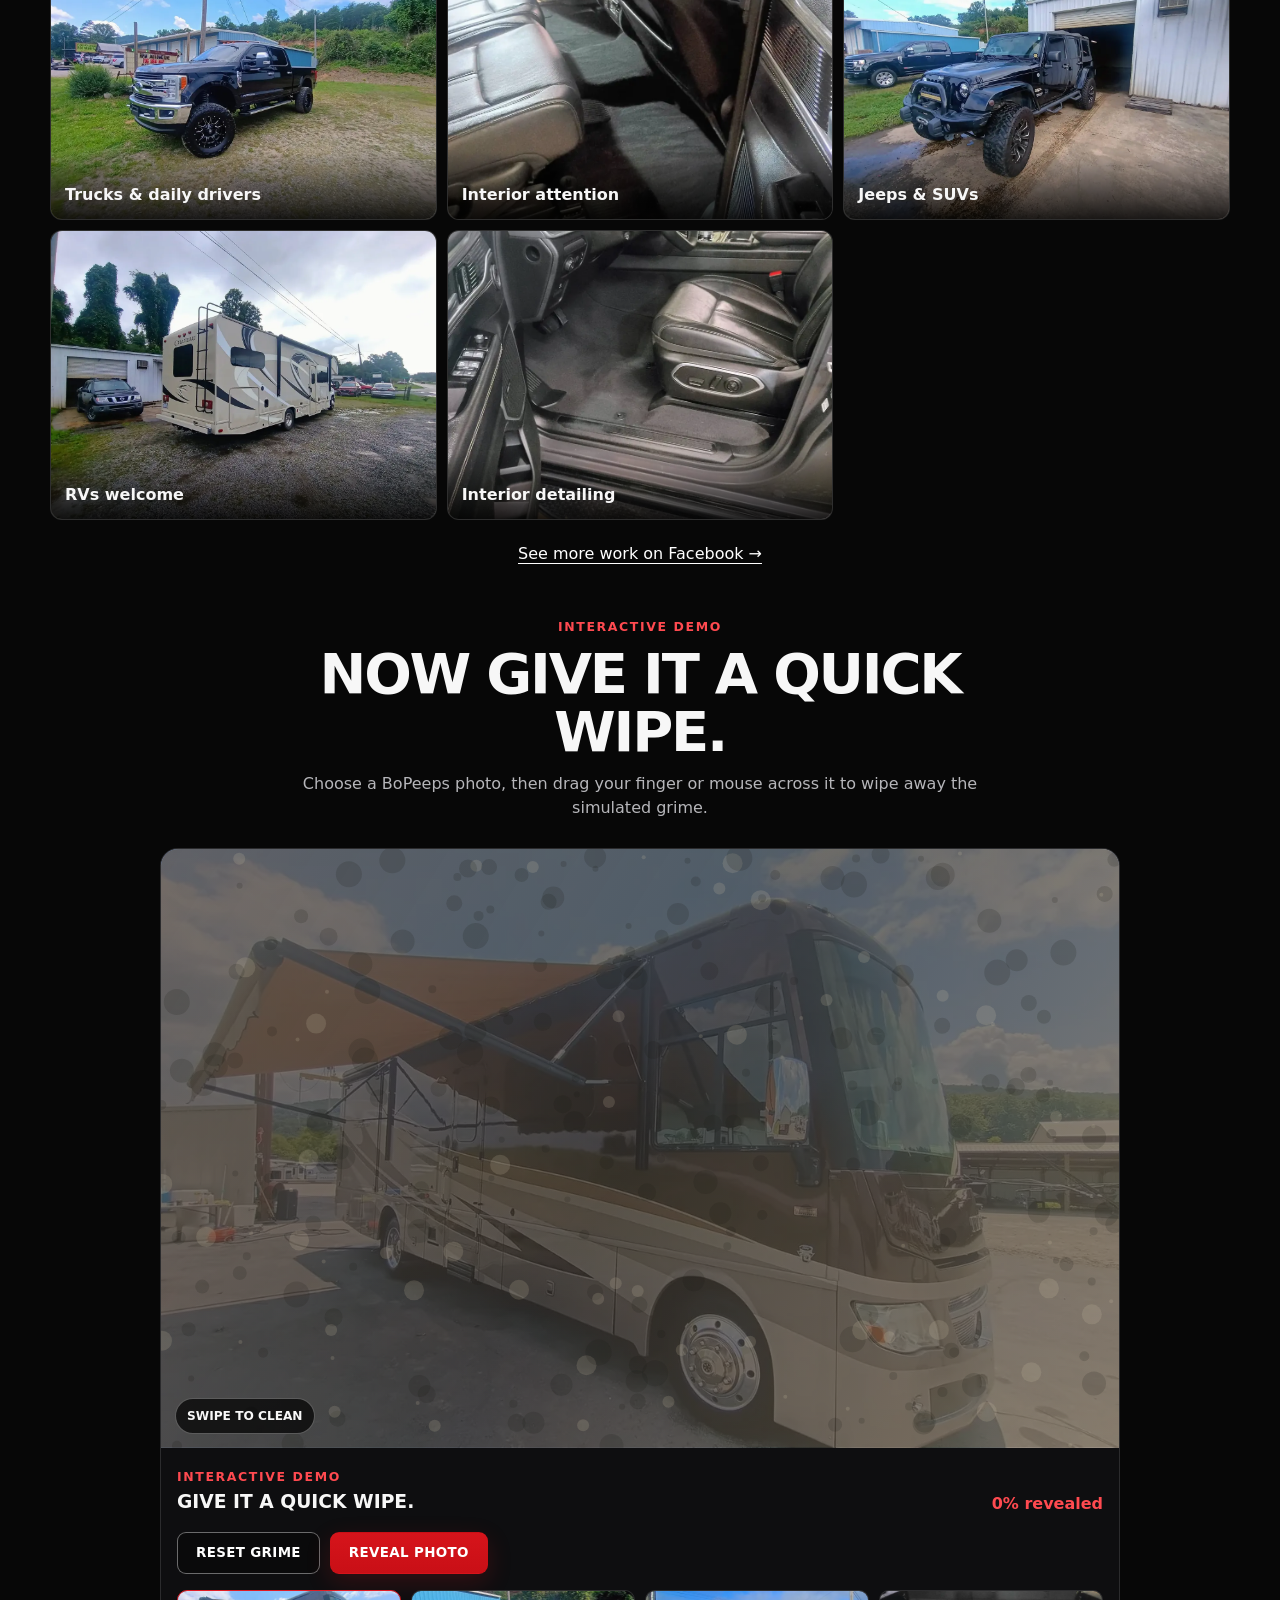
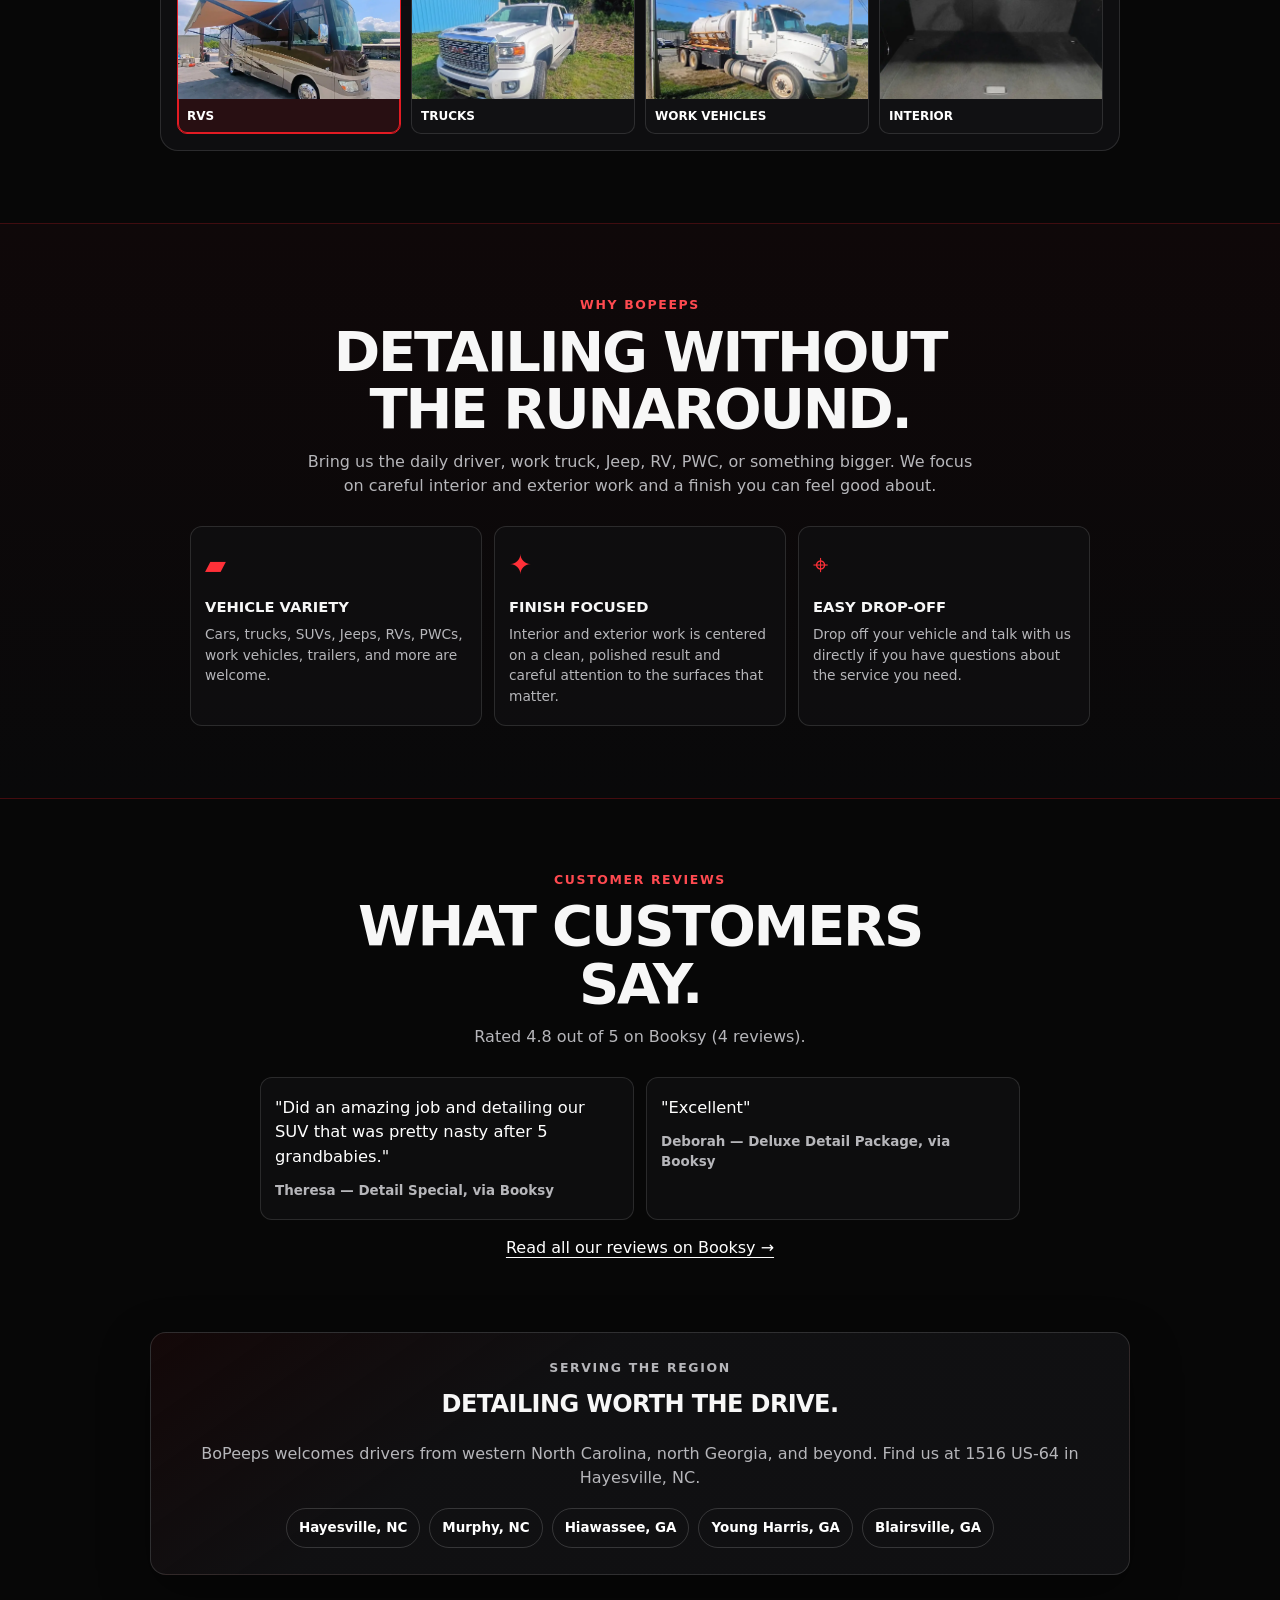
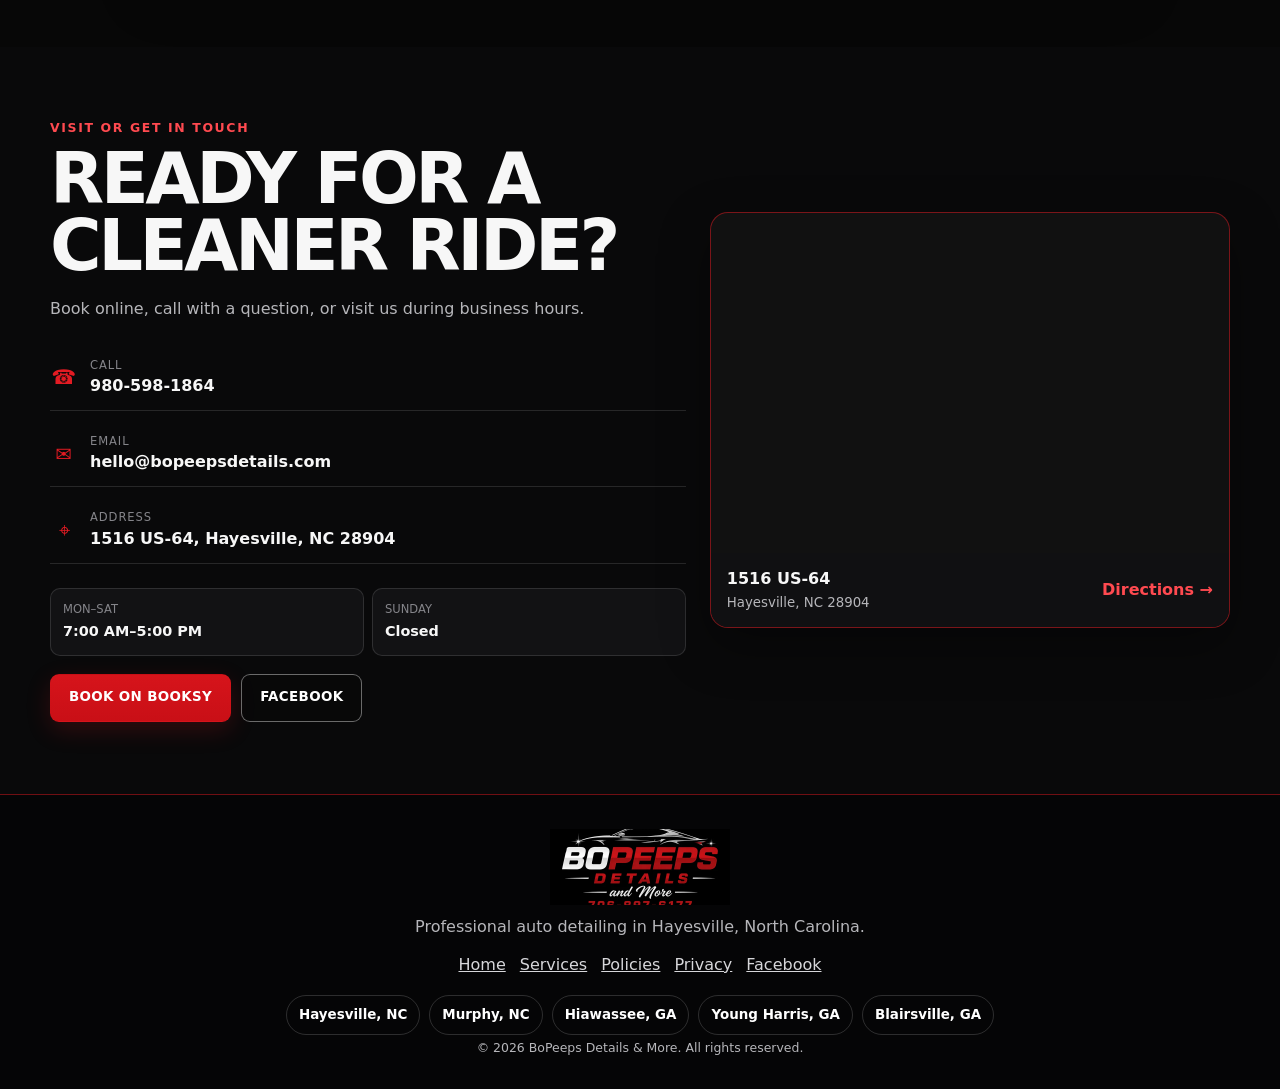
==== commit fedde49b: "Schema: ReserveAction target as EntryPoint object; add states to areaServed cities (review fix G)" ====
--- a/index.html
+++ b/index.html
@@ -23,10 +23,11 @@
   <meta name="twitter:description" content="Explore BoPeeps detailing services and pricing, see recent work, and book online through Booksy." />
   <meta name="twitter:image" content="https://bopeepsdetails.com/assets-v3/hero-storefront-desktop.webp" />
   <meta name="twitter:image:alt" content="BoPeeps Details &amp; More storefront in Hayesville, North Carolina" />
-  <link rel="preload" as="image" href="assets-v3/hero-storefront-desktop.webp" />
+  <link rel="preload" as="image" href="assets-v3/hero-storefront-mobile.webp" media="(max-width:767px)" fetchpriority="high" />
+  <link rel="preload" as="image" href="assets-v3/hero-storefront-desktop.webp" media="(min-width:768px)" fetchpriority="high" />
   <link rel="stylesheet" href="styles-v3.css?v=20261118a" />
   <link rel="stylesheet" href="seo-pages.css?v=20261118a" />
-  <script type="application/ld+json">{"@context":"https://schema.org","@type":["AutomotiveBusiness","LocalBusiness"],"@id":"https://bopeepsdetails.com/#business","name":"BoPeeps Details & More","url":"https://bopeepsdetails.com/","description":"Professional auto detailing in Hayesville, NC.","telephone":"+1-980-598-1864","email":"hello@bopeepsdetails.com","address":{"@type":"PostalAddress","streetAddress":"1516 US-64","addressLocality":"Hayesville","addressRegion":"NC","postalCode":"28904","addressCountry":"US"},"openingHoursSpecification":[{"@type":"OpeningHoursSpecification","dayOfWeek":["Monday","Tuesday","Wednesday","Thursday","Friday","Saturday"],"opens":"07:00","closes":"17:00"}],"areaServed":[{"@type":"City","name":"Hayesville"},{"@type":"City","name":"Murphy"},{"@type":"City","name":"Hiawassee"},{"@type":"City","name":"Young Harris"},{"@type":"City","name":"Blairsville"}],"sameAs":["https://www.facebook.com/people/BoPeeps-Detail/61591634832181/"],"image":"https://bopeepsdetails.com/assets-v3/hero-storefront-desktop.webp","logo":"https://bopeepsdetails.com/assets/logo-modern.webp","priceRange":"$60+","potentialAction":{"@type":"ReserveAction","target":"https://booksy.com/en-us/1808686_bopeeps-detail-more_other_26564_hayesville"}}</script>
+  <script type="application/ld+json">{"@context":"https://schema.org","@type":["AutomotiveBusiness","LocalBusiness"],"@id":"https://bopeepsdetails.com/#business","name":"BoPeeps Details & More","url":"https://bopeepsdetails.com/","description":"Professional auto detailing in Hayesville, NC.","telephone":"+1-980-598-1864","email":"hello@bopeepsdetails.com","address":{"@type":"PostalAddress","streetAddress":"1516 US-64","addressLocality":"Hayesville","addressRegion":"NC","postalCode":"28904","addressCountry":"US"},"openingHoursSpecification":[{"@type":"OpeningHoursSpecification","dayOfWeek":["Monday","Tuesday","Wednesday","Thursday","Friday","Saturday"],"opens":"07:00","closes":"17:00"}],"areaServed":[{"@type":"City","name":"Hayesville, NC"},{"@type":"City","name":"Murphy, NC"},{"@type":"City","name":"Hiawassee, GA"},{"@type":"City","name":"Young Harris, GA"},{"@type":"City","name":"Blairsville, GA"}],"sameAs":["https://www.facebook.com/people/BoPeeps-Detail/61591634832181/"],"image":"https://bopeepsdetails.com/assets-v3/hero-storefront-desktop.webp","logo":"https://bopeepsdetails.com/assets/logo-modern.webp","priceRange":"$60+","potentialAction":{"@type":"ReserveAction","target":{"@type":"EntryPoint","urlTemplate":"https://booksy.com/en-us/1808686_bopeeps-detail-more_other_26564_hayesville"}}}</script>
   <script defer src="script-v3.js?v=20261118a"></script>
 </head>
 <body>
@@ -51,11 +52,11 @@
       <article class="service-card"><div class="service-art service-art-interior"><img src="assets-v3/service-interior.webp" width="1254" height="1254" loading="lazy" alt="Vehicle interior with a detailing brush and microfiber towels artwork" /></div><div class="service-body"><h3>Deluxe Detail Package</h3><p>Everything in Express Wash And Spray Wax, plus tire shine, dash and console dressing, interior wipe-down, door jambs, and windows inside and out.</p><dl class="service-prices"><div><dt>Small cars</dt><dd>$85</dd></div><div><dt>SUVs &amp; trucks</dt><dd>$100</dd></div><div><dt>Dual/tandem axles</dt><dd>$120</dd></div></dl><a class="button button-primary button-full" data-booksy-open href="https://booksy.com/en-us/1808686_bopeeps-detail-more_other_26564_hayesville" target="_blank" rel="noopener">Book on Booksy</a></div></article>
       <article class="service-card"><div class="service-art service-art-premium"><img src="assets-v3/service-premium.webp" width="1254" height="1254" loading="lazy" alt="BoPeeps branded truck and shield artwork" /></div><div class="service-body"><h3>Premium Detail Package</h3><p>Our ultimate complete interior and exterior detail, with every surface deep-cleaned, protected, and finished with premium products.</p><dl class="service-prices"><div><dt>Small cars</dt><dd>$150</dd></div><div><dt>SUVs &amp; trucks</dt><dd>$200</dd></div><div><dt>Dual/tandem axles</dt><dd>$250</dd></div></dl><a class="button button-primary button-full" data-booksy-open href="https://booksy.com/en-us/1808686_bopeeps-detail-more_other_26564_hayesville" target="_blank" rel="noopener">Book on Booksy</a></div></article>
     </div><div class="centered service-footer"><a class="button button-outline" href="services.html">Explore full service details</a></div><aside class="pricing-notice" aria-labelledby="pricing-notice-title"><span class="pricing-notice-mark" aria-hidden="true">!</span><div><h3 id="pricing-notice-title">Pricing & Vehicle Condition</h3><p>Service prices reflect standard vehicle conditions. <strong>Excessive pet hair requiring additional removal time</strong> may incur a <strong>$20 pet hair removal fee</strong>. If applied, the charge will be itemized in your final checkout and reflected on your receipt or payment confirmation email.</p></div><a class="pricing-notice-link" href="policies.html">View policies →</a></aside></div></section>
-    <section class="section work-section" id="work"><div class="shell"><div class="section-heading"><p class="eyebrow">Recent BoPeeps Work</p><h2>See the finish.</h2><p>Take a look at vehicles we've detailed, then try the interactive cleaning demo below.</p></div><div class="gallery-grid" aria-label="BoPeeps detailing gallery"><figure><img src="assets-v3/kenworth-dump-truck-optimized.webp" width="1600" height="1200" loading="lazy" alt="Red Kenworth dump truck detailed by BoPeeps" /><figcaption>Big rigs &amp; work trucks</figcaption></figure><figure><img src="assets-v3/boat-silverado-optimized.webp" width="1600" height="1200" loading="lazy" alt="MasterCraft boat hitched to a white Silverado after a BoPeeps detail" /><figcaption>Boats &amp; trailers</figcaption></figure><figure><img src="assets-v3/rv-freedom-elite-optimized.webp" width="1200" height="1600" loading="lazy" alt="Freedom Elite Class C RV detailed by BoPeeps" /><figcaption>Class C RV</figcaption></figure><figure><img src="assets-v3/jeep-wrangler-front-optimized.webp" width="1200" height="1600" loading="lazy" alt="Black Jeep Wrangler with a bull bar and light bar, detailed by BoPeeps" /><figcaption>Wrangler, trail-ready</figcaption></figure><figure><img src="assets-v3/ford-bronco-bay-optimized.webp" width="1200" height="1600" loading="lazy" alt="Gray Ford Bronco in the BoPeeps bay during its detail" /><figcaption>In the bay</figcaption></figure><figure><img src="assets-v3/gmc-sierra-hd-optimized.webp" width="1200" height="1600" loading="lazy" alt="White GMC Sierra HD pickup detailed by BoPeeps" /><figcaption>HD trucks</figcaption></figure><figure><img src="assets-v3/boat-closeup-optimized.webp" width="1600" height="1200" loading="lazy" alt="MasterCraft boat on its trailer after a BoPeeps detail" /><figcaption>Boat detailing</figcaption></figure><figure><img src="assets-v3/wagoneer-exterior-optimized.webp" width="1600" height="1200" loading="lazy" alt="Gray Jeep Wagoneer detailed by BoPeeps" /><figcaption>Wagoneer, cleaned up</figcaption></figure><figure><img src="assets-v3/gallery-exterior-care-optimized.webp" width="1200" height="1600" loading="lazy" alt="White Jeep receiving exterior care at the BoPeeps shop" /><figcaption>Exterior care</figcaption></figure><figure><img src="assets-v3/gallery-photo-8-optimized.webp" width="1600" height="1200" loading="lazy" alt="Black lifted pickup truck detailed by BoPeeps" /><figcaption>Trucks & daily drivers</figcaption></figure><figure><img src="assets-v3/gallery-photo-14-optimized.webp" width="1200" height="1600" loading="lazy" alt="Dark vehicle seating photographed for interior detailing" /><figcaption>Interior attention</figcaption></figure><figure><img src="assets-v3/gallery-photo-21-optimized.webp" width="1600" height="1200" loading="lazy" alt="Black Jeep outside the BoPeeps shop" /><figcaption>Jeeps & SUVs</figcaption></figure><figure><img src="assets-v3/gallery-photo-25-optimized.webp" width="1600" height="1200" loading="lazy" alt="Large RV serviced by BoPeeps" /><figcaption>RVs welcome</figcaption></figure><figure><img src="assets-v3/gallery-real-local-work-optimized.webp" width="1200" height="1600" loading="lazy" alt="Detailed black vehicle interior photographed at the BoPeeps shop" /><figcaption>Interior detailing</figcaption></figure></div><div class="centered gallery-footer"><a class="text-link" href="https://www.facebook.com/people/BoPeeps-Detail/61591634832181/" target="_blank" rel="noopener">See more work on Facebook →</a></div><div class="section-heading centered"><p class="eyebrow">Interactive demo</p><h2>Now give it a quick wipe.</h2><p>Choose a BoPeeps photo, then drag your finger or mouse across it to wipe away the simulated grime.</p></div><div class="work-grid"><article class="reveal-card"><div class="reveal-stage" data-scrub-stage><img src="assets-v3/scrub-photo-6-optimized.webp" width="1600" height="1200" loading="lazy" alt="RV detailing example photographed by BoPeeps" data-scrub-image /><canvas aria-label="Interactive simulated grime layer. Drag to reveal the selected BoPeeps photo." data-scrub-canvas></canvas><div class="shine" aria-hidden="true"></div><div class="reveal-tip" data-scrub-tip>Swipe to clean</div></div><div class="reveal-copy"><div><span class="eyebrow">Interactive demo</span><h3>Give it a quick wipe.</h3></div><p class="reveal-status" data-scrub-status aria-live="polite">0% revealed</p></div><div class="scrub-controls" aria-label="Interactive photo controls"><button class="button button-outline" type="button" data-scrub-reset>Reset grime</button><button class="button button-primary" type="button" data-scrub-reveal>Reveal photo</button></div><div class="scrub-choices" aria-label="Choose a BoPeeps photo to clean"><button class="scrub-choice" type="button" aria-pressed="true" data-scrub-choice="rvs" data-scrub-src="assets-v3/scrub-photo-6-optimized.webp" data-scrub-alt="RV detailing example photographed by BoPeeps"><img src="assets-v3/scrub-photo-6-optimized.webp" width="1600" height="1200" loading="lazy" alt="" /><span>RVs</span></button><button class="scrub-choice" type="button" aria-pressed="false" data-scrub-choice="trucks" data-scrub-src="assets-v3/scrub-photo-10-optimized.webp" data-scrub-alt="Truck detailing example photographed by BoPeeps"><img src="assets-v3/scrub-photo-10-optimized.webp" width="1200" height="1600" loading="lazy" alt="" /><span>Trucks</span></button><button class="scrub-choice" type="button" aria-pressed="false" data-scrub-choice="work-vehicles" data-scrub-src="assets-v3/scrub-work-vehicles-optimized.webp" data-scrub-alt="Work vehicle detailing example photographed by BoPeeps"><img src="assets-v3/scrub-work-vehicles-optimized.webp" width="1200" height="1600" loading="lazy" alt="" /><span>Work Vehicles</span></button><button class="scrub-choice" type="button" aria-pressed="false" data-scrub-choice="interior" data-scrub-src="assets-v3/scrub-photo-15-optimized.webp" data-scrub-alt="Vehicle interior detailing example photographed by BoPeeps"><img src="assets-v3/scrub-photo-15-optimized.webp" width="1200" height="1600" loading="lazy" alt="" /><span>Interior</span></button></div></article></div></div></section>
+    <section class="section work-section" id="work"><div class="shell"><div class="section-heading"><p class="eyebrow">Recent BoPeeps Work</p><h2>See the finish.</h2><p>Take a look at vehicles we've detailed, then try the interactive cleaning demo below.</p></div><div class="gallery-grid" aria-label="BoPeeps detailing gallery"><figure><img src="assets-v3/kenworth-dump-truck-optimized.webp" width="1600" height="1200" loading="lazy" alt="Red Kenworth dump truck detailed by BoPeeps" /><figcaption>Big rigs &amp; work trucks</figcaption></figure><figure><img src="assets-v3/boat-silverado-optimized.webp" width="1600" height="1200" loading="lazy" alt="MasterCraft boat hitched to a white Silverado after a BoPeeps detail" /><figcaption>Boats &amp; trailers</figcaption></figure><figure><img src="assets-v3/rv-freedom-elite-optimized.webp" width="1200" height="1600" loading="lazy" alt="Freedom Elite Class C RV detailed by BoPeeps" /><figcaption>Class C RV</figcaption></figure><figure><img src="assets-v3/jeep-wrangler-front-optimized.webp" width="1200" height="1600" loading="lazy" alt="Black Jeep Wrangler with a bull bar and light bar, detailed by BoPeeps" /><figcaption>Wrangler, trail-ready</figcaption></figure><figure><img src="assets-v3/ford-bronco-bay-optimized.webp" width="1200" height="1600" loading="lazy" alt="Gray Ford Bronco in the BoPeeps bay during its detail" /><figcaption>In the bay</figcaption></figure><figure><img src="assets-v3/gmc-sierra-hd-optimized.webp" width="1200" height="1600" loading="lazy" alt="White GMC Sierra HD pickup detailed by BoPeeps" /><figcaption>HD trucks</figcaption></figure><figure><img src="assets-v3/boat-closeup-optimized.webp" width="1600" height="1200" loading="lazy" alt="MasterCraft boat on its trailer after a BoPeeps detail" /><figcaption>Boat detailing</figcaption></figure><figure><img src="assets-v3/wagoneer-exterior-optimized.webp" width="1600" height="1200" loading="lazy" alt="Gray Jeep Wagoneer detailed by BoPeeps" /><figcaption>Wagoneer, cleaned up</figcaption></figure><figure><img src="assets-v3/gallery-exterior-care-optimized.webp" width="1200" height="1600" loading="lazy" alt="White Jeep receiving exterior care at the BoPeeps shop" /><figcaption>Exterior care</figcaption></figure><figure><img src="assets-v3/gallery-photo-8-optimized.webp" width="1600" height="1200" loading="lazy" alt="Black lifted pickup truck detailed by BoPeeps" /><figcaption>Trucks & daily drivers</figcaption></figure><figure><img src="assets-v3/gallery-photo-14-optimized.webp" width="1200" height="1600" loading="lazy" alt="Dark vehicle seating photographed for interior detailing" /><figcaption>Interior attention</figcaption></figure><figure><img src="assets-v3/gallery-photo-21-optimized.webp" width="1600" height="1200" loading="lazy" alt="Black Jeep outside the BoPeeps shop" /><figcaption>Jeeps & SUVs</figcaption></figure><figure><img src="assets-v3/gallery-photo-25-optimized.webp" width="1600" height="1200" loading="lazy" alt="Large RV serviced by BoPeeps" /><figcaption>RVs welcome</figcaption></figure><figure><img src="assets-v3/gallery-real-local-work-optimized.webp" width="1200" height="1600" loading="lazy" alt="Detailed black vehicle interior photographed at the BoPeeps shop" /><figcaption>Interior detailing</figcaption></figure></div><div class="centered gallery-footer"><a class="text-link" href="https://www.facebook.com/people/BoPeeps-Detail/61591634832181/" target="_blank" rel="noopener">See more work on Facebook →</a></div><div class="section-heading centered"><p class="eyebrow">Interactive demo</p><h2>Now give it a quick wipe.</h2><p>Choose a BoPeeps photo, then drag your finger or mouse across it to wipe away the simulated grime.</p></div><div class="work-grid"><article class="reveal-card"><div class="reveal-stage" data-scrub-stage><img src="assets-v3/scrub-photo-6-optimized.webp" width="1600" height="1200" loading="lazy" alt="RV detailing example photographed by BoPeeps" data-scrub-image /><canvas aria-label="Interactive simulated grime layer. Drag to reveal the selected BoPeeps photo." data-scrub-canvas></canvas><div class="shine" aria-hidden="true"></div><div class="reveal-tip" data-scrub-tip>Swipe to clean</div></div><div class="reveal-copy"><div><span class="eyebrow">Interactive demo</span><h3>Give it a quick wipe.</h3></div><p class="reveal-status" data-scrub-status aria-live="polite">0% revealed</p></div><div class="scrub-controls" aria-label="Interactive photo controls"><button class="button button-outline" type="button" data-scrub-reset>Reset grime</button><button class="button button-primary" type="button" data-scrub-reveal>Reveal photo</button></div><div class="scrub-choices" aria-label="Choose a BoPeeps photo to clean"><button class="scrub-choice" type="button" aria-pressed="true" data-scrub-choice="rvs" data-scrub-src="assets-v3/scrub-photo-6-optimized.webp" data-scrub-alt="RV detailing example photographed by BoPeeps"><img src="assets-v3/scrub-photo-6-optimized.webp" width="1600" height="1200" loading="lazy" alt="" role="presentation" /><span>RVs</span></button><button class="scrub-choice" type="button" aria-pressed="false" data-scrub-choice="trucks" data-scrub-src="assets-v3/scrub-photo-10-optimized.webp" data-scrub-alt="Truck detailing example photographed by BoPeeps"><img src="assets-v3/scrub-photo-10-optimized.webp" width="1200" height="1600" loading="lazy" alt="" role="presentation" /><span>Trucks</span></button><button class="scrub-choice" type="button" aria-pressed="false" data-scrub-choice="work-vehicles" data-scrub-src="assets-v3/scrub-work-vehicles-optimized.webp" data-scrub-alt="Work vehicle detailing example photographed by BoPeeps"><img src="assets-v3/scrub-work-vehicles-optimized.webp" width="1200" height="1600" loading="lazy" alt="" role="presentation" /><span>Work Vehicles</span></button><button class="scrub-choice" type="button" aria-pressed="false" data-scrub-choice="interior" data-scrub-src="assets-v3/scrub-photo-15-optimized.webp" data-scrub-alt="Vehicle interior detailing example photographed by BoPeeps"><img src="assets-v3/scrub-photo-15-optimized.webp" width="1200" height="1600" loading="lazy" alt="" role="presentation" /><span>Interior</span></button></div></article></div></div></section>
     <section class="section about-section" id="about"><div class="shell"><div class="section-heading centered"><p class="eyebrow">Why BoPeeps</p><h2>Detailing without the runaround.</h2><p>Bring us the daily driver, work truck, Jeep, RV, PWC, or something bigger. We focus on careful interior and exterior work and a finish you can feel good about.</p></div><div class="benefit-grid"><article><span aria-hidden="true">▰</span><h3>Vehicle variety</h3><p>Cars, trucks, SUVs, Jeeps, RVs, PWCs, work vehicles, trailers, and more are welcome.</p></article><article><span aria-hidden="true">✦</span><h3>Finish focused</h3><p>Interior and exterior work is centered on a clean, polished result and careful attention to the surfaces that matter.</p></article><article><span aria-hidden="true">⌖</span><h3>Easy drop-off</h3><p>Drop off your vehicle and talk with us directly if you have questions about the service you need.</p></article></div></div></section>
     <section class="section reviews-section" id="reviews"><div class="shell"><div class="section-heading centered"><p class="eyebrow">Customer reviews</p><h2>What customers say.</h2><p>Rated 4.8 out of 5 on Booksy (4 reviews).</p></div><div class="benefit-grid review-grid"><article class="review-card"><blockquote><p>"Did an amazing job and detailing our SUV that was pretty nasty after 5 grandbabies."</p></blockquote><footer>Theresa — Detail Special, via Booksy</footer></article><article class="review-card"><blockquote><p>"Excellent"</p></blockquote><footer>Deborah — Deluxe Detail Package, via Booksy</footer></article></div><div class="centered service-footer"><a class="text-link" href="https://booksy.com/en-us/1808686_bopeeps-detail-more_other_26564_hayesville" target="_blank" rel="noopener">Read all our reviews on Booksy →</a></div></div></section>
     <section class="section home-service-area" aria-labelledby="service-area-title"><div class="shell"><article class="seo-card"><p class="eyebrow">Serving the region</p><h2 id="service-area-title">Detailing worth the drive.</h2><p>BoPeeps welcomes drivers from western North Carolina, north Georgia, and beyond. Find us at 1516 US-64 in Hayesville, NC.</p><div class="seo-area-links"><a href="auto-detailing-hayesville-nc.html">Hayesville, NC</a><a href="auto-detailing-murphy-nc.html">Murphy, NC</a><a href="auto-detailing-hiawassee-ga.html">Hiawassee, GA</a><a href="auto-detailing-young-harris-ga.html">Young Harris, GA</a><a href="auto-detailing-blairsville-ga.html">Blairsville, GA</a></div></article></div></section>
-    <section class="section contact-section" id="contact"><div class="shell contact-layout"><div class="contact-copy"><p class="eyebrow">Visit or get in touch</p><h2>Ready for a cleaner ride?</h2><p class="contact-intro">Book online, call with a question, or visit us during business hours.</p><div class="contact-list"><a href="tel:+19805981864"><span aria-hidden="true">☎</span><div><small>Call</small><strong>980-598-1864</strong></div></a><a href="mailto:hello@bopeepsdetails.com"><span aria-hidden="true">✉</span><div><small>Email</small><strong>hello@bopeepsdetails.com</strong></div></a><a href="https://www.google.com/maps/search/?api=1&query=1516%20US-64%2C%20Hayesville%2C%20NC%2028904" target="_blank" rel="noopener"><span aria-hidden="true">⌖</span><div><small>Address</small><strong>1516 US-64, Hayesville, NC 28904</strong></div></a></div><div class="hours-card"><div><span>Mon–Sat</span><strong>7:00 AM–5:00 PM</strong></div><div><span>Sunday</span><strong>Closed</strong></div></div><div class="contact-actions"><a class="button button-primary" data-booksy-open href="https://booksy.com/en-us/1808686_bopeeps-detail-more_other_26564_hayesville" target="_blank" rel="noopener">Book on Booksy</a><a class="button button-outline" href="https://www.facebook.com/people/BoPeeps-Detail/61591634832181/" target="_blank" rel="noopener">Facebook</a></div></div><div class="map-card"><iframe title="Map showing BoPeeps Details & More at 1516 US-64 in Hayesville, North Carolina" src="https://www.google.com/maps?q=1516+US-64,+Hayesville,+NC+28904&z=15&output=embed" loading="lazy" referrerpolicy="no-referrer-when-downgrade" allowfullscreen></iframe><a class="map-caption" href="https://www.google.com/maps/dir/?api=1&amp;destination=1516%20US-64%2C%20Hayesville%2C%20NC%2028904" target="_blank" rel="noopener"><span><strong>1516 US-64</strong><small>Hayesville, NC 28904</small></span><b>Directions →</b></a></div></div></section>
+    <section class="section contact-section" id="contact"><div class="shell contact-layout"><div class="contact-copy"><p class="eyebrow">Visit or get in touch</p><h2>Ready for a cleaner ride?</h2><p class="contact-intro">Book online, call with a question, or visit us during business hours.</p><div class="contact-list"><a href="tel:+19805981864"><span aria-hidden="true">☎</span><div><small>Call</small><strong>980-598-1864</strong></div></a><a href="mailto:hello@bopeepsdetails.com"><span aria-hidden="true">✉</span><div><small>Email</small><strong>hello@bopeepsdetails.com</strong></div></a><a href="https://www.google.com/maps/search/?api=1&amp;query=1516%20US-64%2C%20Hayesville%2C%20NC%2028904" target="_blank" rel="noopener"><span aria-hidden="true">⌖</span><div><small>Address</small><strong>1516 US-64, Hayesville, NC 28904</strong></div></a></div><div class="hours-card"><div><span>Mon–Sat</span><strong>7:00 AM–5:00 PM</strong></div><div><span>Sunday</span><strong>Closed</strong></div></div><div class="contact-actions"><a class="button button-primary" data-booksy-open href="https://booksy.com/en-us/1808686_bopeeps-detail-more_other_26564_hayesville" target="_blank" rel="noopener">Book on Booksy</a><a class="button button-outline" href="https://www.facebook.com/people/BoPeeps-Detail/61591634832181/" target="_blank" rel="noopener">Facebook</a></div></div><div class="map-card"><iframe title="Map showing BoPeeps Details & More at 1516 US-64 in Hayesville, North Carolina" src="https://www.google.com/maps?q=1516+US-64,+Hayesville,+NC+28904&amp;z=15&amp;output=embed" loading="lazy" referrerpolicy="no-referrer-when-downgrade" allowfullscreen></iframe><a class="map-caption" href="https://www.google.com/maps/dir/?api=1&amp;destination=1516%20US-64%2C%20Hayesville%2C%20NC%2028904" target="_blank" rel="noopener"><span><strong>1516 US-64</strong><small>Hayesville, NC 28904</small></span><b>Directions →</b></a></div></div></section>
   </main>
   <footer class="site-footer"><div class="shell footer-inner"><img src="assets/logo-modern.webp" alt="BoPeeps Details & More" width="440" height="190" loading="lazy" /><p>Professional auto detailing in Hayesville, North Carolina.</p><nav class="seo-footer-nav" aria-label="Footer navigation"><a href="index.html">Home</a><a href="services.html">Services</a><a href="policies.html">Policies</a><a href="privacy.html">Privacy</a><a href="https://www.facebook.com/people/BoPeeps-Detail/61591634832181/" target="_blank" rel="noopener">Facebook</a></nav><div class="seo-area-links" aria-label="Service areas"><a href="auto-detailing-hayesville-nc.html">Hayesville, NC</a><a href="auto-detailing-murphy-nc.html">Murphy, NC</a><a href="auto-detailing-hiawassee-ga.html">Hiawassee, GA</a><a href="auto-detailing-young-harris-ga.html">Young Harris, GA</a><a href="auto-detailing-blairsville-ga.html">Blairsville, GA</a></div><p class="footer-small">© 2026 BoPeeps Details & More. All rights reserved.</p></div></footer>
   <nav class="mobile-actions" aria-label="Quick actions"><a href="tel:+19805981864"><span aria-hidden="true">☎</span>Call</a><a href="https://www.google.com/maps/dir/?api=1&amp;destination=1516%20US-64%2C%20Hayesville%2C%20NC%2028904" target="_blank" rel="noopener"><span aria-hidden="true">⌖</span>Directions</a><a class="mobile-book" data-booksy-open href="https://booksy.com/en-us/1808686_bopeeps-detail-more_other_26564_hayesville" target="_blank" rel="noopener"><span aria-hidden="true">▣</span>Book</a></nav>
--- a/styles-v3.css
+++ b/styles-v3.css
@@ -45,7 +45,8 @@
 .section-heading p:last-child { color: var(--muted); margin: 12px 0 0; }
 .button { display: inline-flex; align-items: center; justify-content: center; min-height: 48px; padding: 0 18px; border: 1px solid transparent; border-radius: 9px; font-weight: 850; text-decoration: none; text-transform: uppercase; letter-spacing: .025em; font-size: .84rem; transition: transform .18s ease, background .18s ease, border-color .18s ease; }
 .button:active { transform: translateY(1px); }
-.button-primary { background: linear-gradient(180deg, #ef252c, #c90f16); color: white; box-shadow: 0 8px 24px rgba(227,27,35,.18); }
+.button-primary { background: linear-gradient(180deg, #d6141b, #c90f16); color: white; box-shadow: 0 8px 24px rgba(227,27,35,.18); }
+[data-booksy-open].is-loading { opacity: .65; pointer-events: none; }
 .button-primary:hover { background: #f1262e; }
 .button-ghost, .button-outline { border-color: rgba(255,255,255,.4); background: rgba(8,8,8,.55); color: white; }
 .button-ghost:hover, .button-outline:hover { border-color: var(--red); background: rgba(227,27,35,.08); }
@@ -100,9 +101,6 @@
 .service-art-interior { --service-art: url("assets-v3/service-interior.webp"); }
 .service-art-premium { --service-art: url("assets-v3/service-premium.webp"); }
 .service-body { padding: 18px; }
-.service-topline { display: flex; align-items: center; justify-content: space-between; gap: 10px; }
-.price { color: #ff353d; font-weight: 900; text-transform: uppercase; }
-.duration { color: #d4d4d6; font-size: .82rem; }
 .service-card h3 { margin: 10px 0 8px; font-size: 1.1rem; text-transform: uppercase; line-height: 1.15; }
 .service-card p { min-height: 4.4em; margin: 0 0 18px; color: var(--muted); }
 .service-prices { margin: 0 0 18px; border-top: 1px solid rgba(255,255,255,.12); }
@@ -112,7 +110,7 @@
 .service-footer { margin-top: 16px; }
 .work-section { border-top: 1px solid rgba(227,27,35,.25); background: radial-gradient(circle at 50% 0%, rgba(227,27,35,.08), transparent 30%), #070707; }
 .work-grid { display: grid; gap: 18px; max-width: 960px; margin-inline: auto; }
-.reveal-card, .before-after-card { background: #0e0e10; border: 1px solid var(--line); border-radius: var(--radius); overflow: hidden; }
+.reveal-card { background: #0e0e10; border: 1px solid var(--line); border-radius: var(--radius); overflow: hidden; }
 .reveal-stage { position: relative; aspect-ratio: 16/10; overflow: hidden; background: #0b0b0b; touch-action: none; cursor: crosshair; }
 .reveal-stage img { width: 100%; height: 100%; object-fit: cover; }
 .reveal-stage canvas { position: absolute; inset: 0; width: 100%; height: 100%; }
@@ -132,15 +130,6 @@
 .scrub-choice img { width: 100%; height: 108px; object-fit: cover; }
 .scrub-choice span { display: block; padding: 8px 9px; overflow: hidden; text-overflow: ellipsis; white-space: nowrap; font-size: .75rem; font-weight: 800; text-transform: uppercase; }
 @keyframes shine { 0% { opacity: 0; transform: translateX(-130%); } 20% { opacity: 1; } 100% { opacity: 0; transform: translateX(130%); } }
-.before-after { position: relative; aspect-ratio: 4/5; overflow: hidden; background: #111; }
-.before-after img { width: 100%; height: 100%; object-fit: cover; }
-.after-layer { position: absolute; inset: 0; width: 52%; overflow: hidden; border-right: 2px solid #fff; }
-.after-layer img { position: absolute; inset: 0; width: 100%; height: 100%; max-width: none; object-fit: cover; object-position: left center; }
-.ba-label { position: absolute; top: 12px; padding: 6px 9px; border-radius: 6px; background: rgba(5,5,5,.76); border: 1px solid rgba(255,255,255,.24); font-size: .72rem; text-transform: uppercase; font-weight: 850; }
-.ba-before { right: 12px; }
-.ba-after { left: 12px; }
-.comparison-control { display: grid; gap: 8px; padding: 14px 16px 18px; color: var(--muted); font-size: .78rem; text-transform: uppercase; font-weight: 800; }
-.comparison-control input { width: 100%; accent-color: var(--red); }
 .gallery-grid { display: grid; grid-template-columns: repeat(2, minmax(0, 1fr)); gap: 10px; margin-top: 18px; }
 .gallery-grid figure { position: relative; min-width: 0; margin: 0; aspect-ratio: 4/3; border: 1px solid var(--line); border-radius: 12px; overflow: hidden; background: #111; }
 .gallery-grid img { width: 100%; height: 100%; object-fit: cover; }
@@ -192,7 +181,6 @@
   .trust-grid article { border-bottom: 0; border-right: 1px solid var(--line); padding: 22px 16px; }
   .trust-grid article:last-child { border-right: 0; }
   .scrub-choices { grid-template-columns: repeat(4, minmax(0, 1fr)); }
-  .before-after-card { display: grid; grid-template-rows: 1fr auto; }
   .gallery-grid { grid-template-columns: repeat(3,1fr); }
   .benefit-grid { grid-template-columns: repeat(3, minmax(0, 1fr)); }
   .contact-layout { grid-template-columns: 1.1fr .9fr; align-items: center; }
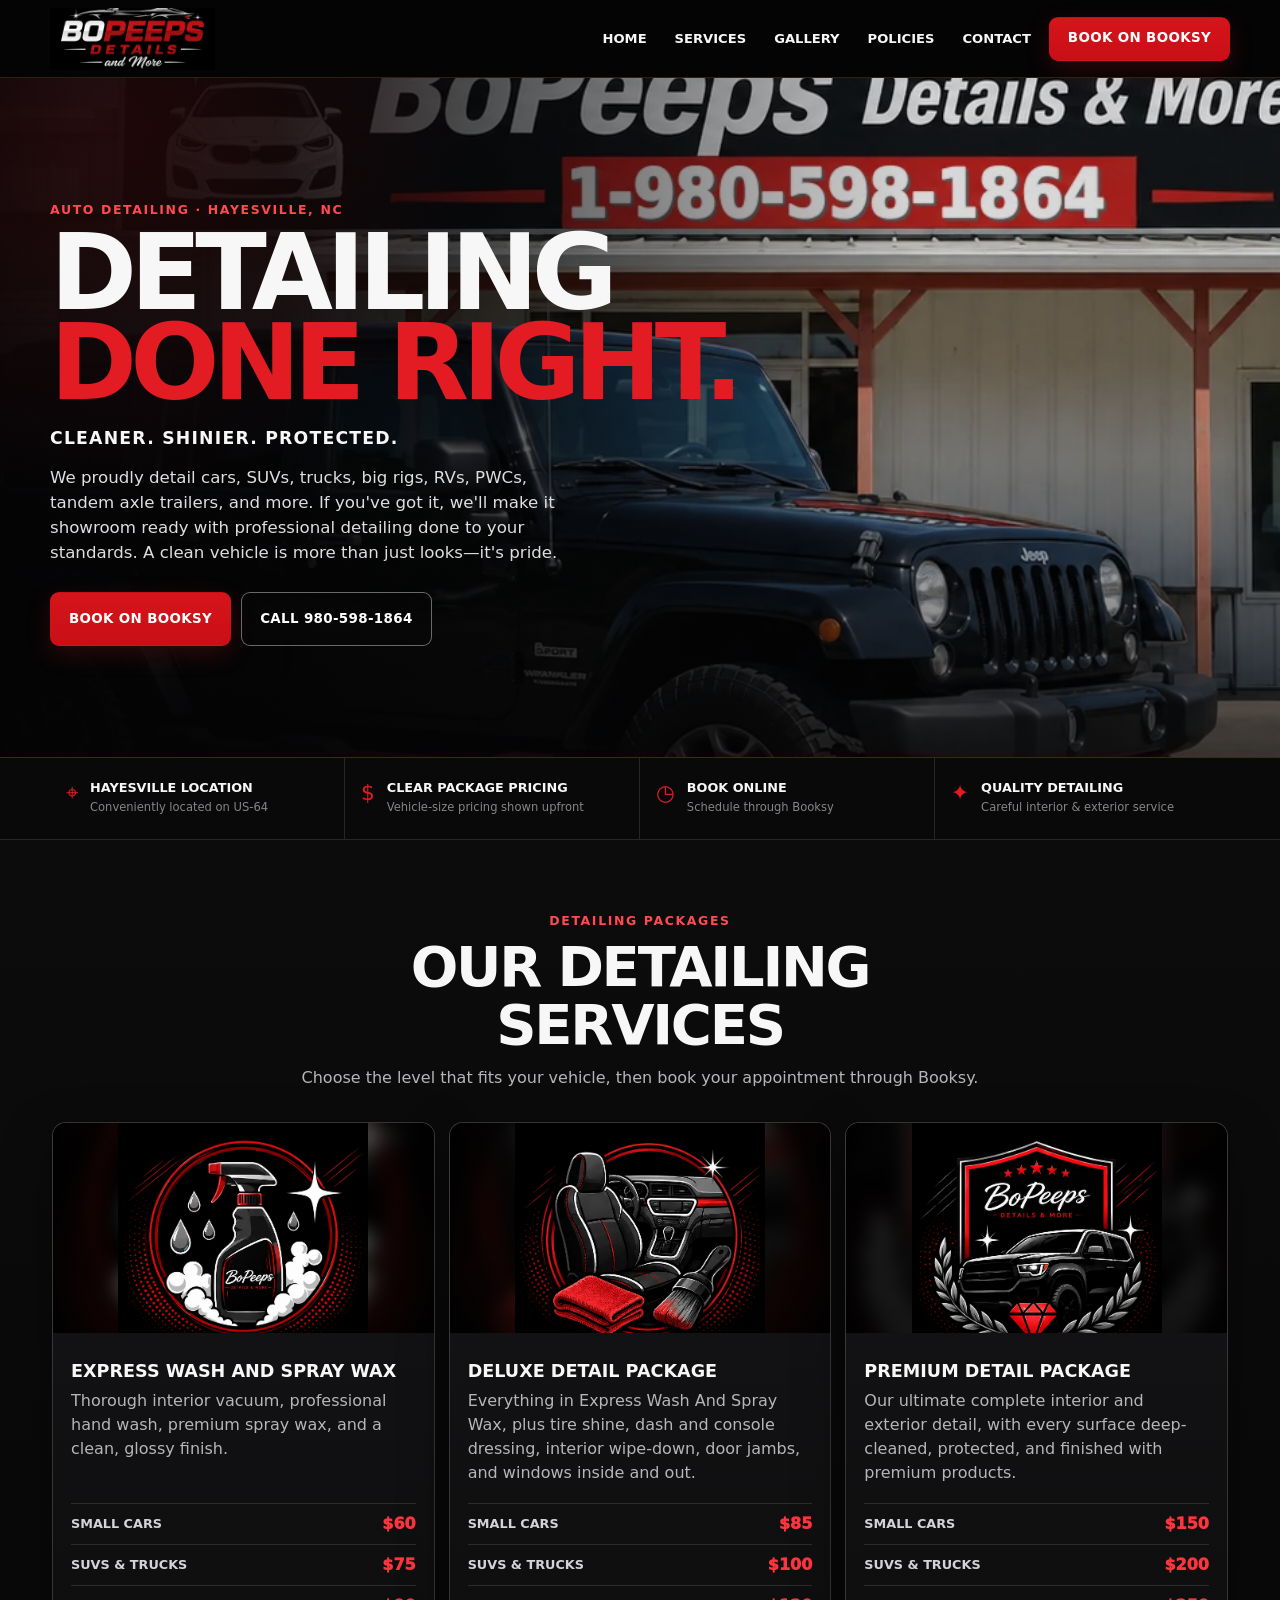
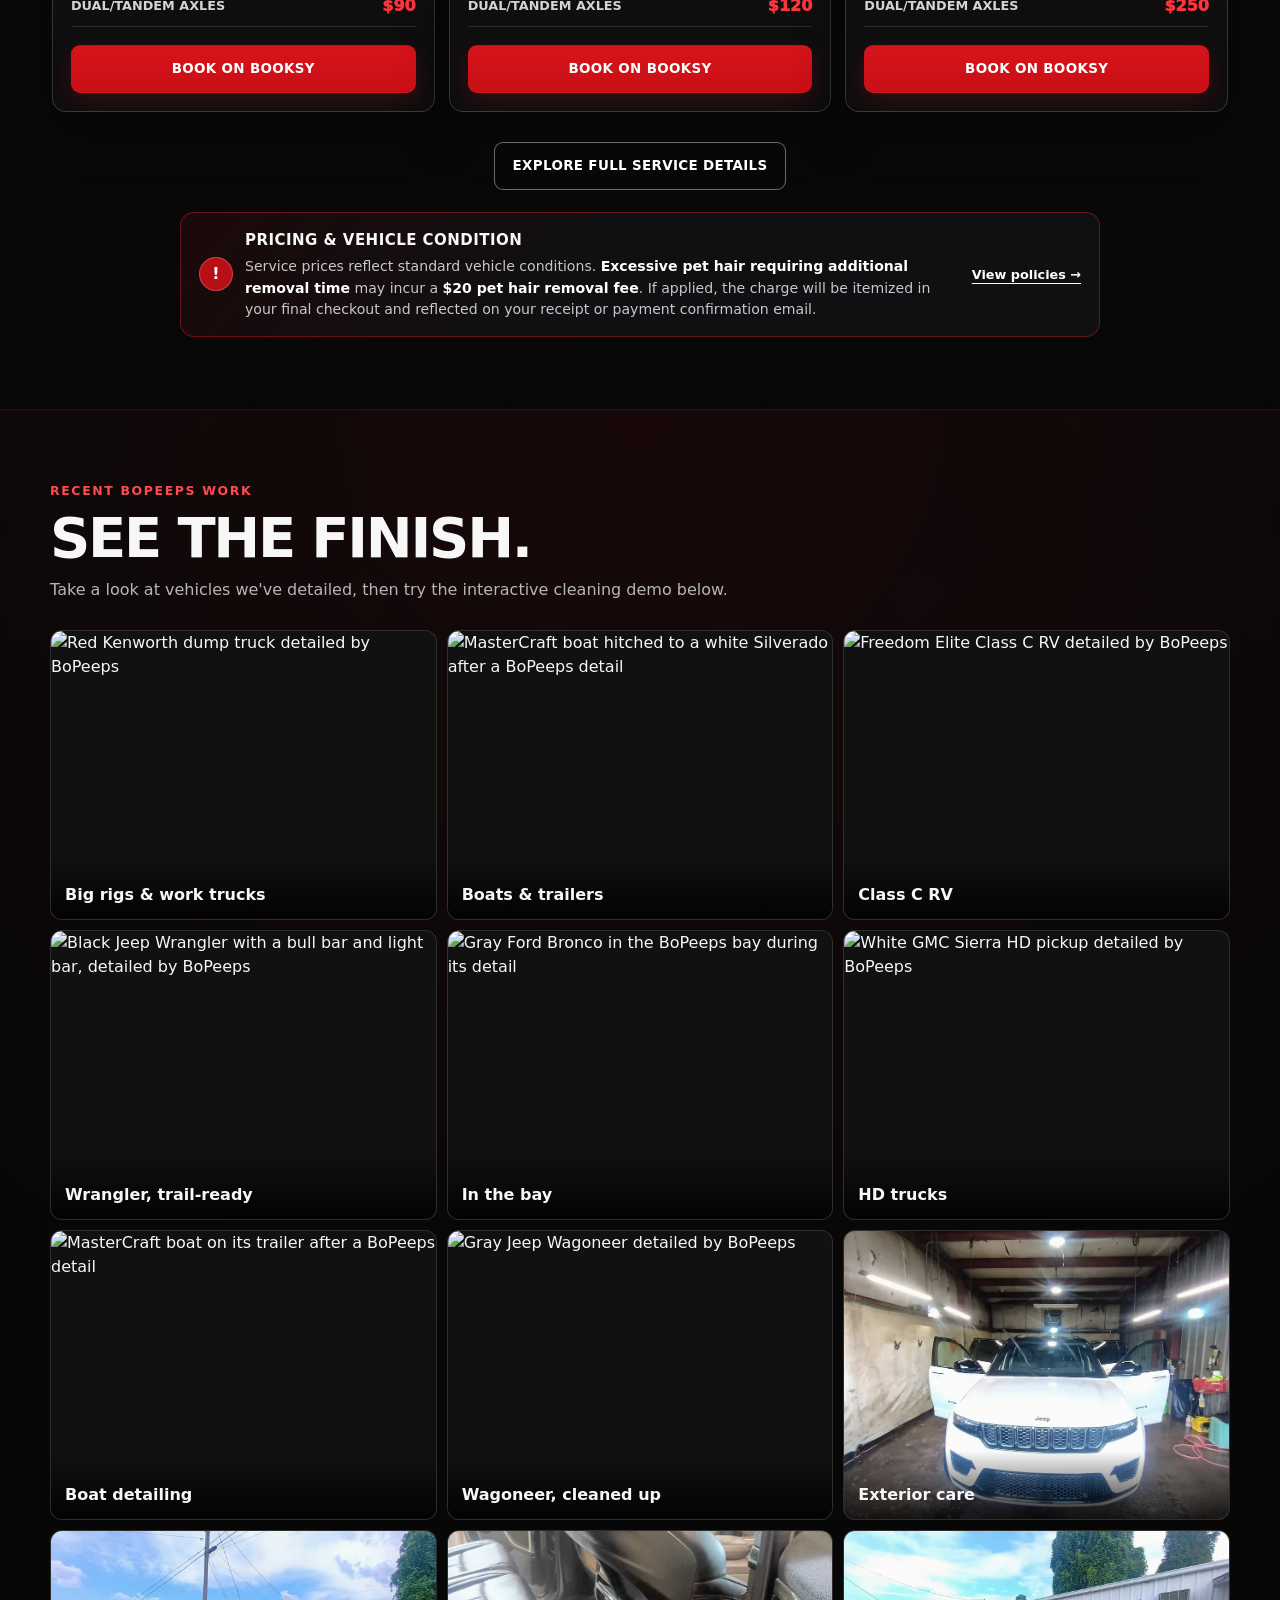
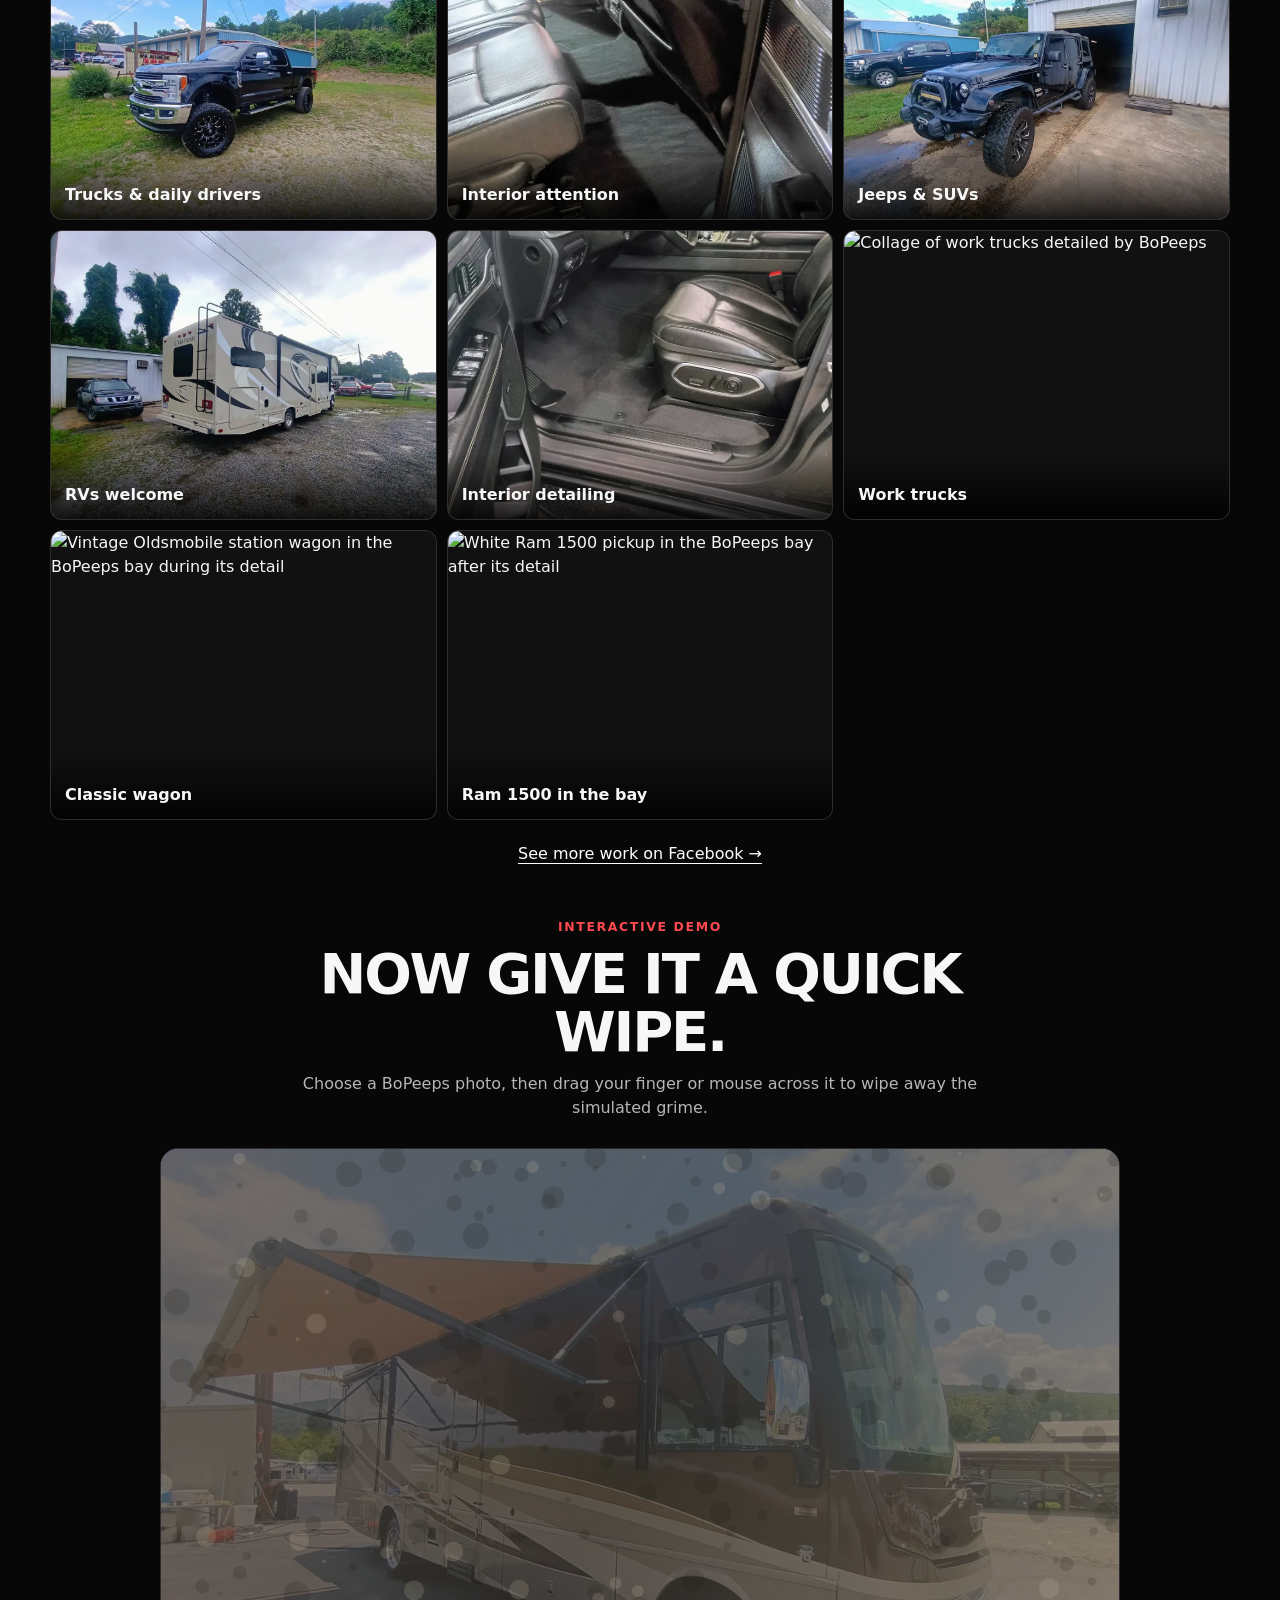
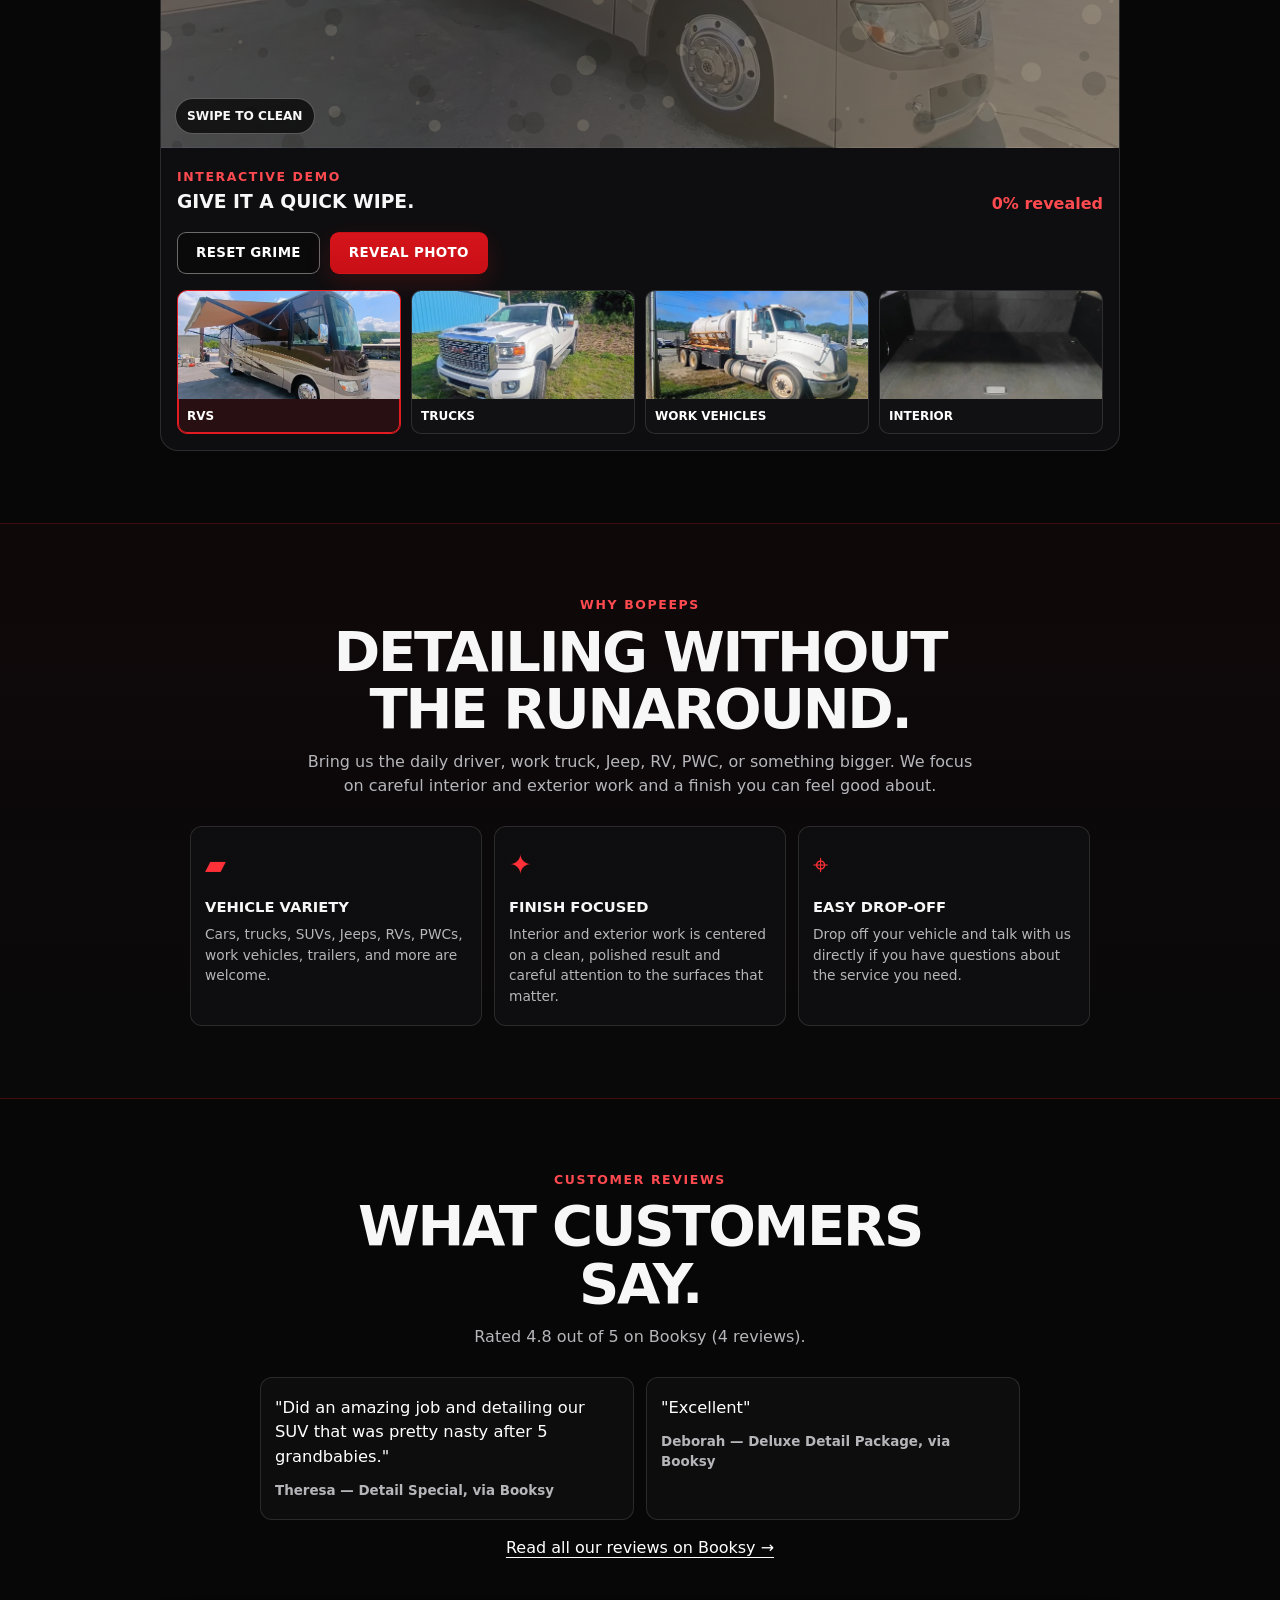
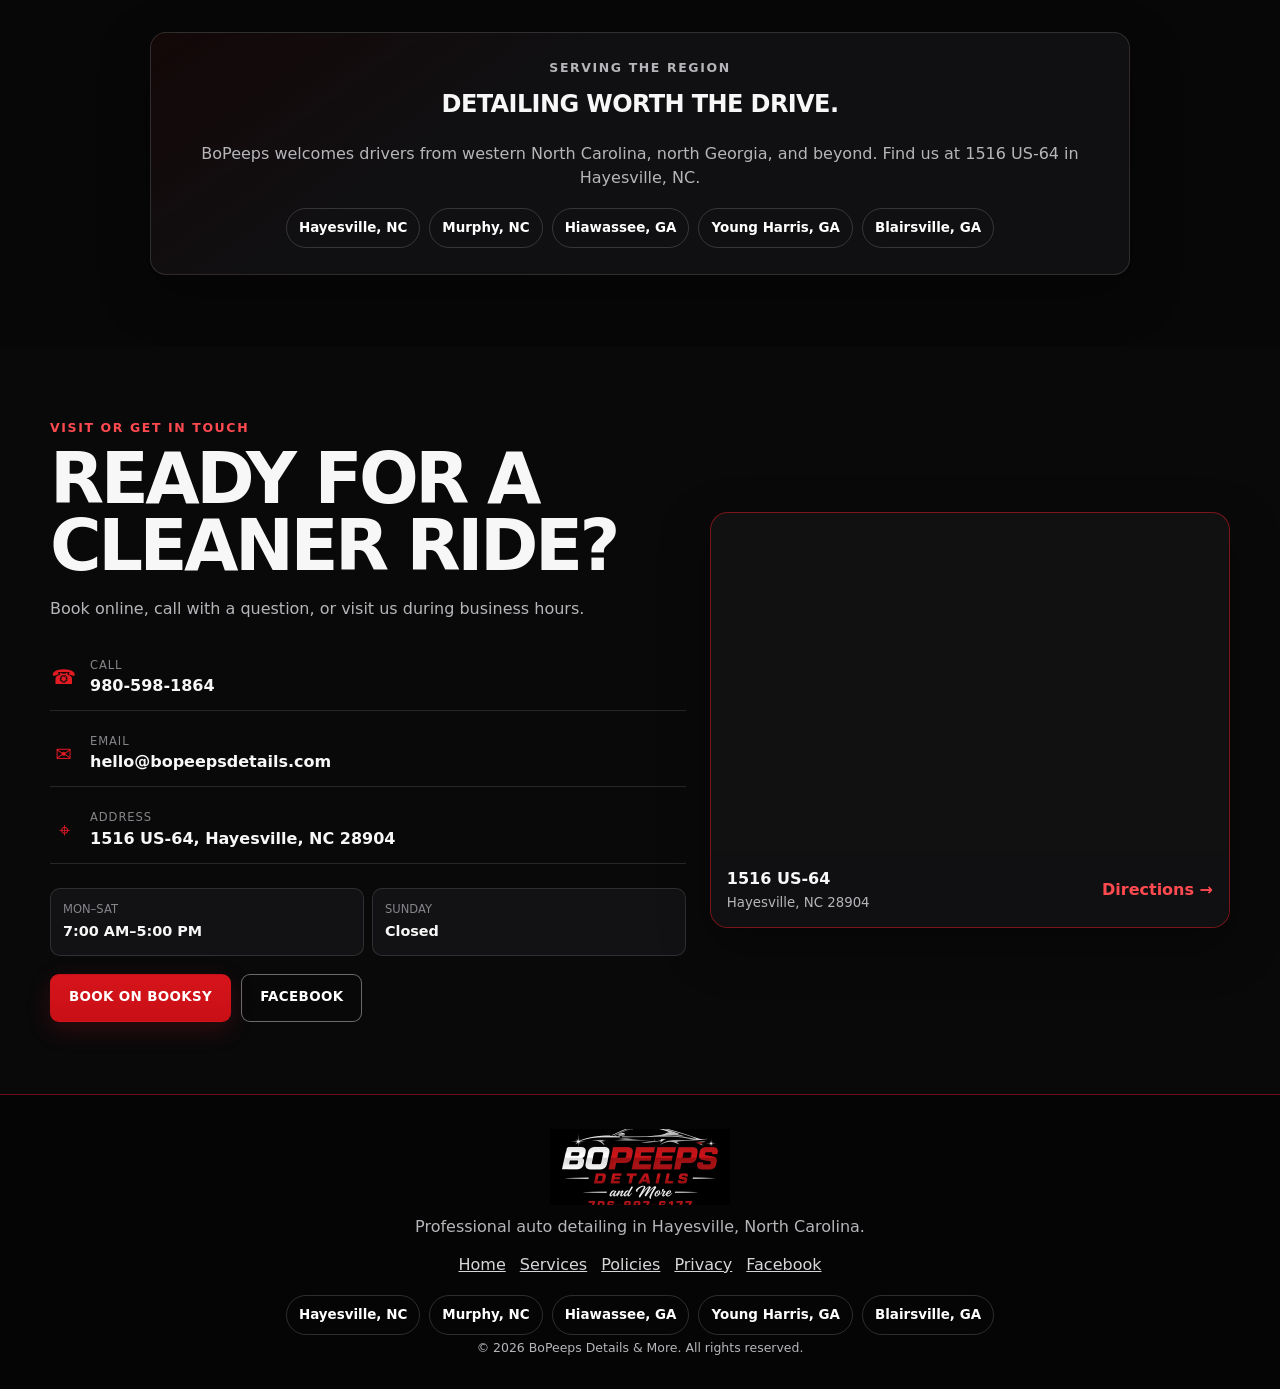
==== commit 5e981205: "Gallery: add work-truck collage, classic Oldsmobile wagon and Ram 1500 photos" ====
--- a/index.html
+++ b/index.html
@@ -52,7 +52,7 @@
       <article class="service-card"><div class="service-art service-art-interior"><img src="assets-v3/service-interior.webp" width="1254" height="1254" loading="lazy" alt="Vehicle interior with a detailing brush and microfiber towels artwork" /></div><div class="service-body"><h3>Deluxe Detail Package</h3><p>Everything in Express Wash And Spray Wax, plus tire shine, dash and console dressing, interior wipe-down, door jambs, and windows inside and out.</p><dl class="service-prices"><div><dt>Small cars</dt><dd>$85</dd></div><div><dt>SUVs &amp; trucks</dt><dd>$100</dd></div><div><dt>Dual/tandem axles</dt><dd>$120</dd></div></dl><a class="button button-primary button-full" data-booksy-open href="https://booksy.com/en-us/1808686_bopeeps-detail-more_other_26564_hayesville" target="_blank" rel="noopener">Book on Booksy</a></div></article>
       <article class="service-card"><div class="service-art service-art-premium"><img src="assets-v3/service-premium.webp" width="1254" height="1254" loading="lazy" alt="BoPeeps branded truck and shield artwork" /></div><div class="service-body"><h3>Premium Detail Package</h3><p>Our ultimate complete interior and exterior detail, with every surface deep-cleaned, protected, and finished with premium products.</p><dl class="service-prices"><div><dt>Small cars</dt><dd>$150</dd></div><div><dt>SUVs &amp; trucks</dt><dd>$200</dd></div><div><dt>Dual/tandem axles</dt><dd>$250</dd></div></dl><a class="button button-primary button-full" data-booksy-open href="https://booksy.com/en-us/1808686_bopeeps-detail-more_other_26564_hayesville" target="_blank" rel="noopener">Book on Booksy</a></div></article>
     </div><div class="centered service-footer"><a class="button button-outline" href="services.html">Explore full service details</a></div><aside class="pricing-notice" aria-labelledby="pricing-notice-title"><span class="pricing-notice-mark" aria-hidden="true">!</span><div><h3 id="pricing-notice-title">Pricing & Vehicle Condition</h3><p>Service prices reflect standard vehicle conditions. <strong>Excessive pet hair requiring additional removal time</strong> may incur a <strong>$20 pet hair removal fee</strong>. If applied, the charge will be itemized in your final checkout and reflected on your receipt or payment confirmation email.</p></div><a class="pricing-notice-link" href="policies.html">View policies →</a></aside></div></section>
-    <section class="section work-section" id="work"><div class="shell"><div class="section-heading"><p class="eyebrow">Recent BoPeeps Work</p><h2>See the finish.</h2><p>Take a look at vehicles we've detailed, then try the interactive cleaning demo below.</p></div><div class="gallery-grid" aria-label="BoPeeps detailing gallery"><figure><img src="assets-v3/kenworth-dump-truck-optimized.webp" width="1600" height="1200" loading="lazy" alt="Red Kenworth dump truck detailed by BoPeeps" /><figcaption>Big rigs &amp; work trucks</figcaption></figure><figure><img src="assets-v3/boat-silverado-optimized.webp" width="1600" height="1200" loading="lazy" alt="MasterCraft boat hitched to a white Silverado after a BoPeeps detail" /><figcaption>Boats &amp; trailers</figcaption></figure><figure><img src="assets-v3/rv-freedom-elite-optimized.webp" width="1200" height="1600" loading="lazy" alt="Freedom Elite Class C RV detailed by BoPeeps" /><figcaption>Class C RV</figcaption></figure><figure><img src="assets-v3/jeep-wrangler-front-optimized.webp" width="1200" height="1600" loading="lazy" alt="Black Jeep Wrangler with a bull bar and light bar, detailed by BoPeeps" /><figcaption>Wrangler, trail-ready</figcaption></figure><figure><img src="assets-v3/ford-bronco-bay-optimized.webp" width="1200" height="1600" loading="lazy" alt="Gray Ford Bronco in the BoPeeps bay during its detail" /><figcaption>In the bay</figcaption></figure><figure><img src="assets-v3/gmc-sierra-hd-optimized.webp" width="1200" height="1600" loading="lazy" alt="White GMC Sierra HD pickup detailed by BoPeeps" /><figcaption>HD trucks</figcaption></figure><figure><img src="assets-v3/boat-closeup-optimized.webp" width="1600" height="1200" loading="lazy" alt="MasterCraft boat on its trailer after a BoPeeps detail" /><figcaption>Boat detailing</figcaption></figure><figure><img src="assets-v3/wagoneer-exterior-optimized.webp" width="1600" height="1200" loading="lazy" alt="Gray Jeep Wagoneer detailed by BoPeeps" /><figcaption>Wagoneer, cleaned up</figcaption></figure><figure><img src="assets-v3/gallery-exterior-care-optimized.webp" width="1200" height="1600" loading="lazy" alt="White Jeep receiving exterior care at the BoPeeps shop" /><figcaption>Exterior care</figcaption></figure><figure><img src="assets-v3/gallery-photo-8-optimized.webp" width="1600" height="1200" loading="lazy" alt="Black lifted pickup truck detailed by BoPeeps" /><figcaption>Trucks & daily drivers</figcaption></figure><figure><img src="assets-v3/gallery-photo-14-optimized.webp" width="1200" height="1600" loading="lazy" alt="Dark vehicle seating photographed for interior detailing" /><figcaption>Interior attention</figcaption></figure><figure><img src="assets-v3/gallery-photo-21-optimized.webp" width="1600" height="1200" loading="lazy" alt="Black Jeep outside the BoPeeps shop" /><figcaption>Jeeps & SUVs</figcaption></figure><figure><img src="assets-v3/gallery-photo-25-optimized.webp" width="1600" height="1200" loading="lazy" alt="Large RV serviced by BoPeeps" /><figcaption>RVs welcome</figcaption></figure><figure><img src="assets-v3/gallery-real-local-work-optimized.webp" width="1200" height="1600" loading="lazy" alt="Detailed black vehicle interior photographed at the BoPeeps shop" /><figcaption>Interior detailing</figcaption></figure></div><div class="centered gallery-footer"><a class="text-link" href="https://www.facebook.com/people/BoPeeps-Detail/61591634832181/" target="_blank" rel="noopener">See more work on Facebook →</a></div><div class="section-heading centered"><p class="eyebrow">Interactive demo</p><h2>Now give it a quick wipe.</h2><p>Choose a BoPeeps photo, then drag your finger or mouse across it to wipe away the simulated grime.</p></div><div class="work-grid"><article class="reveal-card"><div class="reveal-stage" data-scrub-stage><img src="assets-v3/scrub-photo-6-optimized.webp" width="1600" height="1200" loading="lazy" alt="RV detailing example photographed by BoPeeps" data-scrub-image /><canvas aria-label="Interactive simulated grime layer. Drag to reveal the selected BoPeeps photo." data-scrub-canvas></canvas><div class="shine" aria-hidden="true"></div><div class="reveal-tip" data-scrub-tip>Swipe to clean</div></div><div class="reveal-copy"><div><span class="eyebrow">Interactive demo</span><h3>Give it a quick wipe.</h3></div><p class="reveal-status" data-scrub-status aria-live="polite">0% revealed</p></div><div class="scrub-controls" aria-label="Interactive photo controls"><button class="button button-outline" type="button" data-scrub-reset>Reset grime</button><button class="button button-primary" type="button" data-scrub-reveal>Reveal photo</button></div><div class="scrub-choices" aria-label="Choose a BoPeeps photo to clean"><button class="scrub-choice" type="button" aria-pressed="true" data-scrub-choice="rvs" data-scrub-src="assets-v3/scrub-photo-6-optimized.webp" data-scrub-alt="RV detailing example photographed by BoPeeps"><img src="assets-v3/scrub-photo-6-optimized.webp" width="1600" height="1200" loading="lazy" alt="" role="presentation" /><span>RVs</span></button><button class="scrub-choice" type="button" aria-pressed="false" data-scrub-choice="trucks" data-scrub-src="assets-v3/scrub-photo-10-optimized.webp" data-scrub-alt="Truck detailing example photographed by BoPeeps"><img src="assets-v3/scrub-photo-10-optimized.webp" width="1200" height="1600" loading="lazy" alt="" role="presentation" /><span>Trucks</span></button><button class="scrub-choice" type="button" aria-pressed="false" data-scrub-choice="work-vehicles" data-scrub-src="assets-v3/scrub-work-vehicles-optimized.webp" data-scrub-alt="Work vehicle detailing example photographed by BoPeeps"><img src="assets-v3/scrub-work-vehicles-optimized.webp" width="1200" height="1600" loading="lazy" alt="" role="presentation" /><span>Work Vehicles</span></button><button class="scrub-choice" type="button" aria-pressed="false" data-scrub-choice="interior" data-scrub-src="assets-v3/scrub-photo-15-optimized.webp" data-scrub-alt="Vehicle interior detailing example photographed by BoPeeps"><img src="assets-v3/scrub-photo-15-optimized.webp" width="1200" height="1600" loading="lazy" alt="" role="presentation" /><span>Interior</span></button></div></article></div></div></section>
+    <section class="section work-section" id="work"><div class="shell"><div class="section-heading"><p class="eyebrow">Recent BoPeeps Work</p><h2>See the finish.</h2><p>Take a look at vehicles we've detailed, then try the interactive cleaning demo below.</p></div><div class="gallery-grid" aria-label="BoPeeps detailing gallery"><figure><img src="assets-v3/kenworth-dump-truck-optimized.webp" width="1600" height="1200" loading="lazy" alt="Red Kenworth dump truck detailed by BoPeeps" /><figcaption>Big rigs &amp; work trucks</figcaption></figure><figure><img src="assets-v3/boat-silverado-optimized.webp" width="1600" height="1200" loading="lazy" alt="MasterCraft boat hitched to a white Silverado after a BoPeeps detail" /><figcaption>Boats &amp; trailers</figcaption></figure><figure><img src="assets-v3/rv-freedom-elite-optimized.webp" width="1200" height="1600" loading="lazy" alt="Freedom Elite Class C RV detailed by BoPeeps" /><figcaption>Class C RV</figcaption></figure><figure><img src="assets-v3/jeep-wrangler-front-optimized.webp" width="1200" height="1600" loading="lazy" alt="Black Jeep Wrangler with a bull bar and light bar, detailed by BoPeeps" /><figcaption>Wrangler, trail-ready</figcaption></figure><figure><img src="assets-v3/ford-bronco-bay-optimized.webp" width="1200" height="1600" loading="lazy" alt="Gray Ford Bronco in the BoPeeps bay during its detail" /><figcaption>In the bay</figcaption></figure><figure><img src="assets-v3/gmc-sierra-hd-optimized.webp" width="1200" height="1600" loading="lazy" alt="White GMC Sierra HD pickup detailed by BoPeeps" /><figcaption>HD trucks</figcaption></figure><figure><img src="assets-v3/boat-closeup-optimized.webp" width="1600" height="1200" loading="lazy" alt="MasterCraft boat on its trailer after a BoPeeps detail" /><figcaption>Boat detailing</figcaption></figure><figure><img src="assets-v3/wagoneer-exterior-optimized.webp" width="1600" height="1200" loading="lazy" alt="Gray Jeep Wagoneer detailed by BoPeeps" /><figcaption>Wagoneer, cleaned up</figcaption></figure><figure><img src="assets-v3/gallery-exterior-care-optimized.webp" width="1200" height="1600" loading="lazy" alt="White Jeep receiving exterior care at the BoPeeps shop" /><figcaption>Exterior care</figcaption></figure><figure><img src="assets-v3/gallery-photo-8-optimized.webp" width="1600" height="1200" loading="lazy" alt="Black lifted pickup truck detailed by BoPeeps" /><figcaption>Trucks & daily drivers</figcaption></figure><figure><img src="assets-v3/gallery-photo-14-optimized.webp" width="1200" height="1600" loading="lazy" alt="Dark vehicle seating photographed for interior detailing" /><figcaption>Interior attention</figcaption></figure><figure><img src="assets-v3/gallery-photo-21-optimized.webp" width="1600" height="1200" loading="lazy" alt="Black Jeep outside the BoPeeps shop" /><figcaption>Jeeps & SUVs</figcaption></figure><figure><img src="assets-v3/gallery-photo-25-optimized.webp" width="1600" height="1200" loading="lazy" alt="Large RV serviced by BoPeeps" /><figcaption>RVs welcome</figcaption></figure><figure><img src="assets-v3/gallery-real-local-work-optimized.webp" width="1200" height="1600" loading="lazy" alt="Detailed black vehicle interior photographed at the BoPeeps shop" /><figcaption>Interior detailing</figcaption></figure><figure><img src="assets-v3/collage-work-trucks-optimized.webp" width="1200" height="1200" loading="lazy" alt="Collage of work trucks detailed by BoPeeps" /><figcaption>Work trucks</figcaption></figure><figure><img src="assets-v3/oldsmobile-wagon-optimized.webp" width="1200" height="1600" loading="lazy" alt="Vintage Oldsmobile station wagon in the BoPeeps bay during its detail" /><figcaption>Classic wagon</figcaption></figure><figure><img src="assets-v3/ram-1500-bay-optimized.webp" width="1200" height="1600" loading="lazy" alt="White Ram 1500 pickup in the BoPeeps bay after its detail" /><figcaption>Ram 1500 in the bay</figcaption></figure></div><div class="centered gallery-footer"><a class="text-link" href="https://www.facebook.com/people/BoPeeps-Detail/61591634832181/" target="_blank" rel="noopener">See more work on Facebook →</a></div><div class="section-heading centered"><p class="eyebrow">Interactive demo</p><h2>Now give it a quick wipe.</h2><p>Choose a BoPeeps photo, then drag your finger or mouse across it to wipe away the simulated grime.</p></div><div class="work-grid"><article class="reveal-card"><div class="reveal-stage" data-scrub-stage><img src="assets-v3/scrub-photo-6-optimized.webp" width="1600" height="1200" loading="lazy" alt="RV detailing example photographed by BoPeeps" data-scrub-image /><canvas aria-label="Interactive simulated grime layer. Drag to reveal the selected BoPeeps photo." data-scrub-canvas></canvas><div class="shine" aria-hidden="true"></div><div class="reveal-tip" data-scrub-tip>Swipe to clean</div></div><div class="reveal-copy"><div><span class="eyebrow">Interactive demo</span><h3>Give it a quick wipe.</h3></div><p class="reveal-status" data-scrub-status aria-live="polite">0% revealed</p></div><div class="scrub-controls" aria-label="Interactive photo controls"><button class="button button-outline" type="button" data-scrub-reset>Reset grime</button><button class="button button-primary" type="button" data-scrub-reveal>Reveal photo</button></div><div class="scrub-choices" aria-label="Choose a BoPeeps photo to clean"><button class="scrub-choice" type="button" aria-pressed="true" data-scrub-choice="rvs" data-scrub-src="assets-v3/scrub-photo-6-optimized.webp" data-scrub-alt="RV detailing example photographed by BoPeeps"><img src="assets-v3/scrub-photo-6-optimized.webp" width="1600" height="1200" loading="lazy" alt="" role="presentation" /><span>RVs</span></button><button class="scrub-choice" type="button" aria-pressed="false" data-scrub-choice="trucks" data-scrub-src="assets-v3/scrub-photo-10-optimized.webp" data-scrub-alt="Truck detailing example photographed by BoPeeps"><img src="assets-v3/scrub-photo-10-optimized.webp" width="1200" height="1600" loading="lazy" alt="" role="presentation" /><span>Trucks</span></button><button class="scrub-choice" type="button" aria-pressed="false" data-scrub-choice="work-vehicles" data-scrub-src="assets-v3/scrub-work-vehicles-optimized.webp" data-scrub-alt="Work vehicle detailing example photographed by BoPeeps"><img src="assets-v3/scrub-work-vehicles-optimized.webp" width="1200" height="1600" loading="lazy" alt="" role="presentation" /><span>Work Vehicles</span></button><button class="scrub-choice" type="button" aria-pressed="false" data-scrub-choice="interior" data-scrub-src="assets-v3/scrub-photo-15-optimized.webp" data-scrub-alt="Vehicle interior detailing example photographed by BoPeeps"><img src="assets-v3/scrub-photo-15-optimized.webp" width="1200" height="1600" loading="lazy" alt="" role="presentation" /><span>Interior</span></button></div></article></div></div></section>
     <section class="section about-section" id="about"><div class="shell"><div class="section-heading centered"><p class="eyebrow">Why BoPeeps</p><h2>Detailing without the runaround.</h2><p>Bring us the daily driver, work truck, Jeep, RV, PWC, or something bigger. We focus on careful interior and exterior work and a finish you can feel good about.</p></div><div class="benefit-grid"><article><span aria-hidden="true">▰</span><h3>Vehicle variety</h3><p>Cars, trucks, SUVs, Jeeps, RVs, PWCs, work vehicles, trailers, and more are welcome.</p></article><article><span aria-hidden="true">✦</span><h3>Finish focused</h3><p>Interior and exterior work is centered on a clean, polished result and careful attention to the surfaces that matter.</p></article><article><span aria-hidden="true">⌖</span><h3>Easy drop-off</h3><p>Drop off your vehicle and talk with us directly if you have questions about the service you need.</p></article></div></div></section>
     <section class="section reviews-section" id="reviews"><div class="shell"><div class="section-heading centered"><p class="eyebrow">Customer reviews</p><h2>What customers say.</h2><p>Rated 4.8 out of 5 on Booksy (4 reviews).</p></div><div class="benefit-grid review-grid"><article class="review-card"><blockquote><p>"Did an amazing job and detailing our SUV that was pretty nasty after 5 grandbabies."</p></blockquote><footer>Theresa — Detail Special, via Booksy</footer></article><article class="review-card"><blockquote><p>"Excellent"</p></blockquote><footer>Deborah — Deluxe Detail Package, via Booksy</footer></article></div><div class="centered service-footer"><a class="text-link" href="https://booksy.com/en-us/1808686_bopeeps-detail-more_other_26564_hayesville" target="_blank" rel="noopener">Read all our reviews on Booksy →</a></div></div></section>
     <section class="section home-service-area" aria-labelledby="service-area-title"><div class="shell"><article class="seo-card"><p class="eyebrow">Serving the region</p><h2 id="service-area-title">Detailing worth the drive.</h2><p>BoPeeps welcomes drivers from western North Carolina, north Georgia, and beyond. Find us at 1516 US-64 in Hayesville, NC.</p><div class="seo-area-links"><a href="auto-detailing-hayesville-nc.html">Hayesville, NC</a><a href="auto-detailing-murphy-nc.html">Murphy, NC</a><a href="auto-detailing-hiawassee-ga.html">Hiawassee, GA</a><a href="auto-detailing-young-harris-ga.html">Young Harris, GA</a><a href="auto-detailing-blairsville-ga.html">Blairsville, GA</a></div></article></div></section>
--- a/seo-pages.css
+++ b/seo-pages.css
@@ -26,6 +26,7 @@
 }
 .seo-shell-section { padding: 44px 0; }
 .seo-grid { display: grid; gap: 16px; }
+.mt-18 { margin-top: 18px; }
 .seo-card {
   padding: 22px;
   border: 1px solid rgba(255,255,255,.13);
